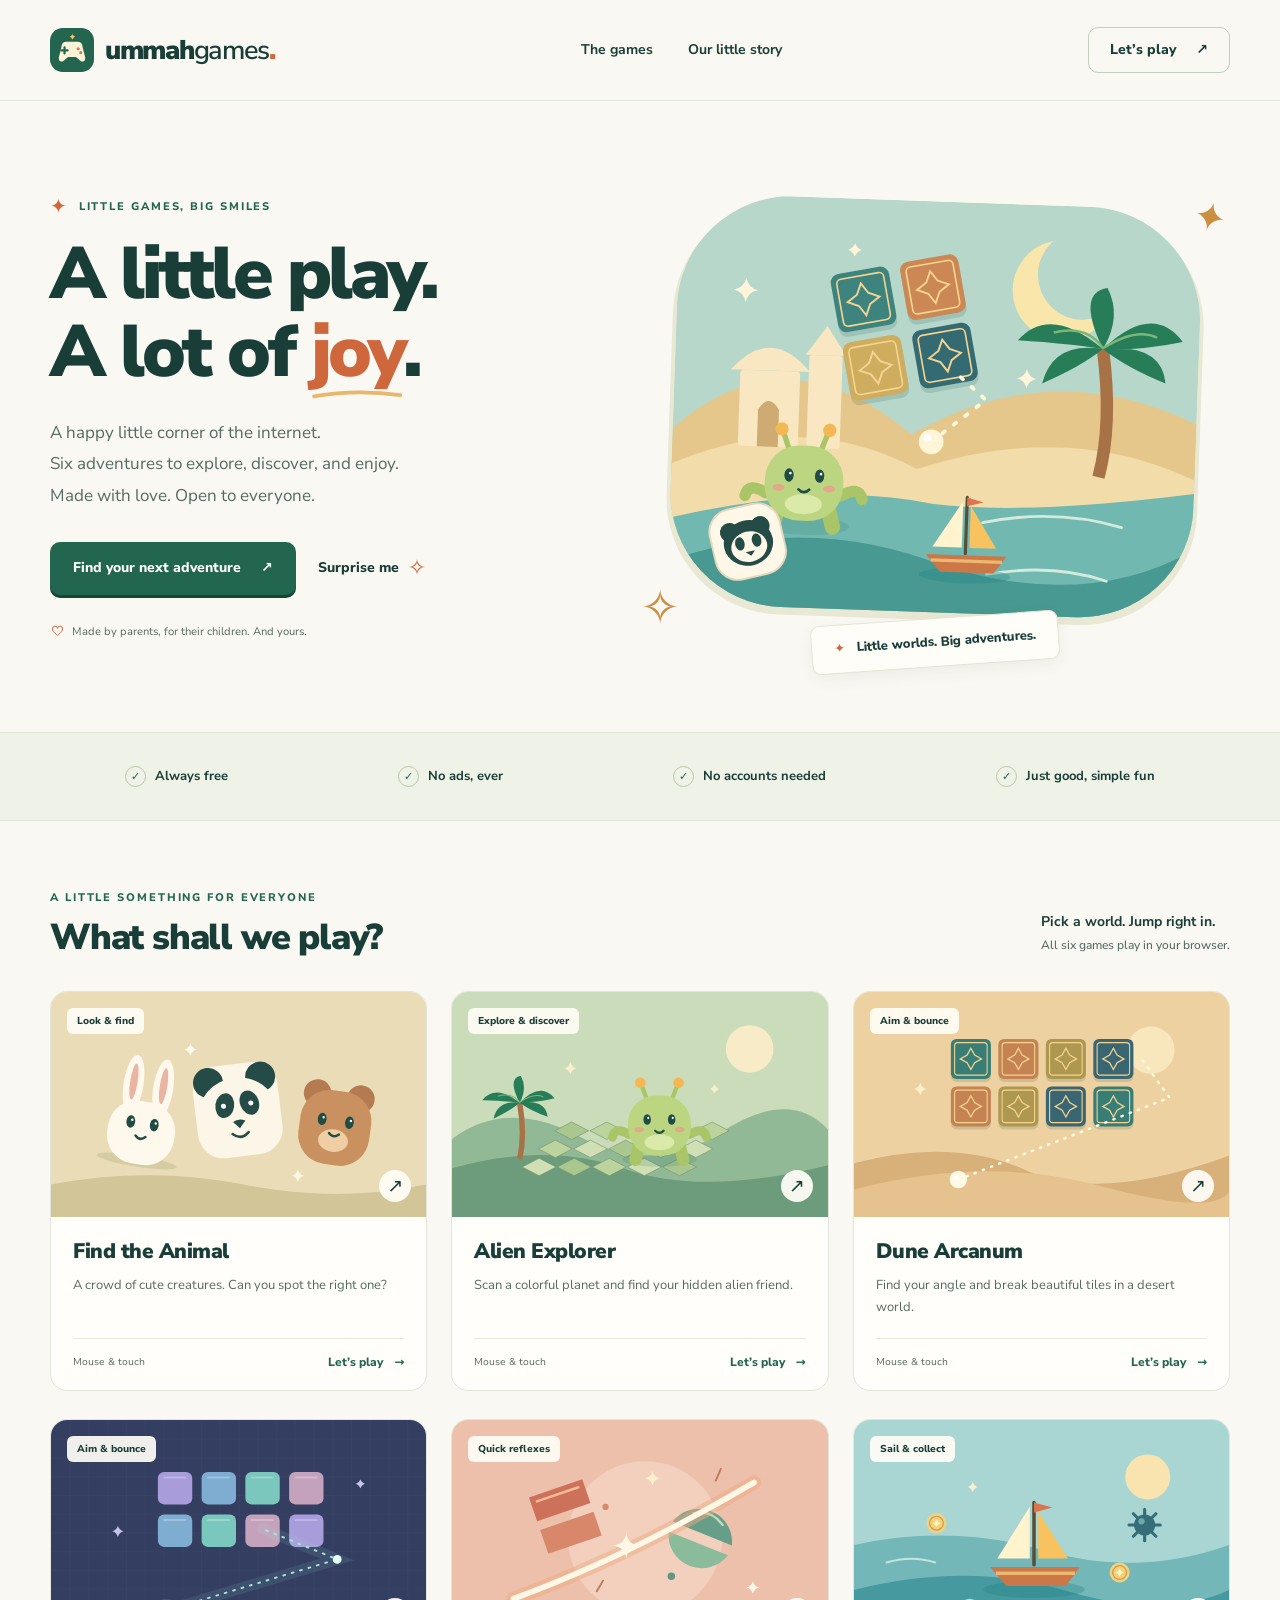
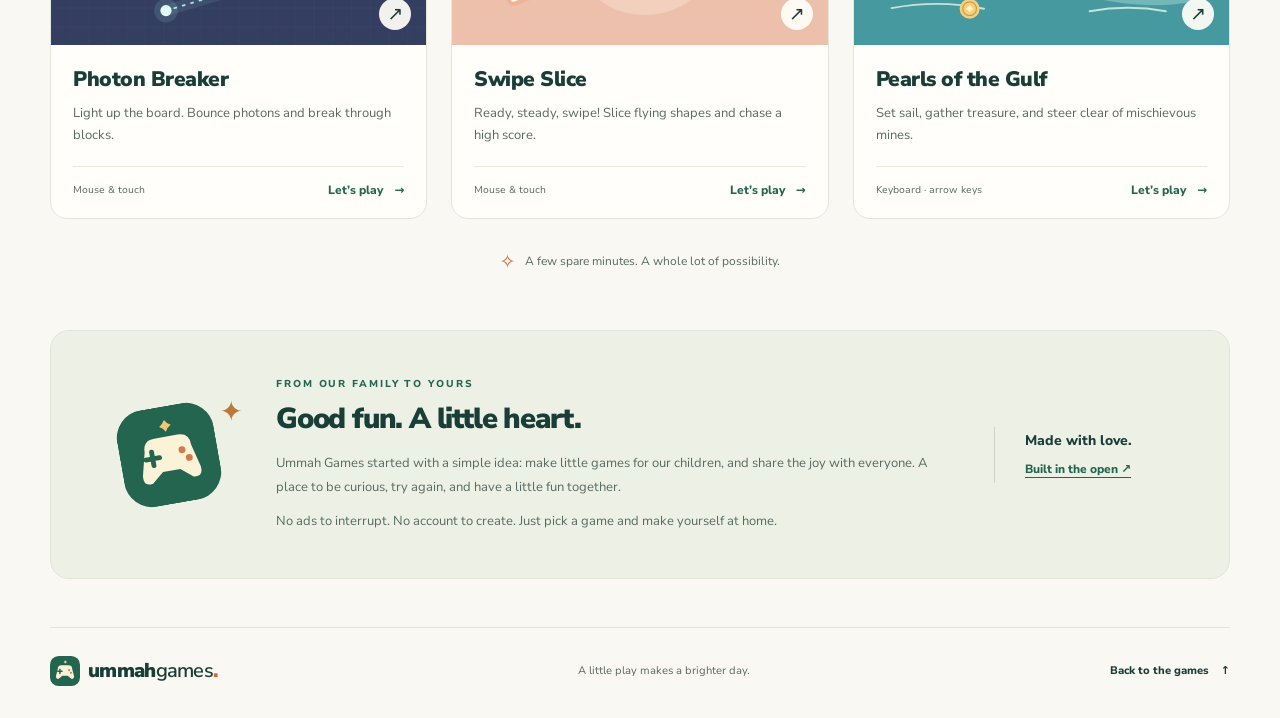
==== index.html @ 69de4365 "update site" ====
<!DOCTYPE html>
<html lang="en">
<head>
  <meta charset="UTF-8">
  <meta name="viewport" content="width=device-width, initial-scale=1">
  <meta name="theme-color" content="#faf8f2">
  <title>Ummah Games — Little games, big smiles</title>
  <meta name="description" content="A happy little home for free browser games. Explore, discover, aim, and play six games made by parents for their children. No ads. No accounts. Just play.">
  <link rel="canonical" href="https://ummahgames.com/">
  <meta property="og:title" content="Ummah Games — Little games, big smiles">
  <meta property="og:description" content="Six little adventures, made for the joy of playing. Free browser games, with no ads or accounts.">
  <meta property="og:type" content="website">
  <meta property="og:url" content="https://ummahgames.com/">
  <link rel="icon" type="image/svg+xml" href="images/art/brand.svg">
  <link rel="alternate icon" type="image/png" href="favicon-32x32.png">
  <link rel="apple-touch-icon" href="favicon.png">
  <link rel="preconnect" href="https://fonts.googleapis.com">
  <link rel="preconnect" href="https://fonts.gstatic.com" crossorigin>
  <link href="https://fonts.googleapis.com/css2?family=Nunito+Sans:wght@400;500;600;700;800;900&display=swap" rel="stylesheet">
  <link rel="stylesheet" href="styles.css">
  <script src="script.js" defer></script>
</head>
<body>
  <a class="skip-link" href="#games">Skip to games</a>
  <header class="site-header">
    <nav class="container navigation" aria-label="Main navigation">
      <a class="brand" href="#home" aria-label="Ummah Games home"><img src="images/art/brand.svg" width="44" height="44" alt=""><span>ummah<span class="brand-light">games</span><span class="brand-dot">.</span></span></a>
      <div class="nav-links"><a href="#games">The games</a><a href="#about">Our little story</a></div>
      <a class="nav-play" href="#games">Let’s play <span aria-hidden="true">↗</span></a>
    </nav>
  </header>
  <main id="home">
    <section class="hero container" aria-labelledby="hero-title">
      <div class="hero-copy">
        <p class="eyebrow"><span class="tiny-star" aria-hidden="true">✦</span> LITTLE GAMES, BIG SMILES</p>
        <h1 id="hero-title">A little play.<br>A lot of <span class="joy">joy<svg viewBox="0 0 150 18" aria-hidden="true"><path d="M5 12 Q73 0 145 10"/></svg></span>.</h1>
        <p class="hero-description">A happy little corner of the internet.<br>Six adventures to explore, discover, and enjoy.<br>Made with love. Open to everyone.</p>
        <div class="hero-actions"><a class="button button-primary" href="#games">Find your next adventure <span aria-hidden="true">↗</span></a><a class="surprise-link" id="surprise-link" href="/find-the-animal/">Surprise me <span aria-hidden="true">✧</span></a></div>
        <p class="parent-note"><svg viewBox="0 0 24 24" aria-hidden="true"><path d="M20 8c0 5-8 10-8 10S4 13 4 8a4 4 0 0 1 8-1 4 4 0 0 1 8 1Z"/></svg> Made by parents, for their children. And yours.</p>
      </div>
      <div class="hero-art">
        <span class="art-spark spark-one" aria-hidden="true">✦</span>
        <img class="oasis" src="images/art/oasis.svg" alt="A playful little oasis with a palm tree, a sailboat, a friendly alien, and colorful game tiles." width="620" height="510" fetchpriority="high">
        <div class="art-caption"><span aria-hidden="true">✦</span> Little worlds. Big adventures.</div><span class="art-spark spark-two" aria-hidden="true">✧</span>
      </div>
    </section>
    <div class="promise-strip"><ul class="container promises" aria-label="Our promise"><li><span aria-hidden="true">✓</span> Always free</li><li><span aria-hidden="true">✓</span> No ads, ever</li><li><span aria-hidden="true">✓</span> No accounts needed</li><li><span aria-hidden="true">✓</span> Just good, simple fun</li></ul></div>
    <section id="games" class="games-section container" aria-labelledby="games-title">
      <div class="section-heading"><div><p class="eyebrow">A LITTLE SOMETHING FOR EVERYONE</p><h2 id="games-title">What shall we play?</h2></div><p>Pick a world. Jump right in.<br><span>All six games play in your browser.</span></p></div>
      <div class="games-grid">
        <a class="game-card" href="/find-the-animal/" aria-labelledby="animal-title" aria-describedby="animal-description">
          <div class="game-image"><img src="images/art/animals.svg" width="600" height="360" alt="" loading="lazy"><span class="genre">Look &amp; find</span><span class="card-arrow" aria-hidden="true">↗</span></div>
          <div class="game-copy"><h3 id="animal-title">Find the Animal</h3><p id="animal-description">A crowd of cute creatures. Can you spot the right one?</p><div class="game-bottom"><span class="control-label">Mouse &amp; touch</span><span class="play-label">Let’s play <span aria-hidden="true">→</span></span></div></div>
        </a>
        <a class="game-card" href="/alien/" aria-labelledby="alien-title" aria-describedby="alien-description">
          <div class="game-image"><img src="images/art/alien.svg" width="600" height="360" alt="" loading="lazy"><span class="genre">Explore &amp; discover</span><span class="card-arrow" aria-hidden="true">↗</span></div>
          <div class="game-copy"><h3 id="alien-title">Alien Explorer</h3><p id="alien-description">Scan a colorful planet and find your hidden alien friend.</p><div class="game-bottom"><span class="control-label">Mouse &amp; touch</span><span class="play-label">Let’s play <span aria-hidden="true">→</span></span></div></div>
        </a>
        <a class="game-card" href="/dune-arcanum/" aria-labelledby="dune-title" aria-describedby="dune-description">
          <div class="game-image"><img src="images/art/dune.svg" width="600" height="360" alt="" loading="lazy"><span class="genre">Aim &amp; bounce</span><span class="card-arrow" aria-hidden="true">↗</span></div>
          <div class="game-copy"><h3 id="dune-title">Dune Arcanum</h3><p id="dune-description">Find your angle and break beautiful tiles in a desert world.</p><div class="game-bottom"><span class="control-label">Mouse &amp; touch</span><span class="play-label">Let’s play <span aria-hidden="true">→</span></span></div></div>
        </a>
        <a class="game-card" href="/photon/" aria-labelledby="photon-title" aria-describedby="photon-description">
          <div class="game-image"><img src="images/art/photon.svg" width="600" height="360" alt="" loading="lazy"><span class="genre">Aim &amp; bounce</span><span class="card-arrow" aria-hidden="true">↗</span></div>
          <div class="game-copy"><h3 id="photon-title">Photon Breaker</h3><p id="photon-description">Light up the board. Bounce photons and break through blocks.</p><div class="game-bottom"><span class="control-label">Mouse &amp; touch</span><span class="play-label">Let’s play <span aria-hidden="true">→</span></span></div></div>
        </a>
        <a class="game-card" href="/swipe/" aria-labelledby="swipe-title" aria-describedby="swipe-description">
          <div class="game-image"><img src="images/art/swipe.svg" width="600" height="360" alt="" loading="lazy"><span class="genre">Quick reflexes</span><span class="card-arrow" aria-hidden="true">↗</span></div>
          <div class="game-copy"><h3 id="swipe-title">Swipe Slice</h3><p id="swipe-description">Ready, steady, swipe! Slice flying shapes and chase a high score.</p><div class="game-bottom"><span class="control-label">Mouse &amp; touch</span><span class="play-label">Let’s play <span aria-hidden="true">→</span></span></div></div>
        </a>
        <a class="game-card" href="/pearls/" aria-labelledby="pearls-title" aria-describedby="pearls-description">
          <div class="game-image"><img src="images/art/pearls.svg" width="600" height="360" alt="" loading="lazy"><span class="genre">Sail &amp; collect</span><span class="card-arrow" aria-hidden="true">↗</span></div>
          <div class="game-copy"><h3 id="pearls-title">Pearls of the Gulf</h3><p id="pearls-description">Set sail, gather treasure, and steer clear of mischievous mines.</p><div class="game-bottom"><span class="control-label">Keyboard · arrow keys</span><span class="play-label">Let’s play <span aria-hidden="true">→</span></span></div></div>
        </a>
      </div>
      <p class="games-note"><span aria-hidden="true">✧</span> A few spare minutes. A whole lot of possibility.</p>
    </section>
    <section id="about" class="about-section container" aria-labelledby="about-title">
      <div class="about-illustration" aria-hidden="true"><img src="images/art/brand.svg" width="98" height="98" alt=""><span class="about-star">✦</span></div>
      <div class="about-copy"><p class="eyebrow">FROM OUR FAMILY TO YOURS</p><h2 id="about-title">Good fun. A little heart.</h2><p>Ummah Games started with a simple idea: make little games for our children, and share the joy with everyone. A place to be curious, try again, and have a little fun together.</p><p>No ads to interrupt. No account to create. Just pick a game and make yourself at home.</p></div>
      <a class="about-link" href="https://github.com/ummahgames" target="_blank" rel="noopener noreferrer">Made with love.<br><span>Built in the open ↗</span><span class="sr-only"> (GitHub, opens in a new tab)</span></a>
    </section>
  </main>
  <footer class="container site-footer"><a class="brand footer-brand" href="#home"><img src="images/art/brand.svg" width="30" height="30" alt=""><span>ummah<span class="brand-light">games</span><span class="brand-dot">.</span></span></a><p>A little play makes a brighter day.</p><a href="#games">Back to the games <span aria-hidden="true">↑</span></a></footer>
</body>
</html>
---- styles.css ----
/* A small, welcoming arcade. All artwork lives locally in images/art/. */
:root { --paper: #faf8f2; --ink: #193e38; --muted: #576b62; --green: #23664f; --line: #dfe5da; --orange: #cf673d; }
* { box-sizing: border-box; }
html { scroll-behavior: smooth; scroll-padding-top: 24px; }
body { margin: 0; color: var(--ink); background: var(--paper); font-family: 'Nunito Sans', ui-rounded, 'Avenir Next', system-ui, sans-serif; font-size: 16px; line-height: 1.6; -webkit-font-smoothing: antialiased; }
a { color: inherit; text-decoration: none; }
img { display: block; max-width: 100%; }
a { -webkit-tap-highlight-color: transparent; }
a:focus-visible { outline: 3px solid var(--orange); outline-offset: 6px; border-radius: 6px; }
::selection { background: #d6e7b2; color: var(--ink); }
.container { width: min(1180px, calc(100% - 80px)); margin-inline: auto; }
.sr-only { position: absolute; width: 1px; height: 1px; overflow: hidden; clip-path: inset(50%); white-space: nowrap; }
.skip-link { position: fixed; left: 16px; top: -100px; z-index: 10; padding: 12px 20px; background: var(--ink); color: white; border-radius: 8px; }
.skip-link:focus { top: 16px; }
.site-header { border-bottom: 1px solid var(--line); }
.navigation { min-height: 100px; display: flex; align-items: center; justify-content: space-between; gap: 24px; }
.brand { display: inline-flex; align-items: center; gap: 11px; font-size: 27px; font-weight: 900; letter-spacing: -1.3px; line-height: 1; }
.brand-light { font-weight: 600; }
.brand-dot { color: var(--orange); }
.nav-links { display: flex; gap: 35px; font-size: 14px; font-weight: 700; }
.nav-links a { padding-block: 10px; }
.nav-links a:hover, .site-footer > a:hover { color: var(--orange); }
.nav-play { padding: 11px 21px; border: 1px solid #c3cfc0; border-radius: 10px; font-size: 14px; font-weight: 800; }
.nav-play span { margin-left: 16px; }
.nav-play:hover { background: #edf1e5; }
.hero { display: grid; grid-template-columns: 1fr 1.05fr; align-items: center; gap: 28px; padding-block: 65px 61px; }
.eyebrow { font-size: 11px; letter-spacing: 1.9px; font-weight: 800; margin: 0 0 18px; color: var(--green); }
.hero .eyebrow { display: flex; align-items: center; gap: 10px; }
.tiny-star { color: var(--orange); font-size: 20px; line-height: 1; }
h1, h2, h3, p { margin-top: 0; }
h1 { font-size: clamp(48px, 5.7vw, 76px); letter-spacing: -3.5px; line-height: 1.07; font-weight: 900; margin-bottom: 26px; }
.joy { display: inline-block; color: var(--orange); position: relative; }
.joy svg { position: absolute; width: 100%; height: 15px; bottom: -11px; left: 0; overflow: visible; fill: none; stroke: #e7b86b; stroke-width: 6; stroke-linecap: round; }
.hero-description { color: var(--muted); font-size: 17px; line-height: 1.85; margin-bottom: 28px; }
.hero-actions { display: flex; gap: 22px; align-items: center; flex-wrap: wrap; }
.button { display: inline-flex; justify-content: center; align-items: center; gap: 20px; padding: 15px 23px; border-radius: 10px; font-size: 14px; font-weight: 800; transition: background .2s, transform .2s; }
.button-primary { background: var(--green); color: white; box-shadow: 0 3px 0 #164632; }
.button-primary:hover { background: #194b3c; transform: translateY(-2px); }
.surprise-link { font-size: 14px; font-weight: 800; padding-block: 12px; }
.surprise-link span { color: var(--orange); font-size: 22px; margin-left: 5px; vertical-align: middle; }
.surprise-link:hover { text-decoration: underline; text-underline-offset: 5px; }
.parent-note { margin: 25px 0 0; font-size: 11px; color: var(--muted); display: flex; align-items: center; gap: 7px; }
.parent-note svg { width: 15px; height: 15px; stroke: var(--orange); fill: none; stroke-width: 1.6; }
.hero-art { position: relative; padding: 5px 0 15px; }
.oasis { width: 100%; height: auto; transform: rotate(2deg); }
.art-caption { position: absolute; bottom: 5px; left: 50%; transform: translateX(-50%) rotate(-4deg); background: #fffdf8; box-shadow: 0 5px 16px #193e3810; border: 1px solid #e7e4d5; padding: 13px 22px; border-radius: 9px; white-space: nowrap; font-size: 13px; font-weight: 800; }
.art-caption span { color: var(--orange); margin-right: 8px; }
.art-spark { position: absolute; z-index: 1; color: #cb8f42; font-size: 40px; }
.spark-one { top: 20px; right: 3px; transform: rotate(15deg); }
.spark-two { bottom: 25px; left: 0; font-size: 48px; }
.promise-strip { background: #eef2e7; border-block: 1px solid #e0e6d8; }
.promises { list-style: none; padding-block: 20px; padding-inline: 0; display: flex; justify-content: space-around; gap: 20px; font-size: 13px; font-weight: 700; }
.promises li { display: flex; align-items: center; gap: 9px; }
.promises li span { width: 21px; height: 21px; display: inline-grid; place-items: center; border: 1px solid #b9c9ac; border-radius: 50%; font-size: 11px; color: var(--green); }
.games-section { padding-block: 68px 53px; }
.section-heading { display: flex; justify-content: space-between; align-items: end; gap: 25px; margin-bottom: 32px; }
.section-heading .eyebrow { margin-bottom: 9px; }
h2 { font-size: 36px; font-weight: 900; letter-spacing: -1.2px; line-height: 1.2; margin-bottom: 0; }
.section-heading > p { font-size: 14px; font-weight: 700; line-height: 1.7; margin-bottom: 2px; }
.section-heading > p span { font-size: 12px; color: var(--muted); font-weight: 500; }
.games-grid { display: grid; grid-template-columns: repeat(3, minmax(0, 1fr)); gap: 28px 24px; }
.game-card { display: flex; flex-direction: column; background: #fffefa; border: 1px solid #e2e5db; border-radius: 17px; overflow: hidden; transition: transform .2s, box-shadow .2s, border-color .2s; }
.game-card:hover { transform: translateY(-5px); box-shadow: 0 12px 26px #193e3810; border-color: #aabfa7; }
.game-image { position: relative; overflow: hidden; aspect-ratio: 5 / 3; }
.game-image > img { width: 100%; height: 100%; object-fit: cover; transition: transform .3s; }
.game-card:hover .game-image > img { transform: scale(1.025); }
.genre { position: absolute; left: 16px; top: 16px; padding: 5px 10px; background: #fffdf6ed; color: var(--ink); border-radius: 6px; font-size: 10px; font-weight: 800; }
.card-arrow { position: absolute; right: 15px; bottom: 15px; width: 32px; height: 32px; display: grid; place-items: center; background: #fffdf6ef; border-radius: 50%; font-size: 19px; }
.game-copy { padding: 21px 22px 18px; flex: 1; display: flex; flex-direction: column; }
h3 { font-size: 21px; letter-spacing: -.5px; font-weight: 900; line-height: 1.3; margin-bottom: 8px; }
.game-copy > p { font-size: 13px; line-height: 1.7; color: var(--muted); margin-bottom: 20px; }
.game-bottom { display: flex; justify-content: space-between; align-items: center; gap: 10px; margin-top: auto; border-top: 1px solid #e8eade; padding-top: 14px; }
.control-label { font-size: 10px; color: var(--muted); }
.play-label { font-size: 12px; font-weight: 800; color: var(--green); white-space: nowrap; }
.play-label span { margin-left: 8px; }
.games-note { text-align: center; color: var(--muted); font-size: 12px; margin: 28px 0 0; }
.games-note span { color: var(--orange); font-size: 19px; margin-right: 7px; vertical-align: middle; }
.about-section { background: #edf1e5; border: 1px solid #dfe6d7; border-radius: 19px; display: grid; grid-template-columns: 145px 1fr 190px; align-items: center; gap: 35px; padding: 45px; margin-bottom: 48px; }
.about-illustration { position: relative; display: grid; place-items: center; }
.about-illustration img { transform: rotate(-10deg); width: 98px; height: 98px; }
.about-star { position: absolute; right: -2px; top: -16px; color: #bd793c; font-size: 28px; }
.about-copy .eyebrow { font-size: 10px; margin-bottom: 10px; }
.about-copy h2 { font-size: 29px; margin-bottom: 14px; }
.about-copy > p:not(.eyebrow) { color: var(--muted); font-size: 13px; line-height: 1.85; margin-bottom: 10px; }
.about-copy > p:last-child { margin-bottom: 0; }
.about-link { font-size: 14px; line-height: 2; font-weight: 800; padding-left: 30px; border-left: 1px solid #ccd6c2; }
.about-link span:not(.sr-only) { font-size: 12px; color: var(--green); text-decoration: underline; text-underline-offset: 4px; }
.site-footer { display: flex; justify-content: space-between; align-items: center; gap: 25px; border-top: 1px solid var(--line); padding-block: 28px 32px; }
.footer-brand { font-size: 20px; gap: 8px; letter-spacing: -.7px; }
.site-footer p { font-size: 11px; color: var(--muted); margin: 0; }
.site-footer > a:last-child { font-size: 11px; font-weight: 800; }
.site-footer > a:last-child span { margin-left: 9px; }
@media (min-width: 1450px) { .hero { padding-block: 85px; } }
@media (max-width: 1050px) {
  .container { width: calc(100% - 48px); }
  .hero { gap: 20px; padding-block: 55px; }
  h1 { font-size: 58px; }
  .hero-actions { gap: 15px; }
  .hero-description { font-size: 15px; }
  .button { padding-inline: 17px; font-size: 12px; }
  .about-section { grid-template-columns: 100px 1fr; padding: 32px; gap: 25px; }
  .about-link { grid-column: 2; padding: 0; border: 0; }
}
@media (max-width: 760px) {
  .navigation { min-height: 82px; gap: 15px; }
  .brand { font-size: 23px; gap: 8px; }
  .brand img { width: 36px; height: 36px; }
  .nav-links { gap: 19px; font-size: 12px; }
  .nav-play { display: none; }
  .hero { grid-template-columns: 1fr; gap: 25px; padding-block: 43px 35px; }
  .hero-copy { text-align: center; }
  .hero .eyebrow, .hero-actions, .parent-note { justify-content: center; }
  h1 { font-size: 64px; letter-spacing: -3px; }
  .hero-description { font-size: 16px; }
  .hero-art { width: min(500px, 100%); margin-inline: auto; }
  .promises { display: grid; grid-template-columns: 1fr 1fr; gap: 16px 20px; width: fit-content; max-width: calc(100% - 32px); font-size: 12px; }
  .games-section { padding-block: 44px; }
  .section-heading { align-items: start; }
  h2 { font-size: 30px; }
  .section-heading > p { font-size: 12px; }
  .games-grid { grid-template-columns: repeat(2, minmax(0, 1fr)); gap: 20px 16px; }
  .game-copy { padding: 17px 16px; }
  h3 { font-size: 19px; }
  .game-bottom { flex-wrap: wrap; }
  .about-section { margin-bottom: 30px; }
  .site-footer { flex-wrap: wrap; justify-content: center; gap: 16px 30px; }
  .site-footer p { order: 3; width: 100%; text-align: center; }
}
@media (max-width: 480px) {
  .container { width: calc(100% - 36px); }
  .navigation { min-height: 75px; }
  .brand { font-size: 21px; }
  .nav-links { gap: 15px; }
  .nav-links a:last-child { display: none; }
  h1 { font-size: 56px; }
  .hero .eyebrow { font-size: 9px; letter-spacing: 1.5px; }
  .hero-description { font-size: 14px; }
  .hero-actions { gap: 16px; }
  .button { font-size: 12px; gap: 12px; }
  .surprise-link { font-size: 12px; }
  .parent-note { font-size: 10px; }
  .art-caption { font-size: 11px; padding: 10px 14px; }
  .promises { column-gap: 17px; font-size: 10px; }
  .promises li { gap: 6px; }
  .section-heading { display: block; margin-bottom: 24px; }
  .section-heading > p { margin-top: 15px; }
  .section-heading > p br { display: none; }
  .section-heading > p span { display: block; }
  .section-heading .eyebrow { font-size: 9px; letter-spacing: 1.4px; }
  .games-grid { grid-template-columns: 1fr; gap: 22px; }
  .game-copy { padding: 22px; }
  h3 { font-size: 22px; }
  .game-copy > p { font-size: 14px; }
  .genre { font-size: 11px; }
  .control-label { font-size: 11px; }
  .play-label { font-size: 13px; }
  .about-section { display: block; padding: 28px; }
  .about-illustration { width: 76px; margin-bottom: 26px; }
  .about-illustration img { width: 68px; height: 68px; }
  .about-star { font-size: 20px; }
  .about-copy h2 { font-size: 27px; }
  .about-link { display: block; margin-top: 20px; }
  .about-link br { display: none; }
  .about-link span:not(.sr-only) { margin-left: 6px; }
}
@media (prefers-reduced-motion: reduce) {
  html { scroll-behavior: auto; }
  *, *::before, *::after { transition: none !important; }
  .game-card:hover, .game-card:hover .game-image > img, .button-primary:hover { transform: none; }
}
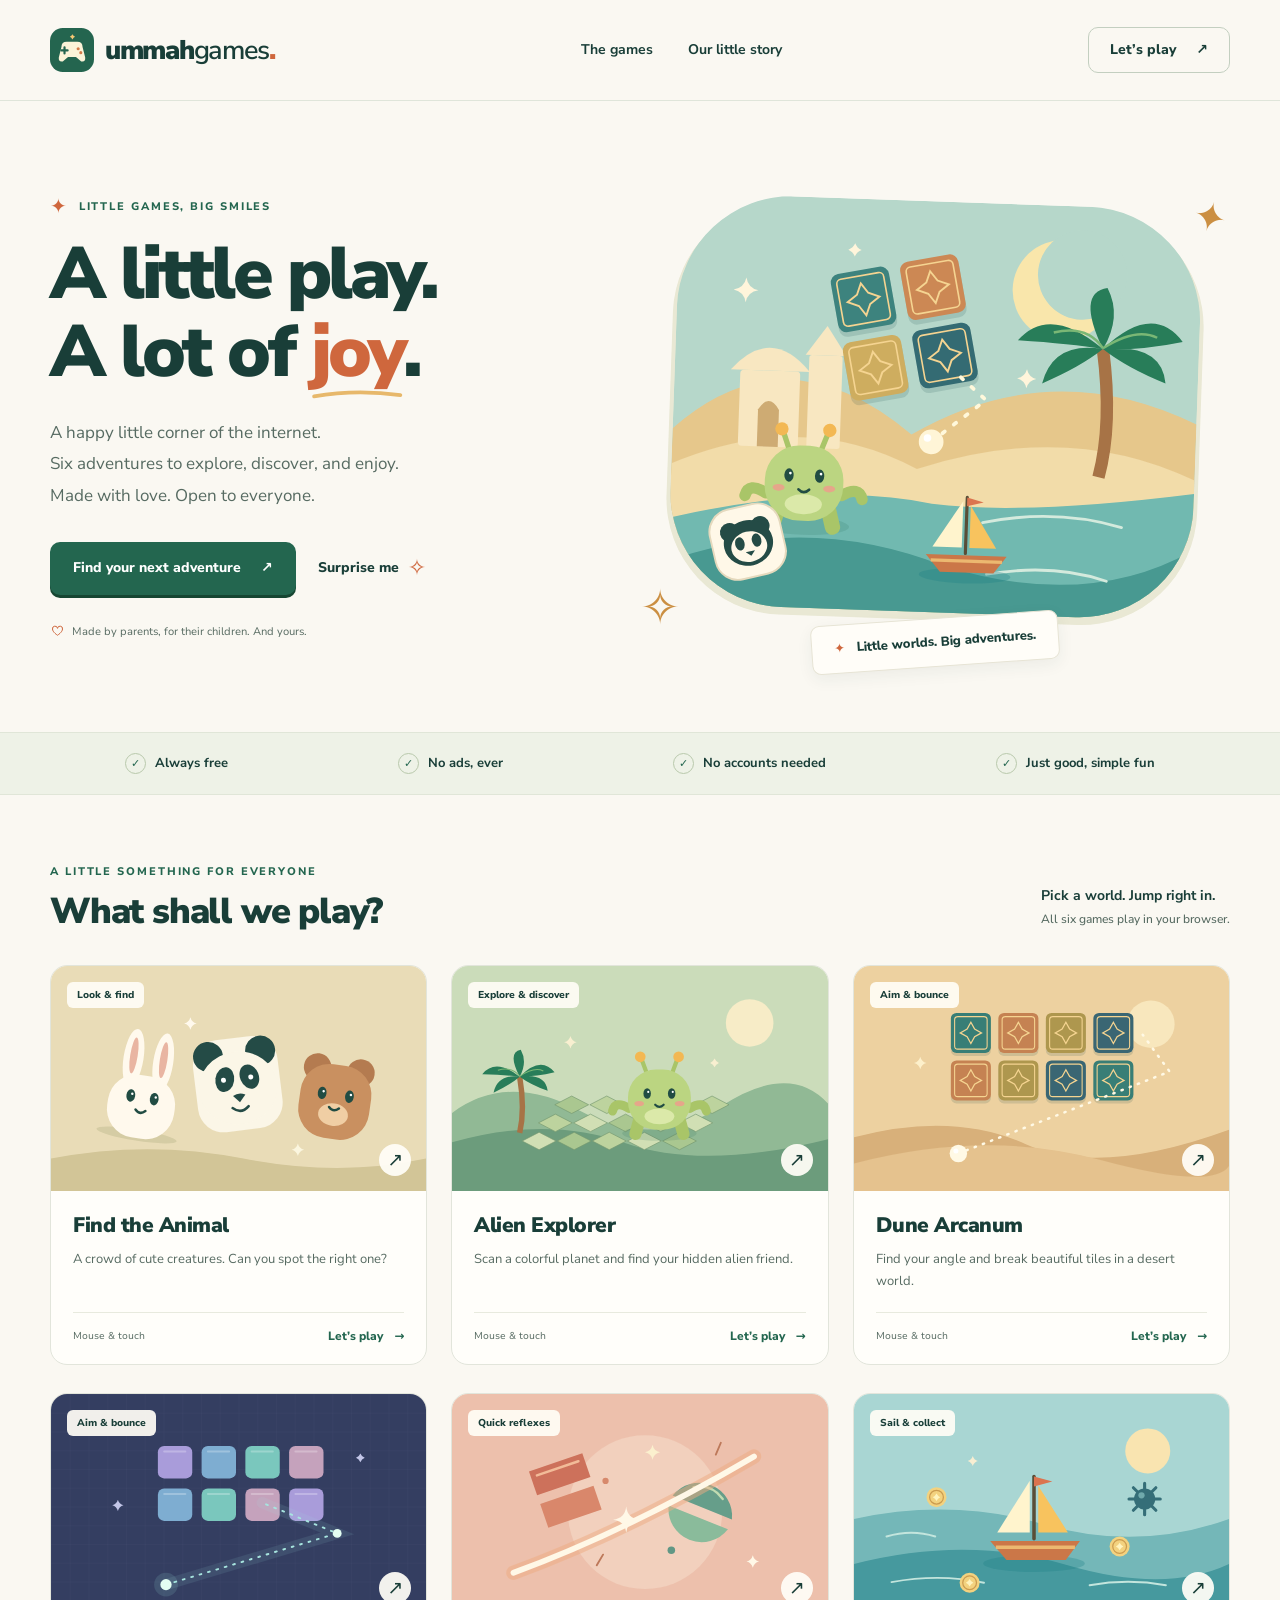
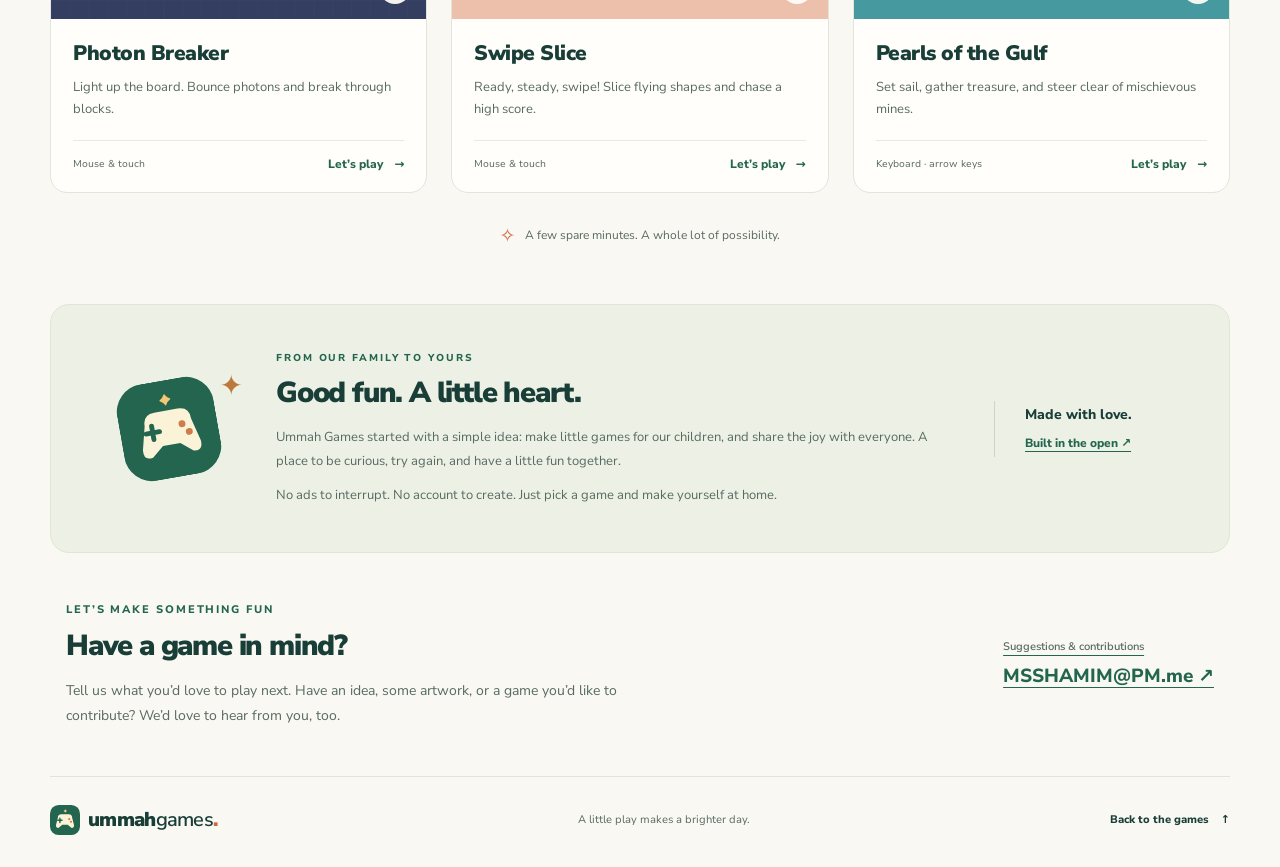
==== commit 902b6b9e: "redesign" ====
--- a/index.html
+++ b/index.html
@@ -80,6 +80,10 @@
       <div class="about-copy"><p class="eyebrow">FROM OUR FAMILY TO YOURS</p><h2 id="about-title">Good fun. A little heart.</h2><p>Ummah Games started with a simple idea: make little games for our children, and share the joy with everyone. A place to be curious, try again, and have a little fun together.</p><p>No ads to interrupt. No account to create. Just pick a game and make yourself at home.</p></div>
       <a class="about-link" href="https://github.com/ummahgames" target="_blank" rel="noopener noreferrer">Made with love.<br><span>Built in the open ↗</span><span class="sr-only"> (GitHub, opens in a new tab)</span></a>
     </section>
+    <section class="contribute-section container" aria-labelledby="contribute-title">
+      <div><p class="eyebrow">LET’S MAKE SOMETHING FUN</p><h2 id="contribute-title">Have a game in mind?</h2><p>Tell us what you’d love to play next. Have an idea, some artwork, or a game you’d like to contribute? We’d love to hear from you, too.</p></div>
+      <a class="contact-link" href="mailto:MSSHAMIM@PM.me"><span>Suggestions &amp; contributions</span>MSSHAMIM@PM.me <span aria-hidden="true">↗</span></a>
+    </section>
   </main>
   <footer class="container site-footer"><a class="brand footer-brand" href="#home"><img src="images/art/brand.svg" width="30" height="30" alt=""><span>ummah<span class="brand-light">games</span><span class="brand-dot">.</span></span></a><p>A little play makes a brighter day.</p><a href="#games">Back to the games <span aria-hidden="true">↑</span></a></footer>
 </body>
--- a/styles.css
+++ b/styles.css
@@ -49,7 +49,7 @@
 .spark-one { top: 20px; right: 3px; transform: rotate(15deg); }
 .spark-two { bottom: 25px; left: 0; font-size: 48px; }
 .promise-strip { background: #eef2e7; border-block: 1px solid #e0e6d8; }
-.promises { list-style: none; padding-block: 20px; padding-inline: 0; display: flex; justify-content: space-around; gap: 20px; font-size: 13px; font-weight: 700; }
+.promises { list-style: none; margin-block: 0; padding-block: 20px; padding-inline: 0; display: flex; justify-content: space-around; gap: 20px; font-size: 13px; font-weight: 700; }
 .promises li { display: flex; align-items: center; gap: 9px; }
 .promises li span { width: 21px; height: 21px; display: inline-grid; place-items: center; border: 1px solid #b9c9ac; border-radius: 50%; font-size: 11px; color: var(--green); }
 .games-section { padding-block: 68px 53px; }
@@ -85,6 +85,14 @@
 .about-copy > p:last-child { margin-bottom: 0; }
 .about-link { font-size: 14px; line-height: 2; font-weight: 800; padding-left: 30px; border-left: 1px solid #ccd6c2; }
 .about-link span:not(.sr-only) { font-size: 12px; color: var(--green); text-decoration: underline; text-underline-offset: 4px; }
+.contribute-section { display: flex; justify-content: space-between; align-items: center; gap: 45px; padding: 0 16px 48px; }
+.contribute-section > div { max-width: 590px; }
+.contribute-section .eyebrow { margin-bottom: 10px; }
+.contribute-section h2 { font-size: 29px; margin-bottom: 14px; }
+.contribute-section p:not(.eyebrow) { font-size: 14px; color: var(--muted); line-height: 1.8; margin-bottom: 0; }
+.contact-link { flex-shrink: 0; font-size: 19px; font-weight: 800; color: var(--green); text-decoration: underline; text-underline-offset: 5px; padding-block: 12px; }
+.contact-link > span:first-child { display: block; font-size: 11px; color: var(--muted); font-weight: 600; margin-bottom: 6px; }
+.contact-link:hover { color: var(--orange); }
 .site-footer { display: flex; justify-content: space-between; align-items: center; gap: 25px; border-top: 1px solid var(--line); padding-block: 28px 32px; }
 .footer-brand { font-size: 20px; gap: 8px; letter-spacing: -.7px; }
 .site-footer p { font-size: 11px; color: var(--muted); margin: 0; }
@@ -123,6 +131,8 @@
   h3 { font-size: 19px; }
   .game-bottom { flex-wrap: wrap; }
   .about-section { margin-bottom: 30px; }
+  .contribute-section { display: block; padding: 0 6px 35px; }
+  .contact-link { display: inline-block; margin-top: 12px; }
   .site-footer { flex-wrap: wrap; justify-content: center; gap: 16px 30px; }
   .site-footer p { order: 3; width: 100%; text-align: center; }
 }
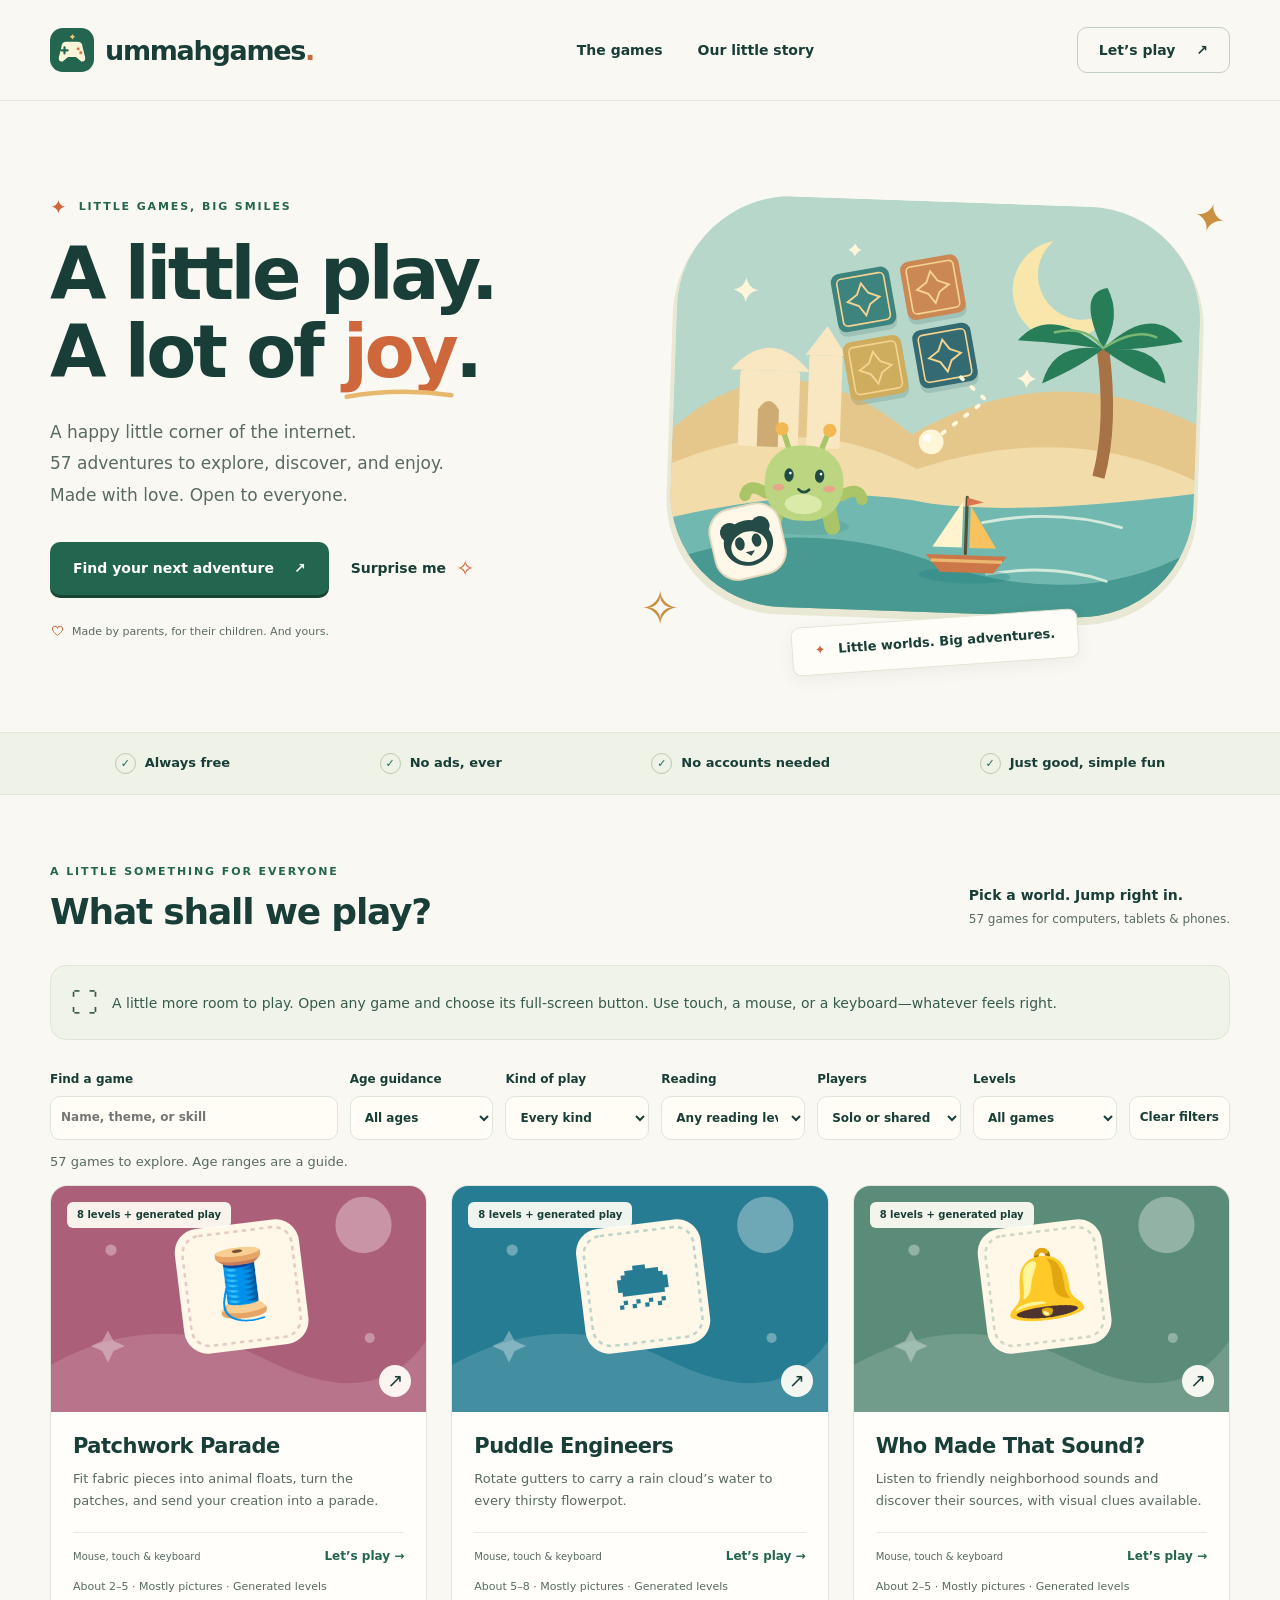
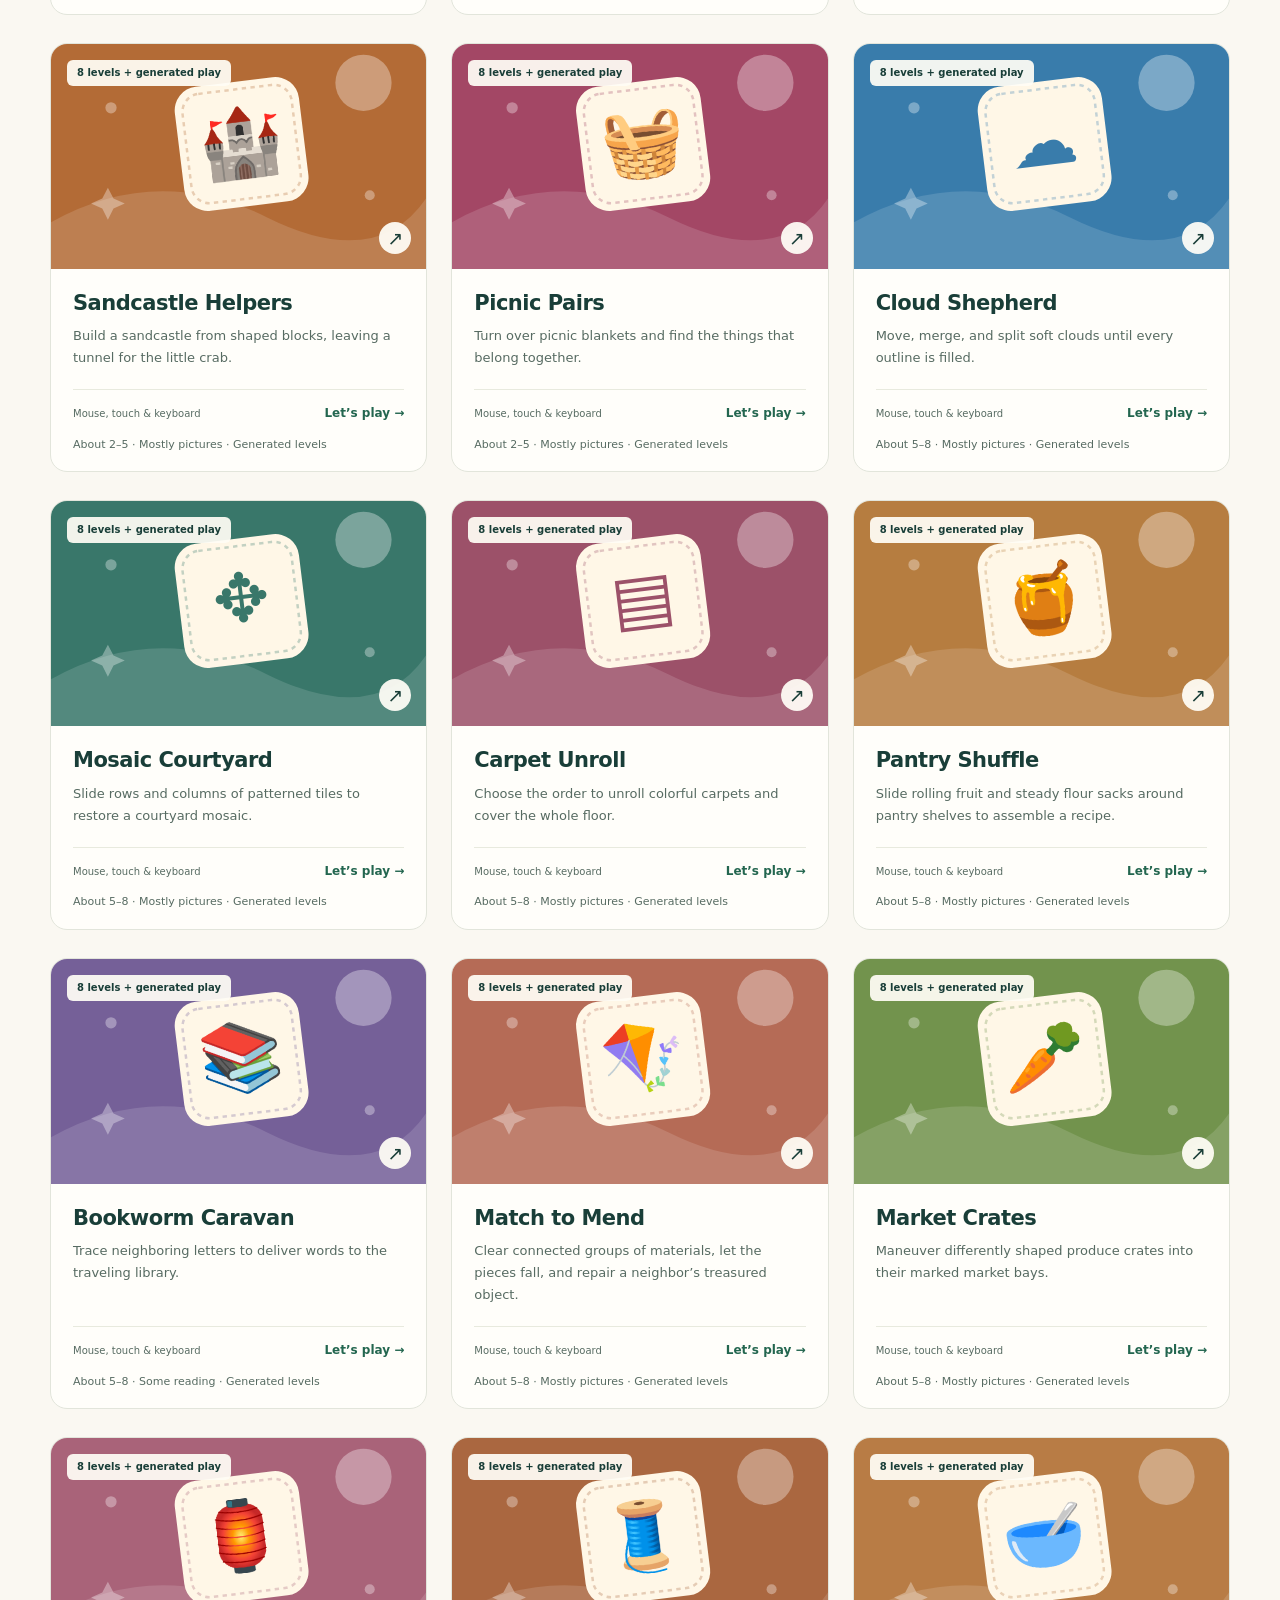
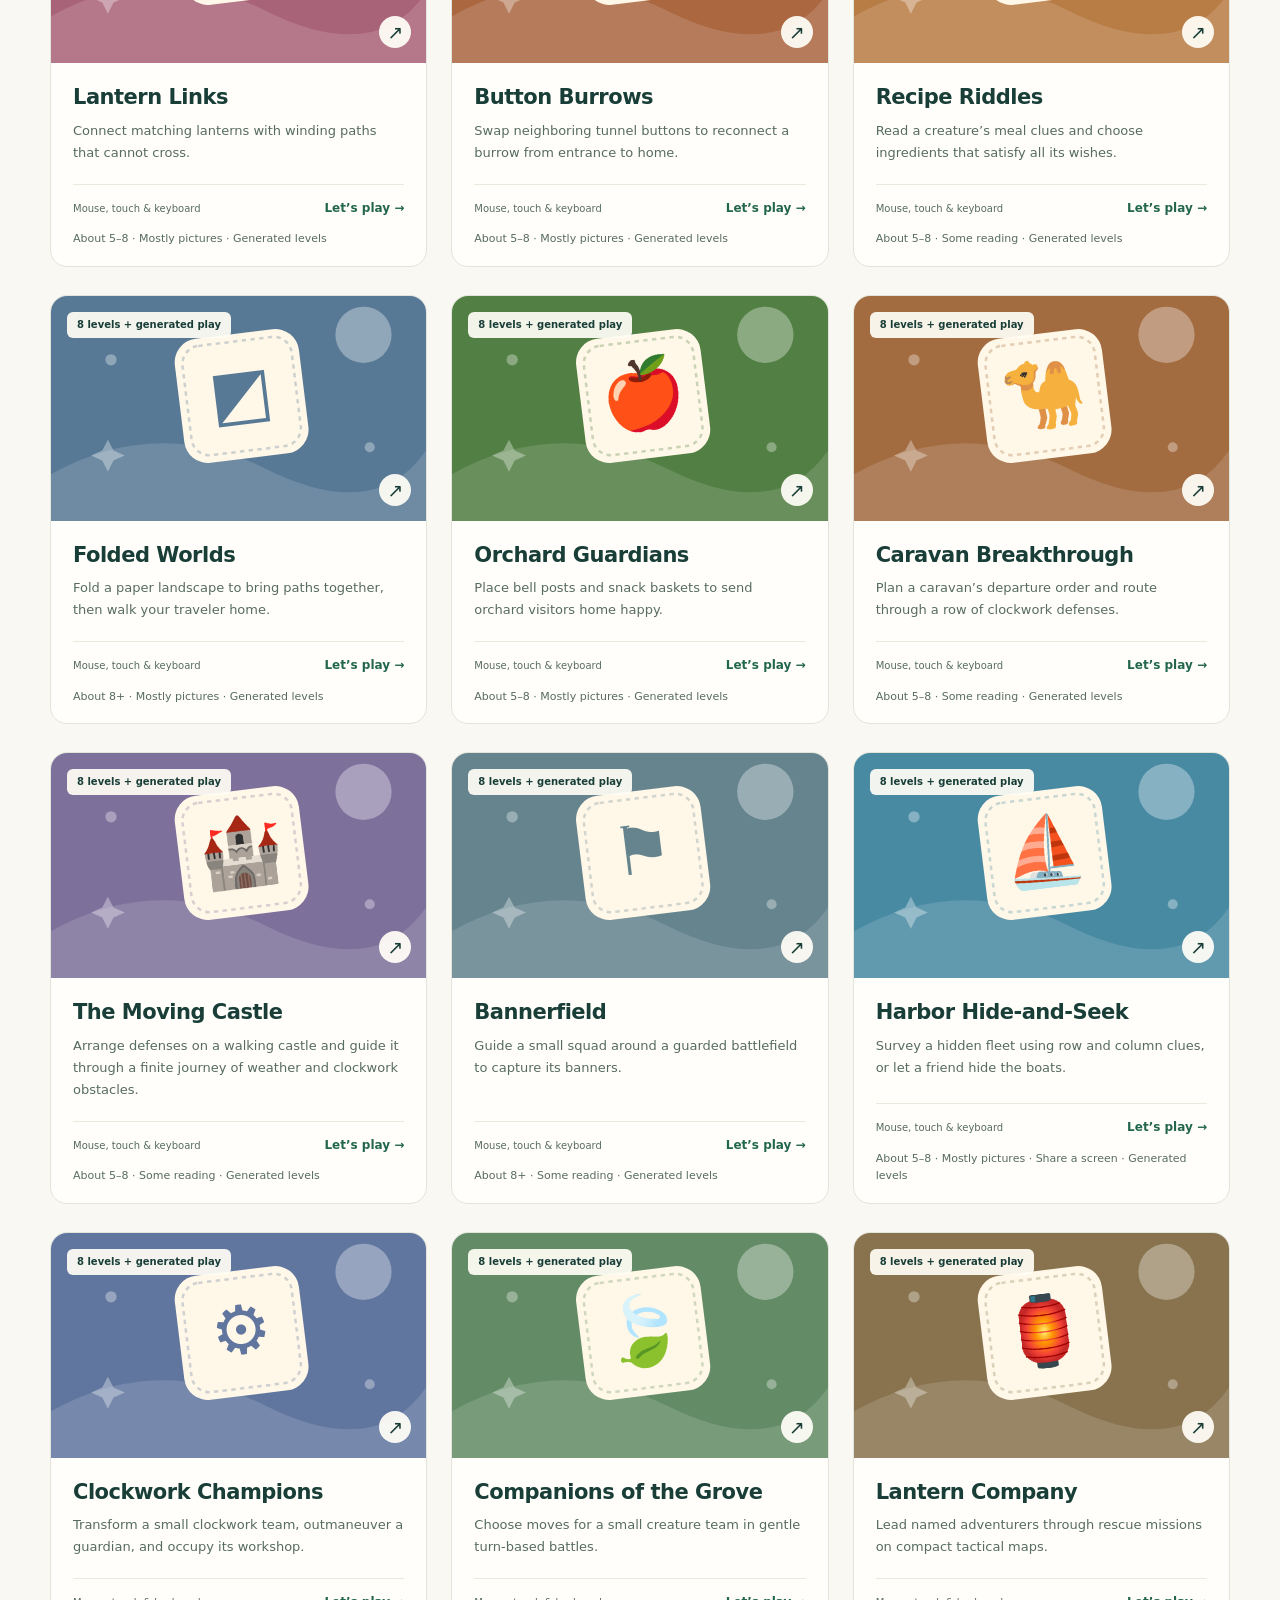
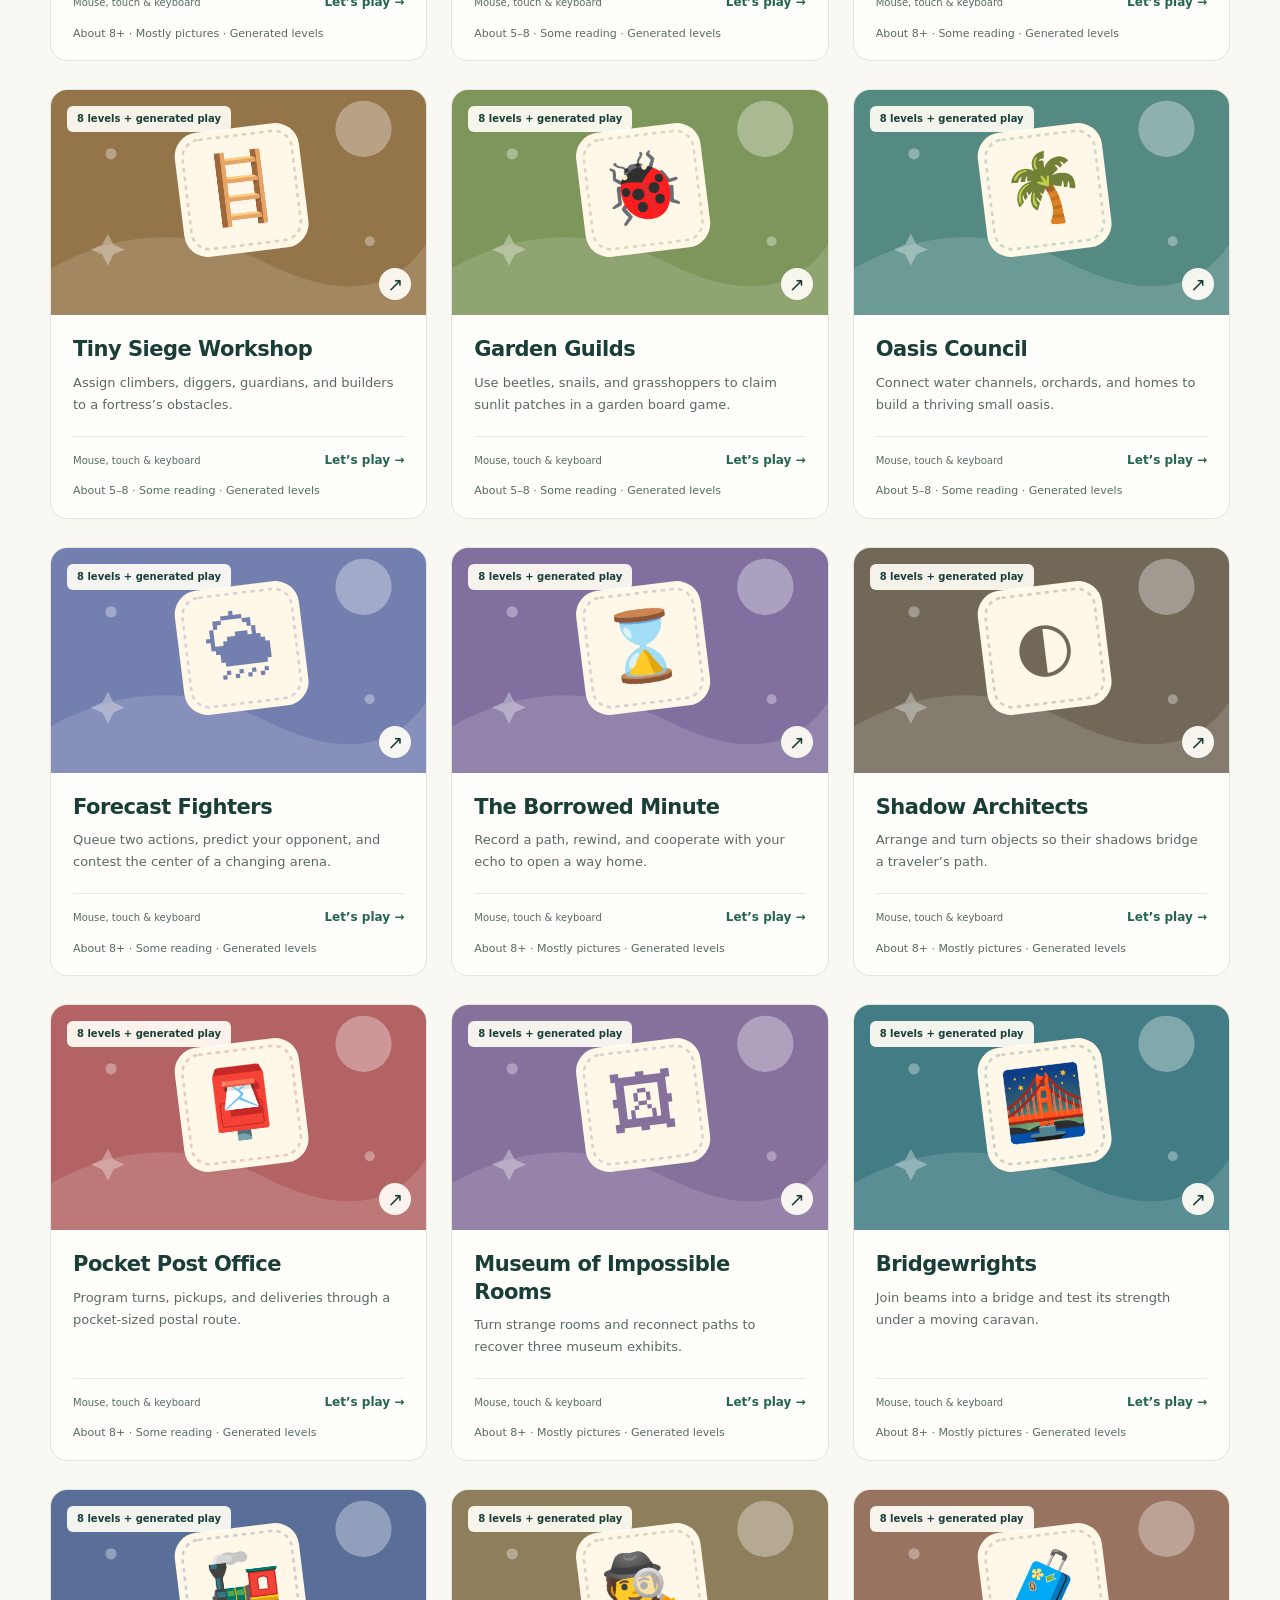
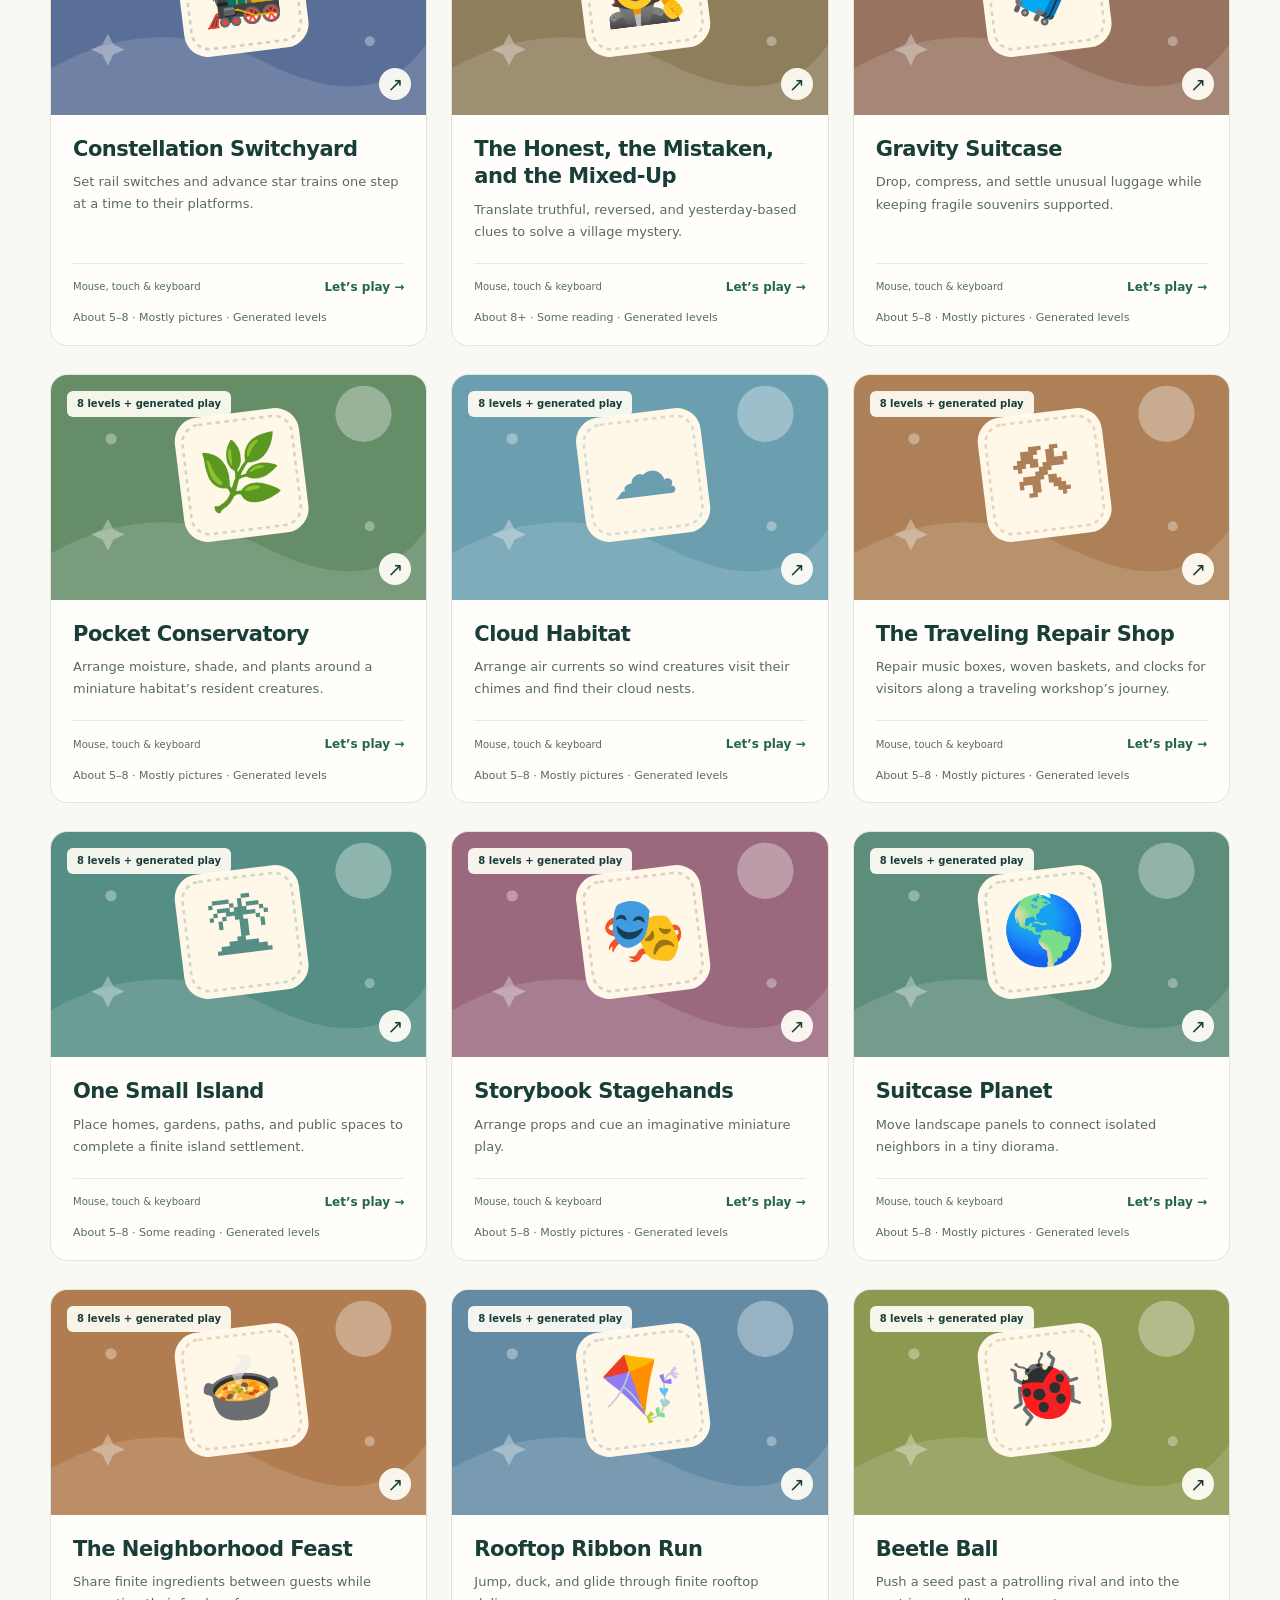
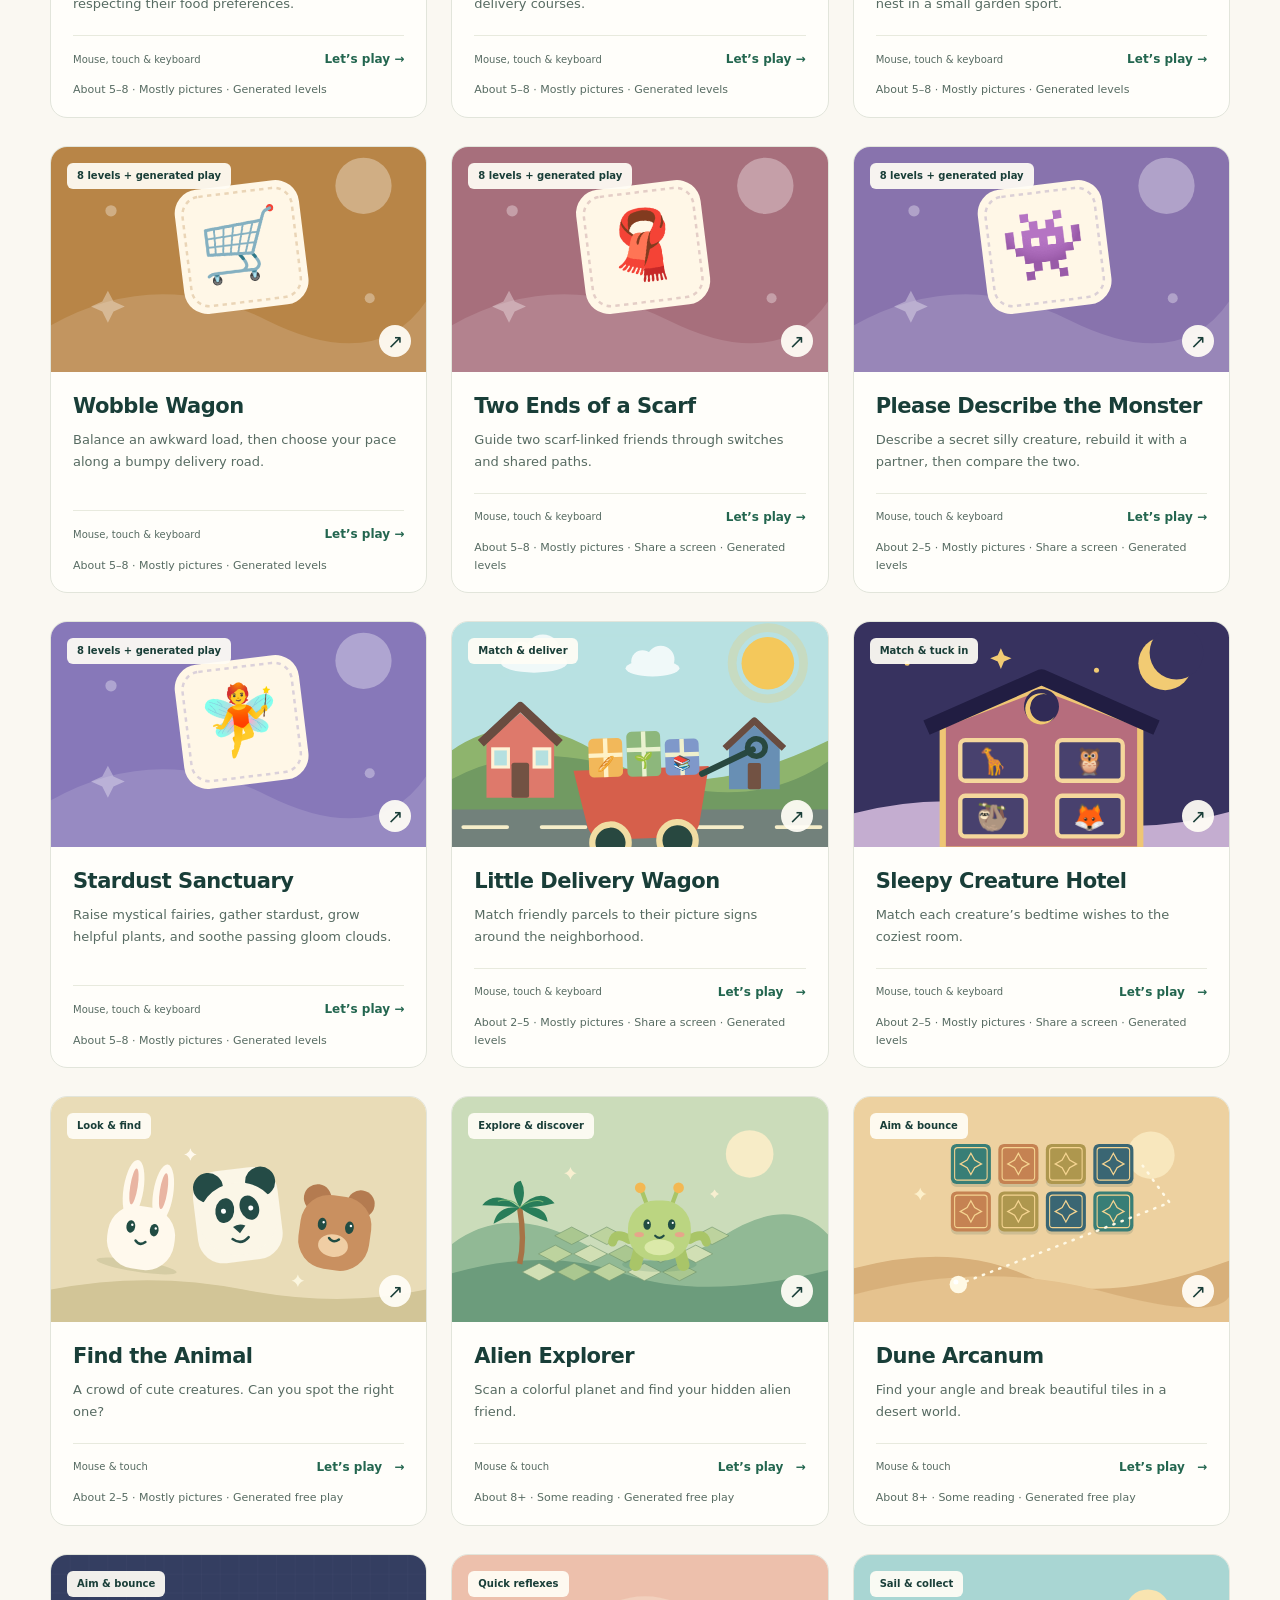
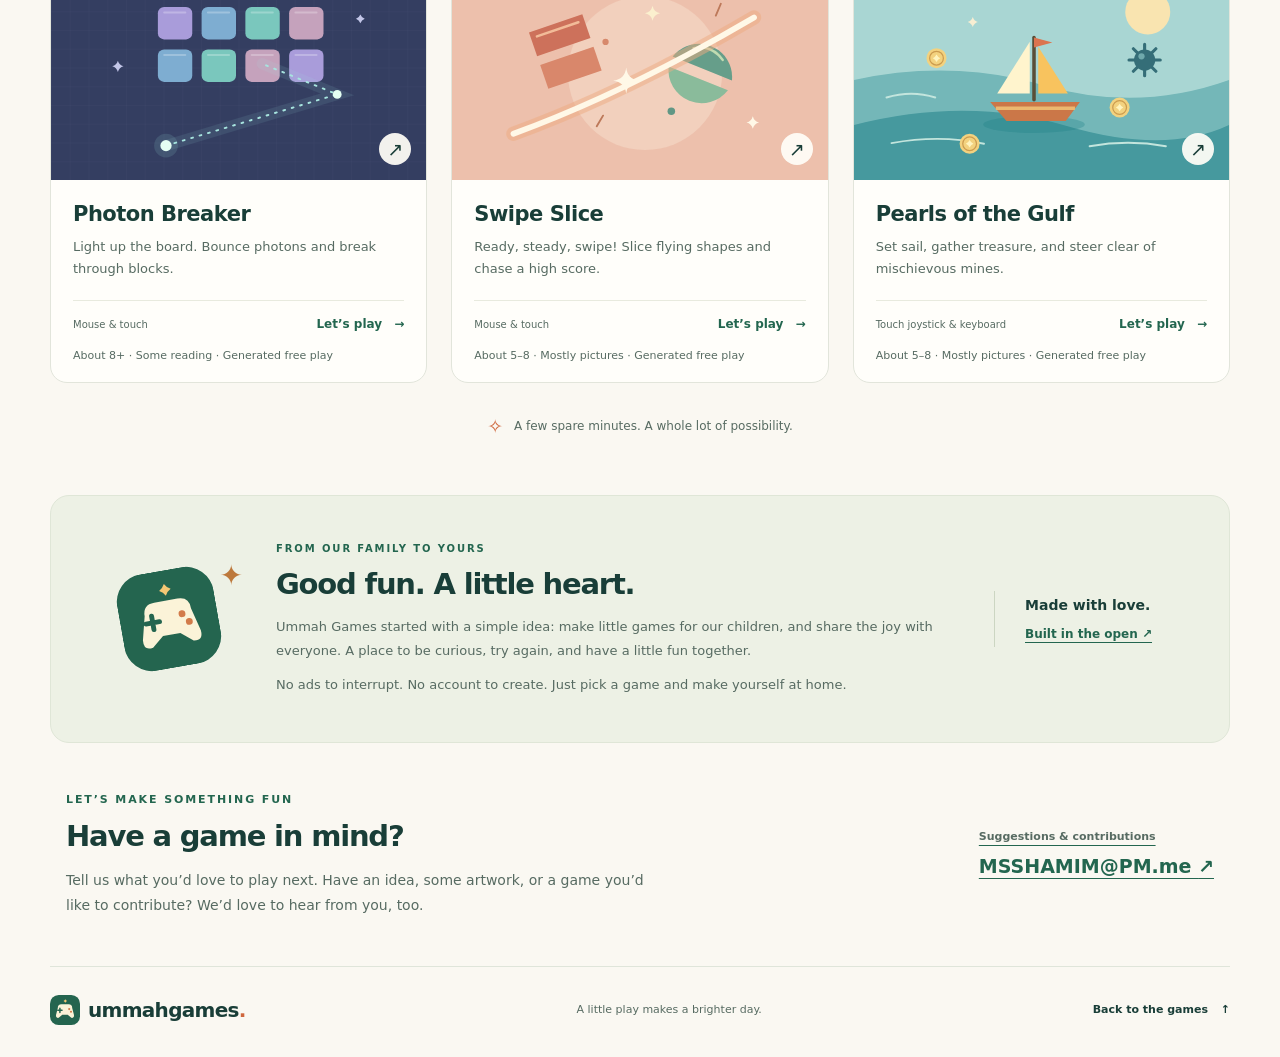
==== commit 16119860: "update" ====
--- a/index.html
+++ b/index.html
@@ -5,20 +5,17 @@
   <meta name="viewport" content="width=device-width, initial-scale=1">
   <meta name="theme-color" content="#faf8f2">
   <title>Ummah Games — Little games, big smiles</title>
-  <meta name="description" content="A happy little home for free browser games. Explore, discover, aim, and play six games made by parents for their children. No ads. No accounts. Just play.">
+  <meta name="description" content="A happy little home for 57 free browser games. Puzzles, tiny adventures, fairy gardens, and thoughtful strategy made for children and families. No ads. No accounts. Just play.">
   <link rel="canonical" href="https://ummahgames.com/">
   <meta property="og:title" content="Ummah Games — Little games, big smiles">
-  <meta property="og:description" content="Six little adventures, made for the joy of playing. Free browser games, with no ads or accounts.">
+  <meta property="og:description" content="57 little adventures, made for the joy of playing. Free browser games, with no ads or accounts.">
   <meta property="og:type" content="website">
   <meta property="og:url" content="https://ummahgames.com/">
   <link rel="icon" type="image/svg+xml" href="images/art/brand.svg">
   <link rel="alternate icon" type="image/png" href="favicon-32x32.png">
   <link rel="apple-touch-icon" href="favicon.png">
-  <link rel="preconnect" href="https://fonts.googleapis.com">
-  <link rel="preconnect" href="https://fonts.gstatic.com" crossorigin>
-  <link href="https://fonts.googleapis.com/css2?family=Nunito+Sans:wght@400;500;600;700;800;900&display=swap" rel="stylesheet">
   <link rel="stylesheet" href="styles.css">
-  <script src="script.js" defer></script>
+  <script src="game-meta.js" defer></script><script src="script.js" defer></script>
 </head>
 <body>
   <a class="skip-link" href="#games">Skip to games</a>
@@ -34,7 +31,7 @@
       <div class="hero-copy">
         <p class="eyebrow"><span class="tiny-star" aria-hidden="true">✦</span> LITTLE GAMES, BIG SMILES</p>
         <h1 id="hero-title">A little play.<br>A lot of <span class="joy">joy<svg viewBox="0 0 150 18" aria-hidden="true"><path d="M5 12 Q73 0 145 10"/></svg></span>.</h1>
-        <p class="hero-description">A happy little corner of the internet.<br>Six adventures to explore, discover, and enjoy.<br>Made with love. Open to everyone.</p>
+        <p class="hero-description">A happy little corner of the internet.<br>57 adventures to explore, discover, and enjoy.<br>Made with love. Open to everyone.</p>
         <div class="hero-actions"><a class="button button-primary" href="#games">Find your next adventure <span aria-hidden="true">↗</span></a><a class="surprise-link" id="surprise-link" href="/find-the-animal/">Surprise me <span aria-hidden="true">✧</span></a></div>
         <p class="parent-note"><svg viewBox="0 0 24 24" aria-hidden="true"><path d="M20 8c0 5-8 10-8 10S4 13 4 8a4 4 0 0 1 8-1 4 4 0 0 1 8 1Z"/></svg> Made by parents, for their children. And yours.</p>
       </div>
@@ -46,8 +43,224 @@
     </section>
     <div class="promise-strip"><ul class="container promises" aria-label="Our promise"><li><span aria-hidden="true">✓</span> Always free</li><li><span aria-hidden="true">✓</span> No ads, ever</li><li><span aria-hidden="true">✓</span> No accounts needed</li><li><span aria-hidden="true">✓</span> Just good, simple fun</li></ul></div>
     <section id="games" class="games-section container" aria-labelledby="games-title">
-      <div class="section-heading"><div><p class="eyebrow">A LITTLE SOMETHING FOR EVERYONE</p><h2 id="games-title">What shall we play?</h2></div><p>Pick a world. Jump right in.<br><span>All six games play in your browser.</span></p></div>
+      <div class="section-heading"><div><p class="eyebrow">A LITTLE SOMETHING FOR EVERYONE</p><h2 id="games-title">What shall we play?</h2></div><p>Pick a world. Jump right in.<br><span>57 games for computers, tablets &amp; phones.</span></p></div>
+      <p class="device-note"><span aria-hidden="true">⛶</span> A little more room to play. Open any game and choose its full-screen button. Use touch, a mouse, or a keyboard—whatever feels right.</p>
+      <form class="game-filters" role="search" id="game-filters">
+        <label>Find a game<input id="game-search" type="search" placeholder="Name, theme, or skill" autocomplete="off"></label>
+        <label>Age guidance<select id="game-age"><option value="">All ages</option><option value="little">Little ones · about 2–5</option><option value="young">Young kids · about 5–8</option><option value="older">Older kids · about 8+</option></select></label>
+        <label>Kind of play<select id="game-kind"><option value="">Every kind</option><option value="matching">Matching & discovery</option><option value="puzzle">Puzzles & building</option><option value="strategy">Strategy & planning</option><option value="action">Movement & timing</option><option value="creative">Creative & caring</option></select></label>
+        <label>Reading<select id="game-reading"><option value="">Any reading level</option><option value="low">Mostly pictures</option><option value="some">Some reading</option></select></label>
+        <label>Players<select id="game-players"><option value="">Solo or shared</option><option value="shared">Great for sharing</option></select></label>
+        <label>Levels<select id="game-levels"><option value="">All games</option><option value="numbered">Numbered generated levels</option><option value="free">Free-play / endless modes</option></select></label>
+        <button type="reset">Clear filters</button>
+      </form><p id="game-count" role="status" aria-live="polite">57 games to explore. Age ranges are a guide; play together when helpful.</p><p id="game-empty" hidden>No games match yet. Try fewer filters.</p>
       <div class="games-grid">
+        <!-- MINI-GAMES:START -->
+        <a class="game-card" href="/patchwork-parade/" aria-labelledby="patchwork-parade-title" aria-describedby="patchwork-parade-description">
+          <div class="game-image"><img src="images/art/patchwork-parade.svg" width="600" height="360" alt="" loading="lazy"><span class="genre">8 levels + generated play</span><span class="card-arrow" aria-hidden="true">↗</span></div>
+          <div class="game-copy"><h3 id="patchwork-parade-title">Patchwork Parade</h3><p id="patchwork-parade-description">Fit fabric pieces into animal floats, turn the patches, and send your creation into a parade.</p><div class="game-bottom"><span class="control-label">Mouse, touch &amp; keyboard</span><span class="play-label">Let’s play →</span></div></div>
+        </a>
+        <a class="game-card" href="/puddle-engineers/" aria-labelledby="puddle-engineers-title" aria-describedby="puddle-engineers-description">
+          <div class="game-image"><img src="images/art/puddle-engineers.svg" width="600" height="360" alt="" loading="lazy"><span class="genre">8 levels + generated play</span><span class="card-arrow" aria-hidden="true">↗</span></div>
+          <div class="game-copy"><h3 id="puddle-engineers-title">Puddle Engineers</h3><p id="puddle-engineers-description">Rotate gutters to carry a rain cloud’s water to every thirsty flowerpot.</p><div class="game-bottom"><span class="control-label">Mouse, touch &amp; keyboard</span><span class="play-label">Let’s play →</span></div></div>
+        </a>
+        <a class="game-card" href="/who-made-that-sound/" aria-labelledby="who-made-that-sound-title" aria-describedby="who-made-that-sound-description">
+          <div class="game-image"><img src="images/art/who-made-that-sound.svg" width="600" height="360" alt="" loading="lazy"><span class="genre">8 levels + generated play</span><span class="card-arrow" aria-hidden="true">↗</span></div>
+          <div class="game-copy"><h3 id="who-made-that-sound-title">Who Made That Sound?</h3><p id="who-made-that-sound-description">Listen to friendly neighborhood sounds and discover their sources, with visual clues available.</p><div class="game-bottom"><span class="control-label">Mouse, touch &amp; keyboard</span><span class="play-label">Let’s play →</span></div></div>
+        </a>
+        <a class="game-card" href="/sandcastle-helpers/" aria-labelledby="sandcastle-helpers-title" aria-describedby="sandcastle-helpers-description">
+          <div class="game-image"><img src="images/art/sandcastle-helpers.svg" width="600" height="360" alt="" loading="lazy"><span class="genre">8 levels + generated play</span><span class="card-arrow" aria-hidden="true">↗</span></div>
+          <div class="game-copy"><h3 id="sandcastle-helpers-title">Sandcastle Helpers</h3><p id="sandcastle-helpers-description">Build a sandcastle from shaped blocks, leaving a tunnel for the little crab.</p><div class="game-bottom"><span class="control-label">Mouse, touch &amp; keyboard</span><span class="play-label">Let’s play →</span></div></div>
+        </a>
+        <a class="game-card" href="/picnic-pairs/" aria-labelledby="picnic-pairs-title" aria-describedby="picnic-pairs-description">
+          <div class="game-image"><img src="images/art/picnic-pairs.svg" width="600" height="360" alt="" loading="lazy"><span class="genre">8 levels + generated play</span><span class="card-arrow" aria-hidden="true">↗</span></div>
+          <div class="game-copy"><h3 id="picnic-pairs-title">Picnic Pairs</h3><p id="picnic-pairs-description">Turn over picnic blankets and find the things that belong together.</p><div class="game-bottom"><span class="control-label">Mouse, touch &amp; keyboard</span><span class="play-label">Let’s play →</span></div></div>
+        </a>
+        <a class="game-card" href="/cloud-shepherd/" aria-labelledby="cloud-shepherd-title" aria-describedby="cloud-shepherd-description">
+          <div class="game-image"><img src="images/art/cloud-shepherd.svg" width="600" height="360" alt="" loading="lazy"><span class="genre">8 levels + generated play</span><span class="card-arrow" aria-hidden="true">↗</span></div>
+          <div class="game-copy"><h3 id="cloud-shepherd-title">Cloud Shepherd</h3><p id="cloud-shepherd-description">Move, merge, and split soft clouds until every outline is filled.</p><div class="game-bottom"><span class="control-label">Mouse, touch &amp; keyboard</span><span class="play-label">Let’s play →</span></div></div>
+        </a>
+        <a class="game-card" href="/mosaic-courtyard/" aria-labelledby="mosaic-courtyard-title" aria-describedby="mosaic-courtyard-description">
+          <div class="game-image"><img src="images/art/mosaic-courtyard.svg" width="600" height="360" alt="" loading="lazy"><span class="genre">8 levels + generated play</span><span class="card-arrow" aria-hidden="true">↗</span></div>
+          <div class="game-copy"><h3 id="mosaic-courtyard-title">Mosaic Courtyard</h3><p id="mosaic-courtyard-description">Slide rows and columns of patterned tiles to restore a courtyard mosaic.</p><div class="game-bottom"><span class="control-label">Mouse, touch &amp; keyboard</span><span class="play-label">Let’s play →</span></div></div>
+        </a>
+        <a class="game-card" href="/carpet-unroll/" aria-labelledby="carpet-unroll-title" aria-describedby="carpet-unroll-description">
+          <div class="game-image"><img src="images/art/carpet-unroll.svg" width="600" height="360" alt="" loading="lazy"><span class="genre">8 levels + generated play</span><span class="card-arrow" aria-hidden="true">↗</span></div>
+          <div class="game-copy"><h3 id="carpet-unroll-title">Carpet Unroll</h3><p id="carpet-unroll-description">Choose the order to unroll colorful carpets and cover the whole floor.</p><div class="game-bottom"><span class="control-label">Mouse, touch &amp; keyboard</span><span class="play-label">Let’s play →</span></div></div>
+        </a>
+        <a class="game-card" href="/pantry-shuffle/" aria-labelledby="pantry-shuffle-title" aria-describedby="pantry-shuffle-description">
+          <div class="game-image"><img src="images/art/pantry-shuffle.svg" width="600" height="360" alt="" loading="lazy"><span class="genre">8 levels + generated play</span><span class="card-arrow" aria-hidden="true">↗</span></div>
+          <div class="game-copy"><h3 id="pantry-shuffle-title">Pantry Shuffle</h3><p id="pantry-shuffle-description">Slide rolling fruit and steady flour sacks around pantry shelves to assemble a recipe.</p><div class="game-bottom"><span class="control-label">Mouse, touch &amp; keyboard</span><span class="play-label">Let’s play →</span></div></div>
+        </a>
+        <a class="game-card" href="/bookworm-caravan/" aria-labelledby="bookworm-caravan-title" aria-describedby="bookworm-caravan-description">
+          <div class="game-image"><img src="images/art/bookworm-caravan.svg" width="600" height="360" alt="" loading="lazy"><span class="genre">8 levels + generated play</span><span class="card-arrow" aria-hidden="true">↗</span></div>
+          <div class="game-copy"><h3 id="bookworm-caravan-title">Bookworm Caravan</h3><p id="bookworm-caravan-description">Trace neighboring letters to deliver words to the traveling library.</p><div class="game-bottom"><span class="control-label">Mouse, touch &amp; keyboard</span><span class="play-label">Let’s play →</span></div></div>
+        </a>
+        <a class="game-card" href="/match-to-mend/" aria-labelledby="match-to-mend-title" aria-describedby="match-to-mend-description">
+          <div class="game-image"><img src="images/art/match-to-mend.svg" width="600" height="360" alt="" loading="lazy"><span class="genre">8 levels + generated play</span><span class="card-arrow" aria-hidden="true">↗</span></div>
+          <div class="game-copy"><h3 id="match-to-mend-title">Match to Mend</h3><p id="match-to-mend-description">Clear connected groups of materials, let the pieces fall, and repair a neighbor’s treasured object.</p><div class="game-bottom"><span class="control-label">Mouse, touch &amp; keyboard</span><span class="play-label">Let’s play →</span></div></div>
+        </a>
+        <a class="game-card" href="/market-crates/" aria-labelledby="market-crates-title" aria-describedby="market-crates-description">
+          <div class="game-image"><img src="images/art/market-crates.svg" width="600" height="360" alt="" loading="lazy"><span class="genre">8 levels + generated play</span><span class="card-arrow" aria-hidden="true">↗</span></div>
+          <div class="game-copy"><h3 id="market-crates-title">Market Crates</h3><p id="market-crates-description">Maneuver differently shaped produce crates into their marked market bays.</p><div class="game-bottom"><span class="control-label">Mouse, touch &amp; keyboard</span><span class="play-label">Let’s play →</span></div></div>
+        </a>
+        <a class="game-card" href="/lantern-links/" aria-labelledby="lantern-links-title" aria-describedby="lantern-links-description">
+          <div class="game-image"><img src="images/art/lantern-links.svg" width="600" height="360" alt="" loading="lazy"><span class="genre">8 levels + generated play</span><span class="card-arrow" aria-hidden="true">↗</span></div>
+          <div class="game-copy"><h3 id="lantern-links-title">Lantern Links</h3><p id="lantern-links-description">Connect matching lanterns with winding paths that cannot cross.</p><div class="game-bottom"><span class="control-label">Mouse, touch &amp; keyboard</span><span class="play-label">Let’s play →</span></div></div>
+        </a>
+        <a class="game-card" href="/button-burrows/" aria-labelledby="button-burrows-title" aria-describedby="button-burrows-description">
+          <div class="game-image"><img src="images/art/button-burrows.svg" width="600" height="360" alt="" loading="lazy"><span class="genre">8 levels + generated play</span><span class="card-arrow" aria-hidden="true">↗</span></div>
+          <div class="game-copy"><h3 id="button-burrows-title">Button Burrows</h3><p id="button-burrows-description">Swap neighboring tunnel buttons to reconnect a burrow from entrance to home.</p><div class="game-bottom"><span class="control-label">Mouse, touch &amp; keyboard</span><span class="play-label">Let’s play →</span></div></div>
+        </a>
+        <a class="game-card" href="/recipe-riddles/" aria-labelledby="recipe-riddles-title" aria-describedby="recipe-riddles-description">
+          <div class="game-image"><img src="images/art/recipe-riddles.svg" width="600" height="360" alt="" loading="lazy"><span class="genre">8 levels + generated play</span><span class="card-arrow" aria-hidden="true">↗</span></div>
+          <div class="game-copy"><h3 id="recipe-riddles-title">Recipe Riddles</h3><p id="recipe-riddles-description">Read a creature’s meal clues and choose ingredients that satisfy all its wishes.</p><div class="game-bottom"><span class="control-label">Mouse, touch &amp; keyboard</span><span class="play-label">Let’s play →</span></div></div>
+        </a>
+        <a class="game-card" href="/folded-worlds/" aria-labelledby="folded-worlds-title" aria-describedby="folded-worlds-description">
+          <div class="game-image"><img src="images/art/folded-worlds.svg" width="600" height="360" alt="" loading="lazy"><span class="genre">8 levels + generated play</span><span class="card-arrow" aria-hidden="true">↗</span></div>
+          <div class="game-copy"><h3 id="folded-worlds-title">Folded Worlds</h3><p id="folded-worlds-description">Fold a paper landscape to bring paths together, then walk your traveler home.</p><div class="game-bottom"><span class="control-label">Mouse, touch &amp; keyboard</span><span class="play-label">Let’s play →</span></div></div>
+        </a>
+        <a class="game-card" href="/orchard-guardians/" aria-labelledby="orchard-guardians-title" aria-describedby="orchard-guardians-description">
+          <div class="game-image"><img src="images/art/orchard-guardians.svg" width="600" height="360" alt="" loading="lazy"><span class="genre">8 levels + generated play</span><span class="card-arrow" aria-hidden="true">↗</span></div>
+          <div class="game-copy"><h3 id="orchard-guardians-title">Orchard Guardians</h3><p id="orchard-guardians-description">Place bell posts and snack baskets to send orchard visitors home happy.</p><div class="game-bottom"><span class="control-label">Mouse, touch &amp; keyboard</span><span class="play-label">Let’s play →</span></div></div>
+        </a>
+        <a class="game-card" href="/caravan-breakthrough/" aria-labelledby="caravan-breakthrough-title" aria-describedby="caravan-breakthrough-description">
+          <div class="game-image"><img src="images/art/caravan-breakthrough.svg" width="600" height="360" alt="" loading="lazy"><span class="genre">8 levels + generated play</span><span class="card-arrow" aria-hidden="true">↗</span></div>
+          <div class="game-copy"><h3 id="caravan-breakthrough-title">Caravan Breakthrough</h3><p id="caravan-breakthrough-description">Plan a caravan’s departure order and route through a row of clockwork defenses.</p><div class="game-bottom"><span class="control-label">Mouse, touch &amp; keyboard</span><span class="play-label">Let’s play →</span></div></div>
+        </a>
+        <a class="game-card" href="/the-moving-castle/" aria-labelledby="the-moving-castle-title" aria-describedby="the-moving-castle-description">
+          <div class="game-image"><img src="images/art/the-moving-castle.svg" width="600" height="360" alt="" loading="lazy"><span class="genre">8 levels + generated play</span><span class="card-arrow" aria-hidden="true">↗</span></div>
+          <div class="game-copy"><h3 id="the-moving-castle-title">The Moving Castle</h3><p id="the-moving-castle-description">Arrange defenses on a walking castle and guide it through a finite journey of weather and clockwork obstacles.</p><div class="game-bottom"><span class="control-label">Mouse, touch &amp; keyboard</span><span class="play-label">Let’s play →</span></div></div>
+        </a>
+        <a class="game-card" href="/bannerfield/" aria-labelledby="bannerfield-title" aria-describedby="bannerfield-description">
+          <div class="game-image"><img src="images/art/bannerfield.svg" width="600" height="360" alt="" loading="lazy"><span class="genre">8 levels + generated play</span><span class="card-arrow" aria-hidden="true">↗</span></div>
+          <div class="game-copy"><h3 id="bannerfield-title">Bannerfield</h3><p id="bannerfield-description">Guide a small squad around a guarded battlefield to capture its banners.</p><div class="game-bottom"><span class="control-label">Mouse, touch &amp; keyboard</span><span class="play-label">Let’s play →</span></div></div>
+        </a>
+        <a class="game-card" href="/harbor-hide-and-seek/" aria-labelledby="harbor-hide-and-seek-title" aria-describedby="harbor-hide-and-seek-description">
+          <div class="game-image"><img src="images/art/harbor-hide-and-seek.svg" width="600" height="360" alt="" loading="lazy"><span class="genre">8 levels + generated play</span><span class="card-arrow" aria-hidden="true">↗</span></div>
+          <div class="game-copy"><h3 id="harbor-hide-and-seek-title">Harbor Hide-and-Seek</h3><p id="harbor-hide-and-seek-description">Survey a hidden fleet using row and column clues, or let a friend hide the boats.</p><div class="game-bottom"><span class="control-label">Mouse, touch &amp; keyboard</span><span class="play-label">Let’s play →</span></div></div>
+        </a>
+        <a class="game-card" href="/clockwork-champions/" aria-labelledby="clockwork-champions-title" aria-describedby="clockwork-champions-description">
+          <div class="game-image"><img src="images/art/clockwork-champions.svg" width="600" height="360" alt="" loading="lazy"><span class="genre">8 levels + generated play</span><span class="card-arrow" aria-hidden="true">↗</span></div>
+          <div class="game-copy"><h3 id="clockwork-champions-title">Clockwork Champions</h3><p id="clockwork-champions-description">Transform a small clockwork team, outmaneuver a guardian, and occupy its workshop.</p><div class="game-bottom"><span class="control-label">Mouse, touch &amp; keyboard</span><span class="play-label">Let’s play →</span></div></div>
+        </a>
+        <a class="game-card" href="/companions-of-the-grove/" aria-labelledby="companions-of-the-grove-title" aria-describedby="companions-of-the-grove-description">
+          <div class="game-image"><img src="images/art/companions-of-the-grove.svg" width="600" height="360" alt="" loading="lazy"><span class="genre">8 levels + generated play</span><span class="card-arrow" aria-hidden="true">↗</span></div>
+          <div class="game-copy"><h3 id="companions-of-the-grove-title">Companions of the Grove</h3><p id="companions-of-the-grove-description">Choose moves for a small creature team in gentle turn-based battles.</p><div class="game-bottom"><span class="control-label">Mouse, touch &amp; keyboard</span><span class="play-label">Let’s play →</span></div></div>
+        </a>
+        <a class="game-card" href="/lantern-company/" aria-labelledby="lantern-company-title" aria-describedby="lantern-company-description">
+          <div class="game-image"><img src="images/art/lantern-company.svg" width="600" height="360" alt="" loading="lazy"><span class="genre">8 levels + generated play</span><span class="card-arrow" aria-hidden="true">↗</span></div>
+          <div class="game-copy"><h3 id="lantern-company-title">Lantern Company</h3><p id="lantern-company-description">Lead named adventurers through rescue missions on compact tactical maps.</p><div class="game-bottom"><span class="control-label">Mouse, touch &amp; keyboard</span><span class="play-label">Let’s play →</span></div></div>
+        </a>
+        <a class="game-card" href="/tiny-siege-workshop/" aria-labelledby="tiny-siege-workshop-title" aria-describedby="tiny-siege-workshop-description">
+          <div class="game-image"><img src="images/art/tiny-siege-workshop.svg" width="600" height="360" alt="" loading="lazy"><span class="genre">8 levels + generated play</span><span class="card-arrow" aria-hidden="true">↗</span></div>
+          <div class="game-copy"><h3 id="tiny-siege-workshop-title">Tiny Siege Workshop</h3><p id="tiny-siege-workshop-description">Assign climbers, diggers, guardians, and builders to a fortress’s obstacles.</p><div class="game-bottom"><span class="control-label">Mouse, touch &amp; keyboard</span><span class="play-label">Let’s play →</span></div></div>
+        </a>
+        <a class="game-card" href="/garden-guilds/" aria-labelledby="garden-guilds-title" aria-describedby="garden-guilds-description">
+          <div class="game-image"><img src="images/art/garden-guilds.svg" width="600" height="360" alt="" loading="lazy"><span class="genre">8 levels + generated play</span><span class="card-arrow" aria-hidden="true">↗</span></div>
+          <div class="game-copy"><h3 id="garden-guilds-title">Garden Guilds</h3><p id="garden-guilds-description">Use beetles, snails, and grasshoppers to claim sunlit patches in a garden board game.</p><div class="game-bottom"><span class="control-label">Mouse, touch &amp; keyboard</span><span class="play-label">Let’s play →</span></div></div>
+        </a>
+        <a class="game-card" href="/oasis-council/" aria-labelledby="oasis-council-title" aria-describedby="oasis-council-description">
+          <div class="game-image"><img src="images/art/oasis-council.svg" width="600" height="360" alt="" loading="lazy"><span class="genre">8 levels + generated play</span><span class="card-arrow" aria-hidden="true">↗</span></div>
+          <div class="game-copy"><h3 id="oasis-council-title">Oasis Council</h3><p id="oasis-council-description">Connect water channels, orchards, and homes to build a thriving small oasis.</p><div class="game-bottom"><span class="control-label">Mouse, touch &amp; keyboard</span><span class="play-label">Let’s play →</span></div></div>
+        </a>
+        <a class="game-card" href="/forecast-fighters/" aria-labelledby="forecast-fighters-title" aria-describedby="forecast-fighters-description">
+          <div class="game-image"><img src="images/art/forecast-fighters.svg" width="600" height="360" alt="" loading="lazy"><span class="genre">8 levels + generated play</span><span class="card-arrow" aria-hidden="true">↗</span></div>
+          <div class="game-copy"><h3 id="forecast-fighters-title">Forecast Fighters</h3><p id="forecast-fighters-description">Queue two actions, predict your opponent, and contest the center of a changing arena.</p><div class="game-bottom"><span class="control-label">Mouse, touch &amp; keyboard</span><span class="play-label">Let’s play →</span></div></div>
+        </a>
+        <a class="game-card" href="/the-borrowed-minute/" aria-labelledby="the-borrowed-minute-title" aria-describedby="the-borrowed-minute-description">
+          <div class="game-image"><img src="images/art/the-borrowed-minute.svg" width="600" height="360" alt="" loading="lazy"><span class="genre">8 levels + generated play</span><span class="card-arrow" aria-hidden="true">↗</span></div>
+          <div class="game-copy"><h3 id="the-borrowed-minute-title">The Borrowed Minute</h3><p id="the-borrowed-minute-description">Record a path, rewind, and cooperate with your echo to open a way home.</p><div class="game-bottom"><span class="control-label">Mouse, touch &amp; keyboard</span><span class="play-label">Let’s play →</span></div></div>
+        </a>
+        <a class="game-card" href="/shadow-architects/" aria-labelledby="shadow-architects-title" aria-describedby="shadow-architects-description">
+          <div class="game-image"><img src="images/art/shadow-architects.svg" width="600" height="360" alt="" loading="lazy"><span class="genre">8 levels + generated play</span><span class="card-arrow" aria-hidden="true">↗</span></div>
+          <div class="game-copy"><h3 id="shadow-architects-title">Shadow Architects</h3><p id="shadow-architects-description">Arrange and turn objects so their shadows bridge a traveler’s path.</p><div class="game-bottom"><span class="control-label">Mouse, touch &amp; keyboard</span><span class="play-label">Let’s play →</span></div></div>
+        </a>
+        <a class="game-card" href="/pocket-post-office/" aria-labelledby="pocket-post-office-title" aria-describedby="pocket-post-office-description">
+          <div class="game-image"><img src="images/art/pocket-post-office.svg" width="600" height="360" alt="" loading="lazy"><span class="genre">8 levels + generated play</span><span class="card-arrow" aria-hidden="true">↗</span></div>
+          <div class="game-copy"><h3 id="pocket-post-office-title">Pocket Post Office</h3><p id="pocket-post-office-description">Program turns, pickups, and deliveries through a pocket-sized postal route.</p><div class="game-bottom"><span class="control-label">Mouse, touch &amp; keyboard</span><span class="play-label">Let’s play →</span></div></div>
+        </a>
+        <a class="game-card" href="/museum-of-impossible-rooms/" aria-labelledby="museum-of-impossible-rooms-title" aria-describedby="museum-of-impossible-rooms-description">
+          <div class="game-image"><img src="images/art/museum-of-impossible-rooms.svg" width="600" height="360" alt="" loading="lazy"><span class="genre">8 levels + generated play</span><span class="card-arrow" aria-hidden="true">↗</span></div>
+          <div class="game-copy"><h3 id="museum-of-impossible-rooms-title">Museum of Impossible Rooms</h3><p id="museum-of-impossible-rooms-description">Turn strange rooms and reconnect paths to recover three museum exhibits.</p><div class="game-bottom"><span class="control-label">Mouse, touch &amp; keyboard</span><span class="play-label">Let’s play →</span></div></div>
+        </a>
+        <a class="game-card" href="/bridgewrights/" aria-labelledby="bridgewrights-title" aria-describedby="bridgewrights-description">
+          <div class="game-image"><img src="images/art/bridgewrights.svg" width="600" height="360" alt="" loading="lazy"><span class="genre">8 levels + generated play</span><span class="card-arrow" aria-hidden="true">↗</span></div>
+          <div class="game-copy"><h3 id="bridgewrights-title">Bridgewrights</h3><p id="bridgewrights-description">Join beams into a bridge and test its strength under a moving caravan.</p><div class="game-bottom"><span class="control-label">Mouse, touch &amp; keyboard</span><span class="play-label">Let’s play →</span></div></div>
+        </a>
+        <a class="game-card" href="/constellation-switchyard/" aria-labelledby="constellation-switchyard-title" aria-describedby="constellation-switchyard-description">
+          <div class="game-image"><img src="images/art/constellation-switchyard.svg" width="600" height="360" alt="" loading="lazy"><span class="genre">8 levels + generated play</span><span class="card-arrow" aria-hidden="true">↗</span></div>
+          <div class="game-copy"><h3 id="constellation-switchyard-title">Constellation Switchyard</h3><p id="constellation-switchyard-description">Set rail switches and advance star trains one step at a time to their platforms.</p><div class="game-bottom"><span class="control-label">Mouse, touch &amp; keyboard</span><span class="play-label">Let’s play →</span></div></div>
+        </a>
+        <a class="game-card" href="/the-honest-the-mistaken-and-the-mixed-up/" aria-labelledby="the-honest-the-mistaken-and-the-mixed-up-title" aria-describedby="the-honest-the-mistaken-and-the-mixed-up-description">
+          <div class="game-image"><img src="images/art/the-honest-the-mistaken-and-the-mixed-up.svg" width="600" height="360" alt="" loading="lazy"><span class="genre">8 levels + generated play</span><span class="card-arrow" aria-hidden="true">↗</span></div>
+          <div class="game-copy"><h3 id="the-honest-the-mistaken-and-the-mixed-up-title">The Honest, the Mistaken, and the Mixed-Up</h3><p id="the-honest-the-mistaken-and-the-mixed-up-description">Translate truthful, reversed, and yesterday-based clues to solve a village mystery.</p><div class="game-bottom"><span class="control-label">Mouse, touch &amp; keyboard</span><span class="play-label">Let’s play →</span></div></div>
+        </a>
+        <a class="game-card" href="/gravity-suitcase/" aria-labelledby="gravity-suitcase-title" aria-describedby="gravity-suitcase-description">
+          <div class="game-image"><img src="images/art/gravity-suitcase.svg" width="600" height="360" alt="" loading="lazy"><span class="genre">8 levels + generated play</span><span class="card-arrow" aria-hidden="true">↗</span></div>
+          <div class="game-copy"><h3 id="gravity-suitcase-title">Gravity Suitcase</h3><p id="gravity-suitcase-description">Drop, compress, and settle unusual luggage while keeping fragile souvenirs supported.</p><div class="game-bottom"><span class="control-label">Mouse, touch &amp; keyboard</span><span class="play-label">Let’s play →</span></div></div>
+        </a>
+        <a class="game-card" href="/pocket-conservatory/" aria-labelledby="pocket-conservatory-title" aria-describedby="pocket-conservatory-description">
+          <div class="game-image"><img src="images/art/pocket-conservatory.svg" width="600" height="360" alt="" loading="lazy"><span class="genre">8 levels + generated play</span><span class="card-arrow" aria-hidden="true">↗</span></div>
+          <div class="game-copy"><h3 id="pocket-conservatory-title">Pocket Conservatory</h3><p id="pocket-conservatory-description">Arrange moisture, shade, and plants around a miniature habitat’s resident creatures.</p><div class="game-bottom"><span class="control-label">Mouse, touch &amp; keyboard</span><span class="play-label">Let’s play →</span></div></div>
+        </a>
+        <a class="game-card" href="/cloud-habitat/" aria-labelledby="cloud-habitat-title" aria-describedby="cloud-habitat-description">
+          <div class="game-image"><img src="images/art/cloud-habitat.svg" width="600" height="360" alt="" loading="lazy"><span class="genre">8 levels + generated play</span><span class="card-arrow" aria-hidden="true">↗</span></div>
+          <div class="game-copy"><h3 id="cloud-habitat-title">Cloud Habitat</h3><p id="cloud-habitat-description">Arrange air currents so wind creatures visit their chimes and find their cloud nests.</p><div class="game-bottom"><span class="control-label">Mouse, touch &amp; keyboard</span><span class="play-label">Let’s play →</span></div></div>
+        </a>
+        <a class="game-card" href="/the-traveling-repair-shop/" aria-labelledby="the-traveling-repair-shop-title" aria-describedby="the-traveling-repair-shop-description">
+          <div class="game-image"><img src="images/art/the-traveling-repair-shop.svg" width="600" height="360" alt="" loading="lazy"><span class="genre">8 levels + generated play</span><span class="card-arrow" aria-hidden="true">↗</span></div>
+          <div class="game-copy"><h3 id="the-traveling-repair-shop-title">The Traveling Repair Shop</h3><p id="the-traveling-repair-shop-description">Repair music boxes, woven baskets, and clocks for visitors along a traveling workshop’s journey.</p><div class="game-bottom"><span class="control-label">Mouse, touch &amp; keyboard</span><span class="play-label">Let’s play →</span></div></div>
+        </a>
+        <a class="game-card" href="/one-small-island/" aria-labelledby="one-small-island-title" aria-describedby="one-small-island-description">
+          <div class="game-image"><img src="images/art/one-small-island.svg" width="600" height="360" alt="" loading="lazy"><span class="genre">8 levels + generated play</span><span class="card-arrow" aria-hidden="true">↗</span></div>
+          <div class="game-copy"><h3 id="one-small-island-title">One Small Island</h3><p id="one-small-island-description">Place homes, gardens, paths, and public spaces to complete a finite island settlement.</p><div class="game-bottom"><span class="control-label">Mouse, touch &amp; keyboard</span><span class="play-label">Let’s play →</span></div></div>
+        </a>
+        <a class="game-card" href="/storybook-stagehands/" aria-labelledby="storybook-stagehands-title" aria-describedby="storybook-stagehands-description">
+          <div class="game-image"><img src="images/art/storybook-stagehands.svg" width="600" height="360" alt="" loading="lazy"><span class="genre">8 levels + generated play</span><span class="card-arrow" aria-hidden="true">↗</span></div>
+          <div class="game-copy"><h3 id="storybook-stagehands-title">Storybook Stagehands</h3><p id="storybook-stagehands-description">Arrange props and cue an imaginative miniature play.</p><div class="game-bottom"><span class="control-label">Mouse, touch &amp; keyboard</span><span class="play-label">Let’s play →</span></div></div>
+        </a>
+        <a class="game-card" href="/suitcase-planet/" aria-labelledby="suitcase-planet-title" aria-describedby="suitcase-planet-description">
+          <div class="game-image"><img src="images/art/suitcase-planet.svg" width="600" height="360" alt="" loading="lazy"><span class="genre">8 levels + generated play</span><span class="card-arrow" aria-hidden="true">↗</span></div>
+          <div class="game-copy"><h3 id="suitcase-planet-title">Suitcase Planet</h3><p id="suitcase-planet-description">Move landscape panels to connect isolated neighbors in a tiny diorama.</p><div class="game-bottom"><span class="control-label">Mouse, touch &amp; keyboard</span><span class="play-label">Let’s play →</span></div></div>
+        </a>
+        <a class="game-card" href="/the-neighborhood-feast/" aria-labelledby="the-neighborhood-feast-title" aria-describedby="the-neighborhood-feast-description">
+          <div class="game-image"><img src="images/art/the-neighborhood-feast.svg" width="600" height="360" alt="" loading="lazy"><span class="genre">8 levels + generated play</span><span class="card-arrow" aria-hidden="true">↗</span></div>
+          <div class="game-copy"><h3 id="the-neighborhood-feast-title">The Neighborhood Feast</h3><p id="the-neighborhood-feast-description">Share finite ingredients between guests while respecting their food preferences.</p><div class="game-bottom"><span class="control-label">Mouse, touch &amp; keyboard</span><span class="play-label">Let’s play →</span></div></div>
+        </a>
+        <a class="game-card" href="/rooftop-ribbon-run/" aria-labelledby="rooftop-ribbon-run-title" aria-describedby="rooftop-ribbon-run-description">
+          <div class="game-image"><img src="images/art/rooftop-ribbon-run.svg" width="600" height="360" alt="" loading="lazy"><span class="genre">8 levels + generated play</span><span class="card-arrow" aria-hidden="true">↗</span></div>
+          <div class="game-copy"><h3 id="rooftop-ribbon-run-title">Rooftop Ribbon Run</h3><p id="rooftop-ribbon-run-description">Jump, duck, and glide through finite rooftop delivery courses.</p><div class="game-bottom"><span class="control-label">Mouse, touch &amp; keyboard</span><span class="play-label">Let’s play →</span></div></div>
+        </a>
+        <a class="game-card" href="/beetle-ball/" aria-labelledby="beetle-ball-title" aria-describedby="beetle-ball-description">
+          <div class="game-image"><img src="images/art/beetle-ball.svg" width="600" height="360" alt="" loading="lazy"><span class="genre">8 levels + generated play</span><span class="card-arrow" aria-hidden="true">↗</span></div>
+          <div class="game-copy"><h3 id="beetle-ball-title">Beetle Ball</h3><p id="beetle-ball-description">Push a seed past a patrolling rival and into the nest in a small garden sport.</p><div class="game-bottom"><span class="control-label">Mouse, touch &amp; keyboard</span><span class="play-label">Let’s play →</span></div></div>
+        </a>
+        <a class="game-card" href="/wobble-wagon/" aria-labelledby="wobble-wagon-title" aria-describedby="wobble-wagon-description">
+          <div class="game-image"><img src="images/art/wobble-wagon.svg" width="600" height="360" alt="" loading="lazy"><span class="genre">8 levels + generated play</span><span class="card-arrow" aria-hidden="true">↗</span></div>
+          <div class="game-copy"><h3 id="wobble-wagon-title">Wobble Wagon</h3><p id="wobble-wagon-description">Balance an awkward load, then choose your pace along a bumpy delivery road.</p><div class="game-bottom"><span class="control-label">Mouse, touch &amp; keyboard</span><span class="play-label">Let’s play →</span></div></div>
+        </a>
+        <a class="game-card" href="/two-ends-of-a-scarf/" aria-labelledby="two-ends-of-a-scarf-title" aria-describedby="two-ends-of-a-scarf-description">
+          <div class="game-image"><img src="images/art/two-ends-of-a-scarf.svg" width="600" height="360" alt="" loading="lazy"><span class="genre">8 levels + generated play</span><span class="card-arrow" aria-hidden="true">↗</span></div>
+          <div class="game-copy"><h3 id="two-ends-of-a-scarf-title">Two Ends of a Scarf</h3><p id="two-ends-of-a-scarf-description">Guide two scarf-linked friends through switches and shared paths.</p><div class="game-bottom"><span class="control-label">Mouse, touch &amp; keyboard</span><span class="play-label">Let’s play →</span></div></div>
+        </a>
+        <a class="game-card" href="/please-describe-the-monster/" aria-labelledby="please-describe-the-monster-title" aria-describedby="please-describe-the-monster-description">
+          <div class="game-image"><img src="images/art/please-describe-the-monster.svg" width="600" height="360" alt="" loading="lazy"><span class="genre">8 levels + generated play</span><span class="card-arrow" aria-hidden="true">↗</span></div>
+          <div class="game-copy"><h3 id="please-describe-the-monster-title">Please Describe the Monster</h3><p id="please-describe-the-monster-description">Describe a secret silly creature, rebuild it with a partner, then compare the two.</p><div class="game-bottom"><span class="control-label">Mouse, touch &amp; keyboard</span><span class="play-label">Let’s play →</span></div></div>
+        </a>
+        <a class="game-card" href="/stardust-sanctuary/" aria-labelledby="stardust-sanctuary-title" aria-describedby="stardust-sanctuary-description">
+          <div class="game-image"><img src="images/art/stardust-sanctuary.svg" width="600" height="360" alt="" loading="lazy"><span class="genre">8 levels + generated play</span><span class="card-arrow" aria-hidden="true">↗</span></div>
+          <div class="game-copy"><h3 id="stardust-sanctuary-title">Stardust Sanctuary</h3><p id="stardust-sanctuary-description">Raise mystical fairies, gather stardust, grow helpful plants, and soothe passing gloom clouds.</p><div class="game-bottom"><span class="control-label">Mouse, touch &amp; keyboard</span><span class="play-label">Let’s play →</span></div></div>
+        </a>
+        <!-- MINI-GAMES:END -->
+        <a class="game-card" href="/little-delivery-wagon/" aria-labelledby="wagon-title" aria-describedby="wagon-description">
+          <div class="game-image"><img src="images/art/delivery-wagon.svg" width="600" height="360" alt="" loading="lazy"><span class="genre">Match &amp; deliver</span><span class="card-arrow" aria-hidden="true">↗</span></div>
+          <div class="game-copy"><h3 id="wagon-title">Little Delivery Wagon</h3><p id="wagon-description">Match friendly parcels to their picture signs around the neighborhood.</p><div class="game-bottom"><span class="control-label">Mouse, touch &amp; keyboard</span><span class="play-label">Let’s play <span aria-hidden="true">→</span></span></div></div>
+        </a>
+        <a class="game-card" href="/sleepy-creature-hotel/" aria-labelledby="hotel-title" aria-describedby="hotel-description">
+          <div class="game-image"><img src="images/art/sleepy-hotel.svg" width="600" height="360" alt="" loading="lazy"><span class="genre">Match &amp; tuck in</span><span class="card-arrow" aria-hidden="true">↗</span></div>
+          <div class="game-copy"><h3 id="hotel-title">Sleepy Creature Hotel</h3><p id="hotel-description">Match each creature’s bedtime wishes to the coziest room.</p><div class="game-bottom"><span class="control-label">Mouse, touch &amp; keyboard</span><span class="play-label">Let’s play <span aria-hidden="true">→</span></span></div></div>
+        </a>
         <a class="game-card" href="/find-the-animal/" aria-labelledby="animal-title" aria-describedby="animal-description">
           <div class="game-image"><img src="images/art/animals.svg" width="600" height="360" alt="" loading="lazy"><span class="genre">Look &amp; find</span><span class="card-arrow" aria-hidden="true">↗</span></div>
           <div class="game-copy"><h3 id="animal-title">Find the Animal</h3><p id="animal-description">A crowd of cute creatures. Can you spot the right one?</p><div class="game-bottom"><span class="control-label">Mouse &amp; touch</span><span class="play-label">Let’s play <span aria-hidden="true">→</span></span></div></div>
@@ -70,7 +283,7 @@
         </a>
         <a class="game-card" href="/pearls/" aria-labelledby="pearls-title" aria-describedby="pearls-description">
           <div class="game-image"><img src="images/art/pearls.svg" width="600" height="360" alt="" loading="lazy"><span class="genre">Sail &amp; collect</span><span class="card-arrow" aria-hidden="true">↗</span></div>
-          <div class="game-copy"><h3 id="pearls-title">Pearls of the Gulf</h3><p id="pearls-description">Set sail, gather treasure, and steer clear of mischievous mines.</p><div class="game-bottom"><span class="control-label">Keyboard · arrow keys</span><span class="play-label">Let’s play <span aria-hidden="true">→</span></span></div></div>
+          <div class="game-copy"><h3 id="pearls-title">Pearls of the Gulf</h3><p id="pearls-description">Set sail, gather treasure, and steer clear of mischievous mines.</p><div class="game-bottom"><span class="control-label">Touch joystick &amp; keyboard</span><span class="play-label">Let’s play <span aria-hidden="true">→</span></span></div></div>
         </a>
       </div>
       <p class="games-note"><span aria-hidden="true">✧</span> A few spare minutes. A whole lot of possibility.</p>
--- a/styles.css
+++ b/styles.css
@@ -1,4 +1,5 @@
 /* A small, welcoming arcade. All artwork lives locally in images/art/. */
+.device-note{display:flex;align-items:center;gap:14px;margin:0 0 30px;padding:15px 20px;border:1px solid #dfe5da;border-radius:16px;background:#f0f3e7;color:#365b4b;font-size:14px;line-height:1.6}.device-note>span{flex:0 0 auto;font-size:27px}.device-note{overflow-wrap:anywhere}
 :root { --paper: #faf8f2; --ink: #193e38; --muted: #576b62; --green: #23664f; --line: #dfe5da; --orange: #cf673d; }
 * { box-sizing: border-box; }
 html { scroll-behavior: smooth; scroll-padding-top: 24px; }
@@ -178,3 +179,4 @@
   *, *::before, *::after { transition: none !important; }
   .game-card:hover, .game-card:hover .game-image > img, .button-primary:hover { transform: none; }
 }
+[hidden]{display:none!important}.game-filters{display:grid;grid-template-columns:minmax(160px,2fr) repeat(5,minmax(100px,1fr)) auto;gap:12px;align-items:end;margin:24px 0 12px}.game-filters label{display:grid;gap:6px;font-size:12px;font-weight:800}.game-filters input,.game-filters select,.game-filters button{box-sizing:border-box;width:100%;min-width:0;min-height:44px;padding:10px;border:1px solid var(--line);border-radius:10px;background:#fffdf6;color:var(--ink);font:inherit}.game-filters button{cursor:pointer;font-size:12px;font-weight:800}.game-filters :focus-visible{outline:3px solid #397e9b;outline-offset:3px}#game-count,#game-empty{font-size:13px;color:var(--muted)}.game-guidance{display:block;margin-top:12px;font-size:11px;color:var(--muted)}@media(max-width:1050px){.game-filters{grid-template-columns:repeat(3,minmax(0,1fr))}.game-filters label:first-child{grid-column:span 2}}@media(max-width:600px){.game-filters{grid-template-columns:repeat(2,minmax(0,1fr))}.game-filters label:first-child{grid-column:span 2}}
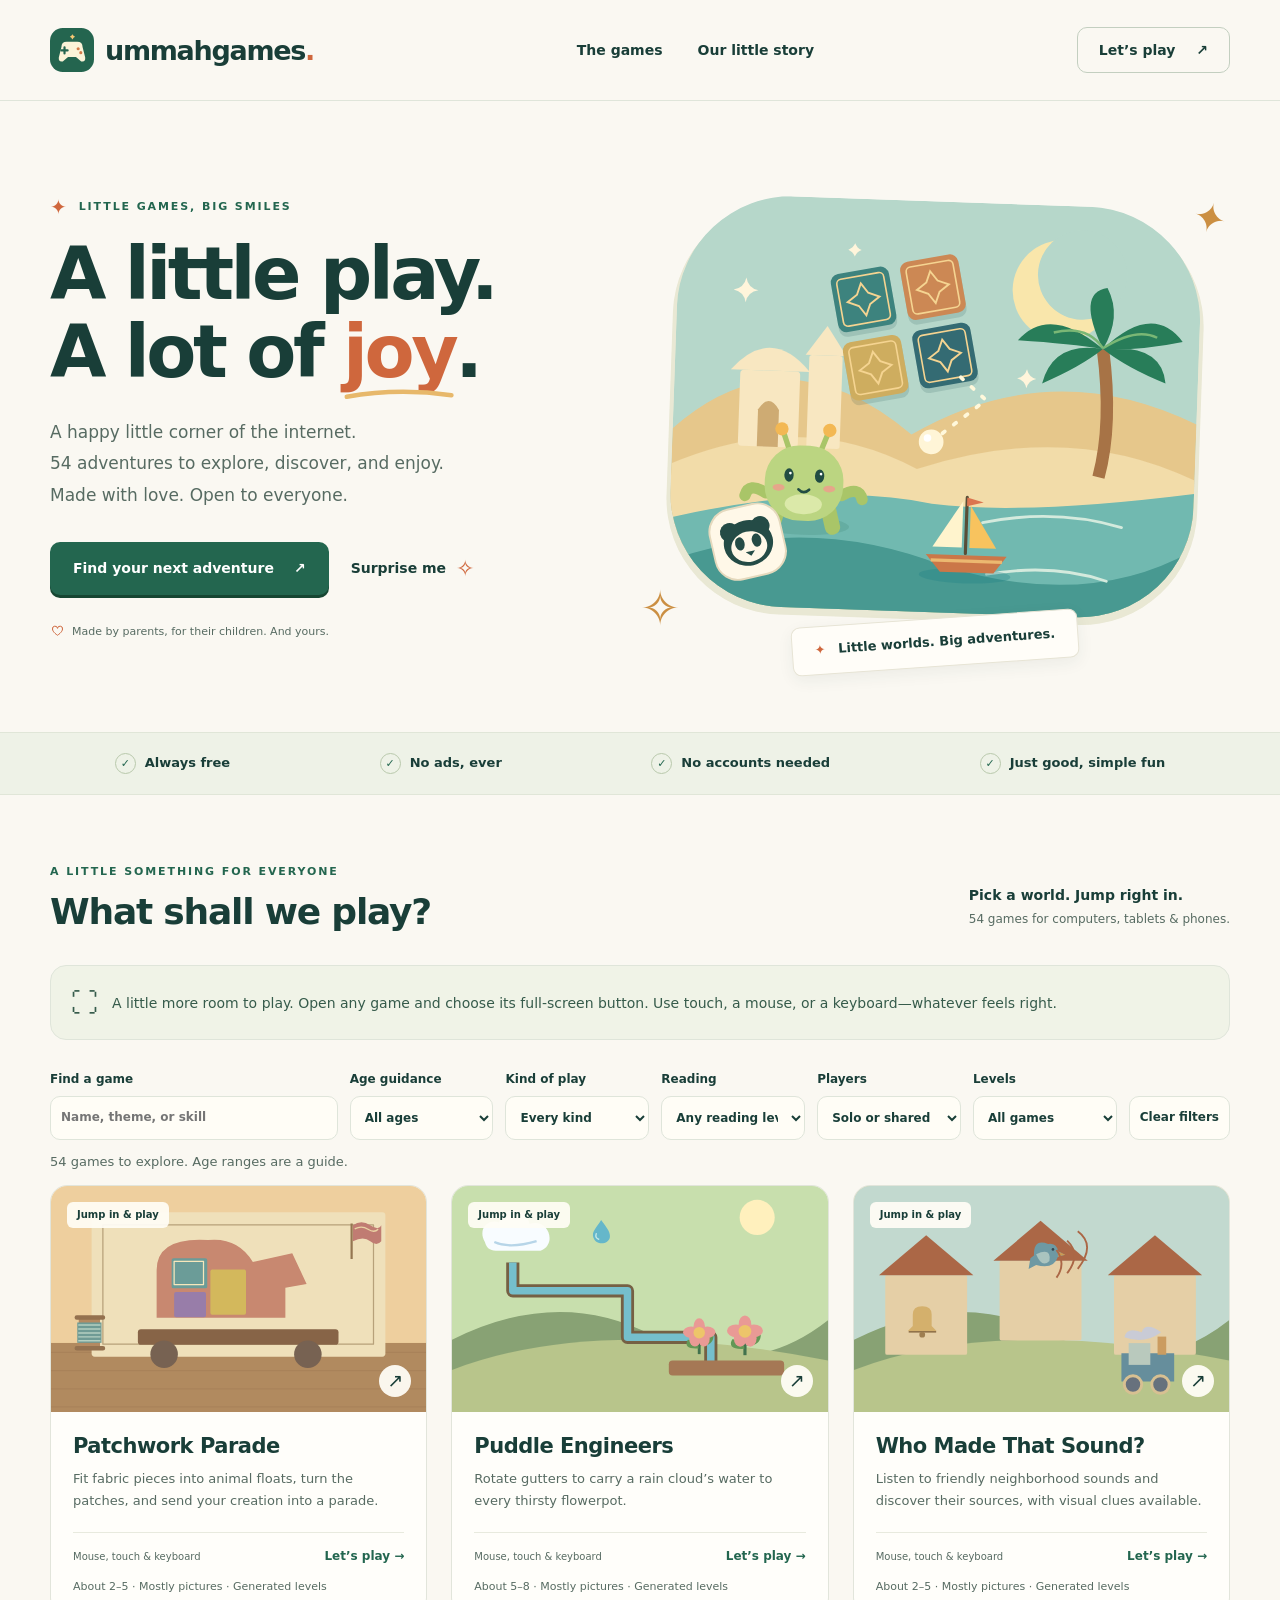
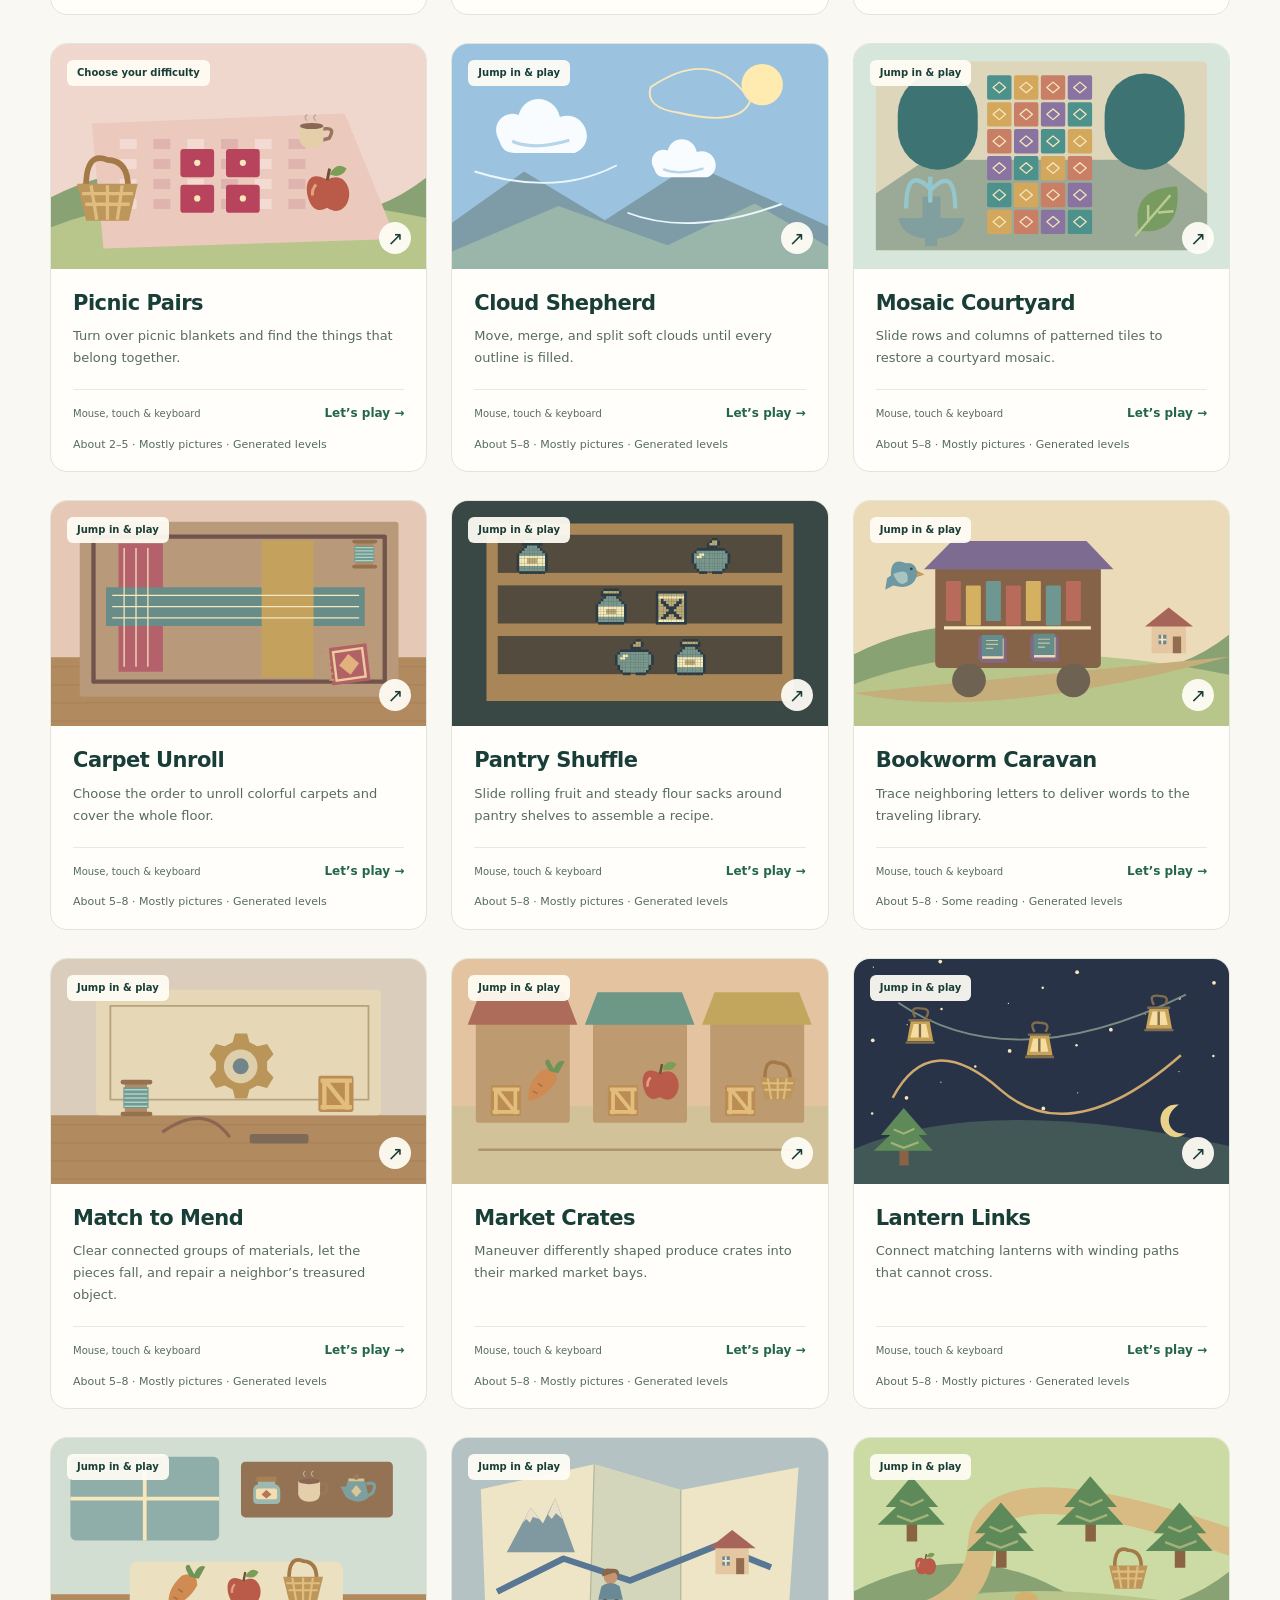
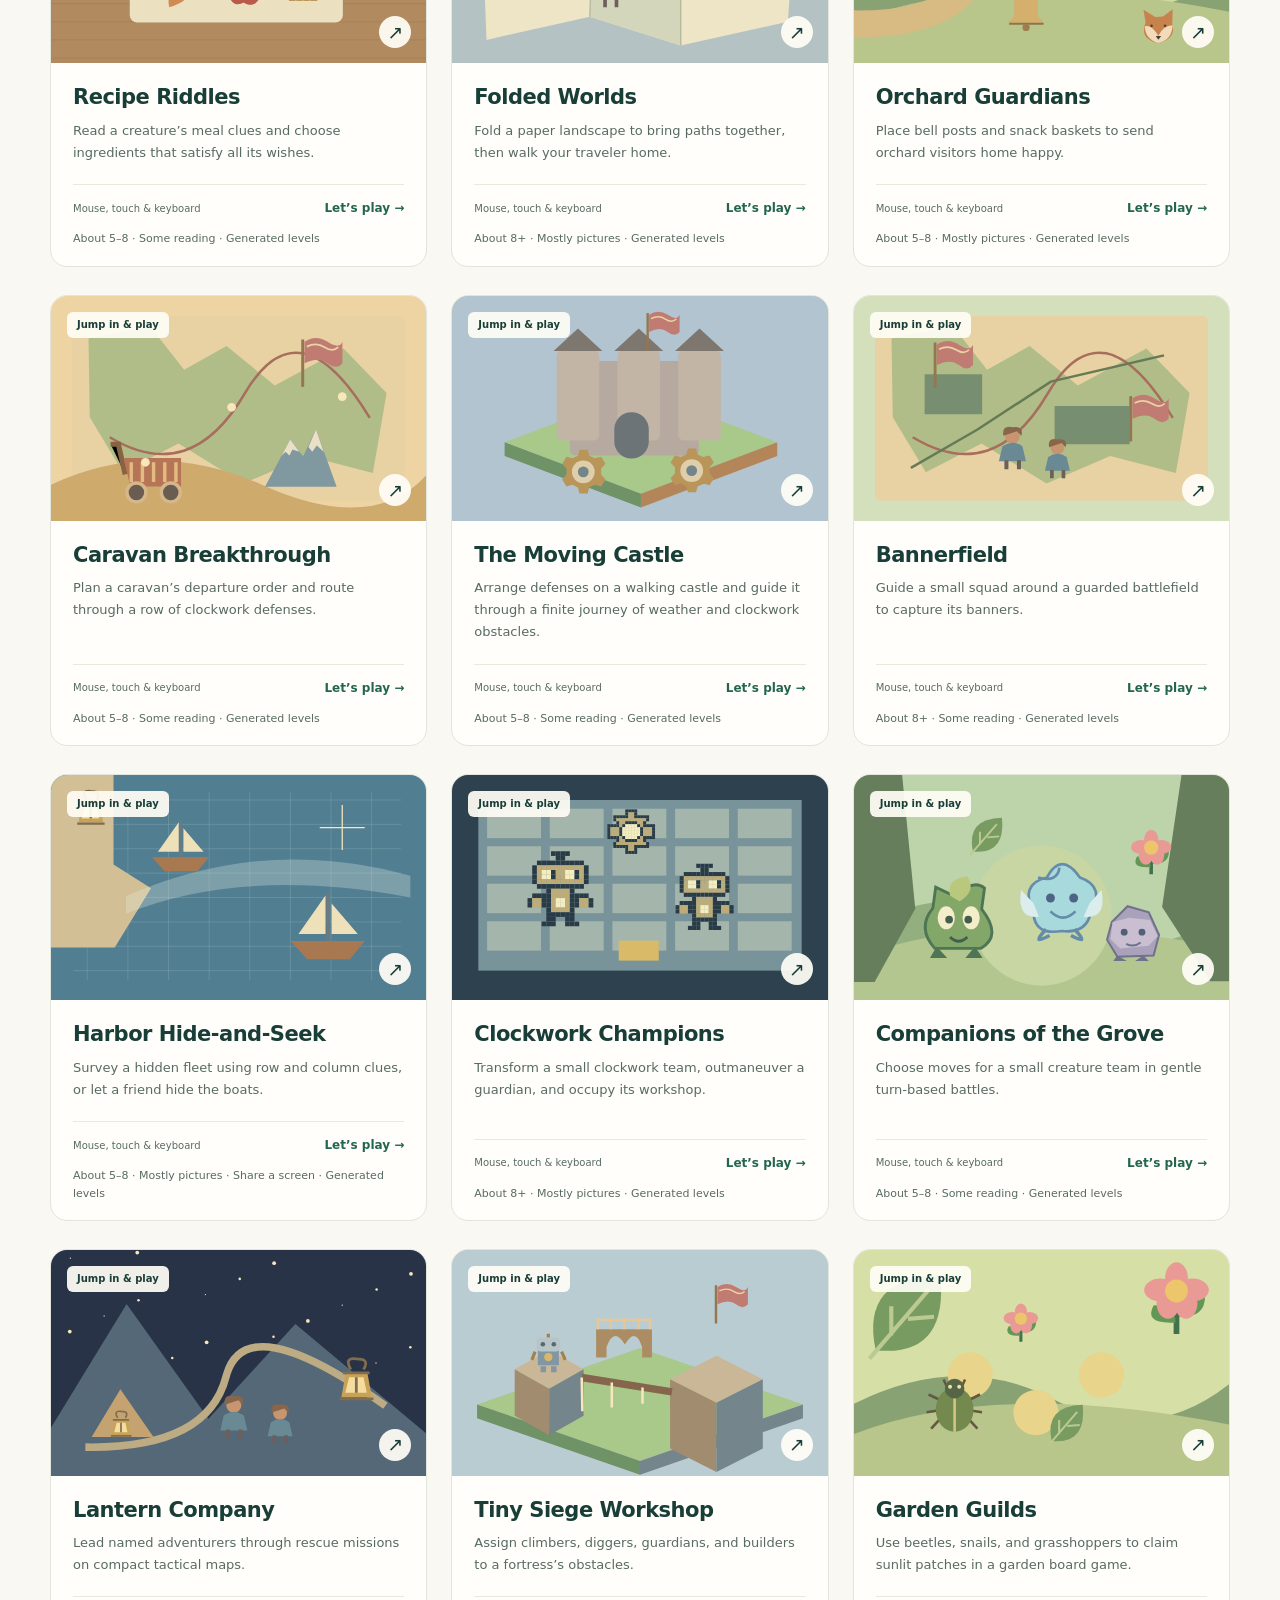
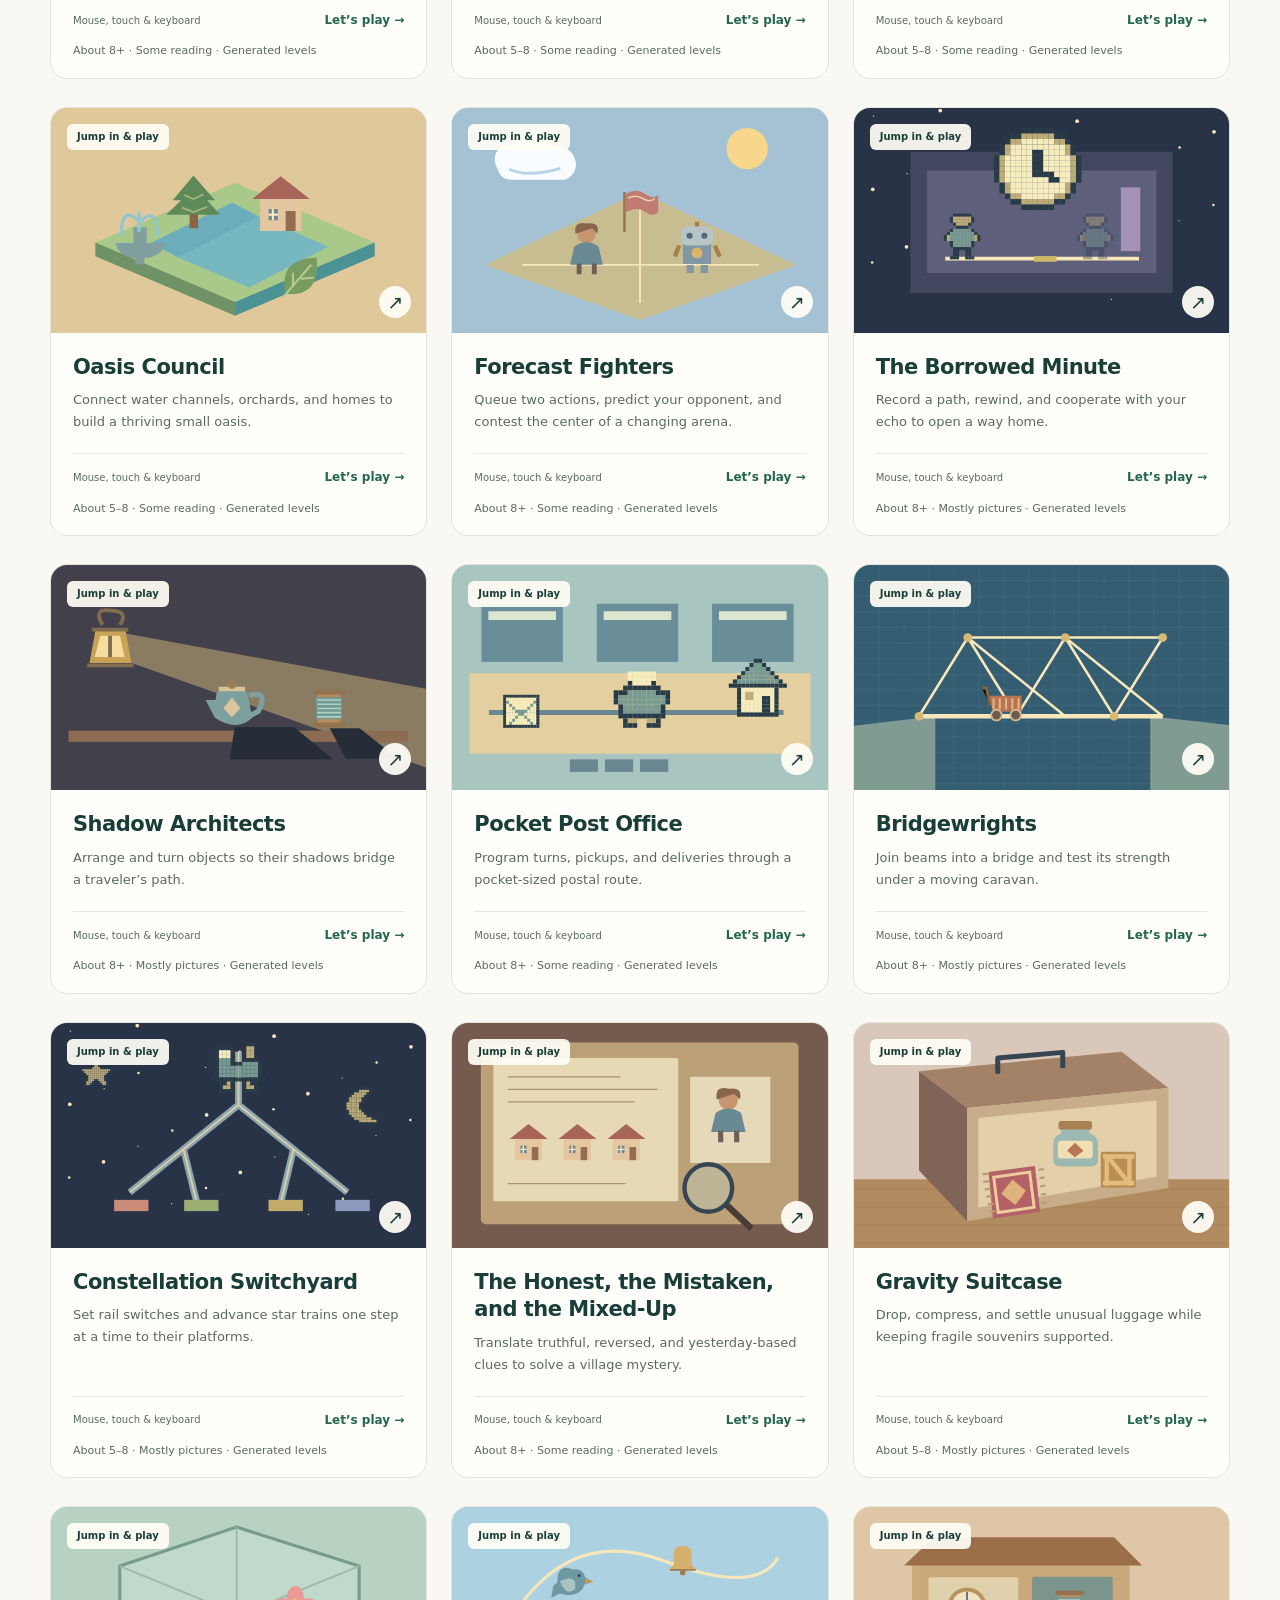
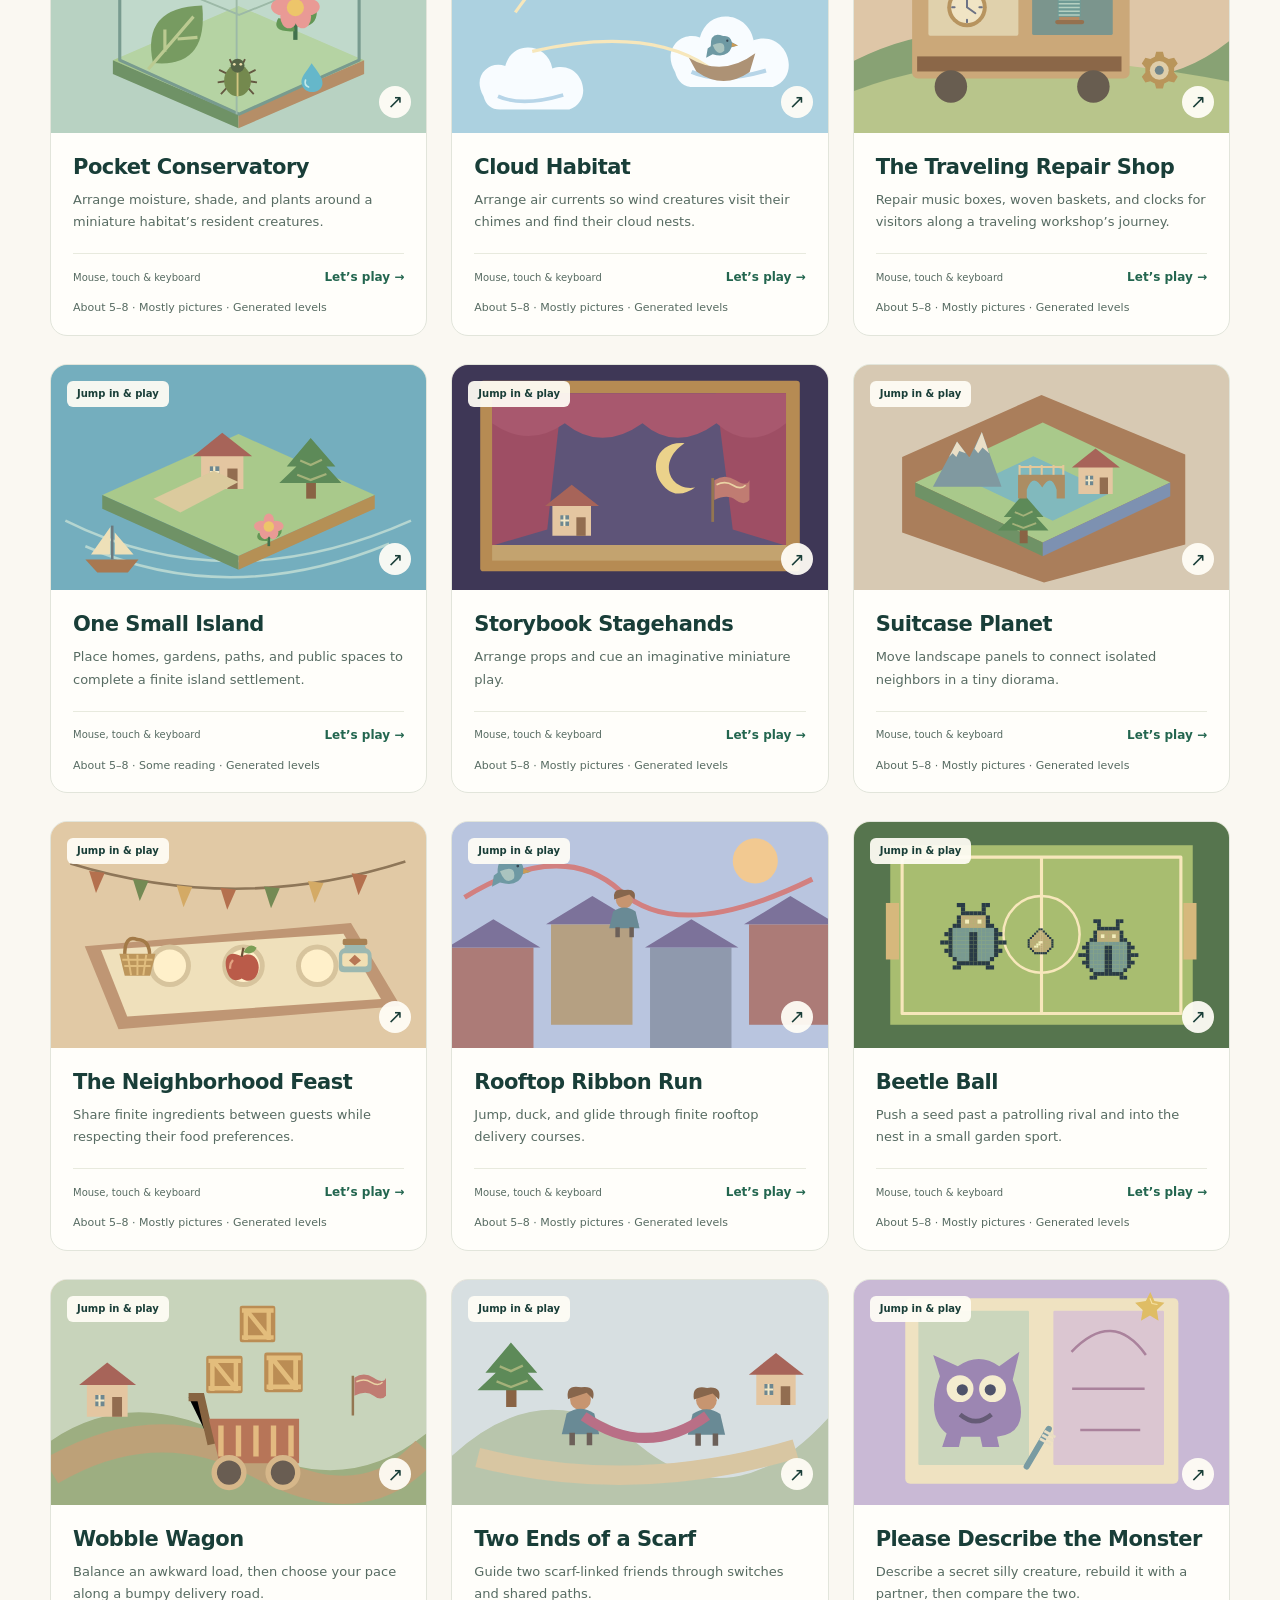
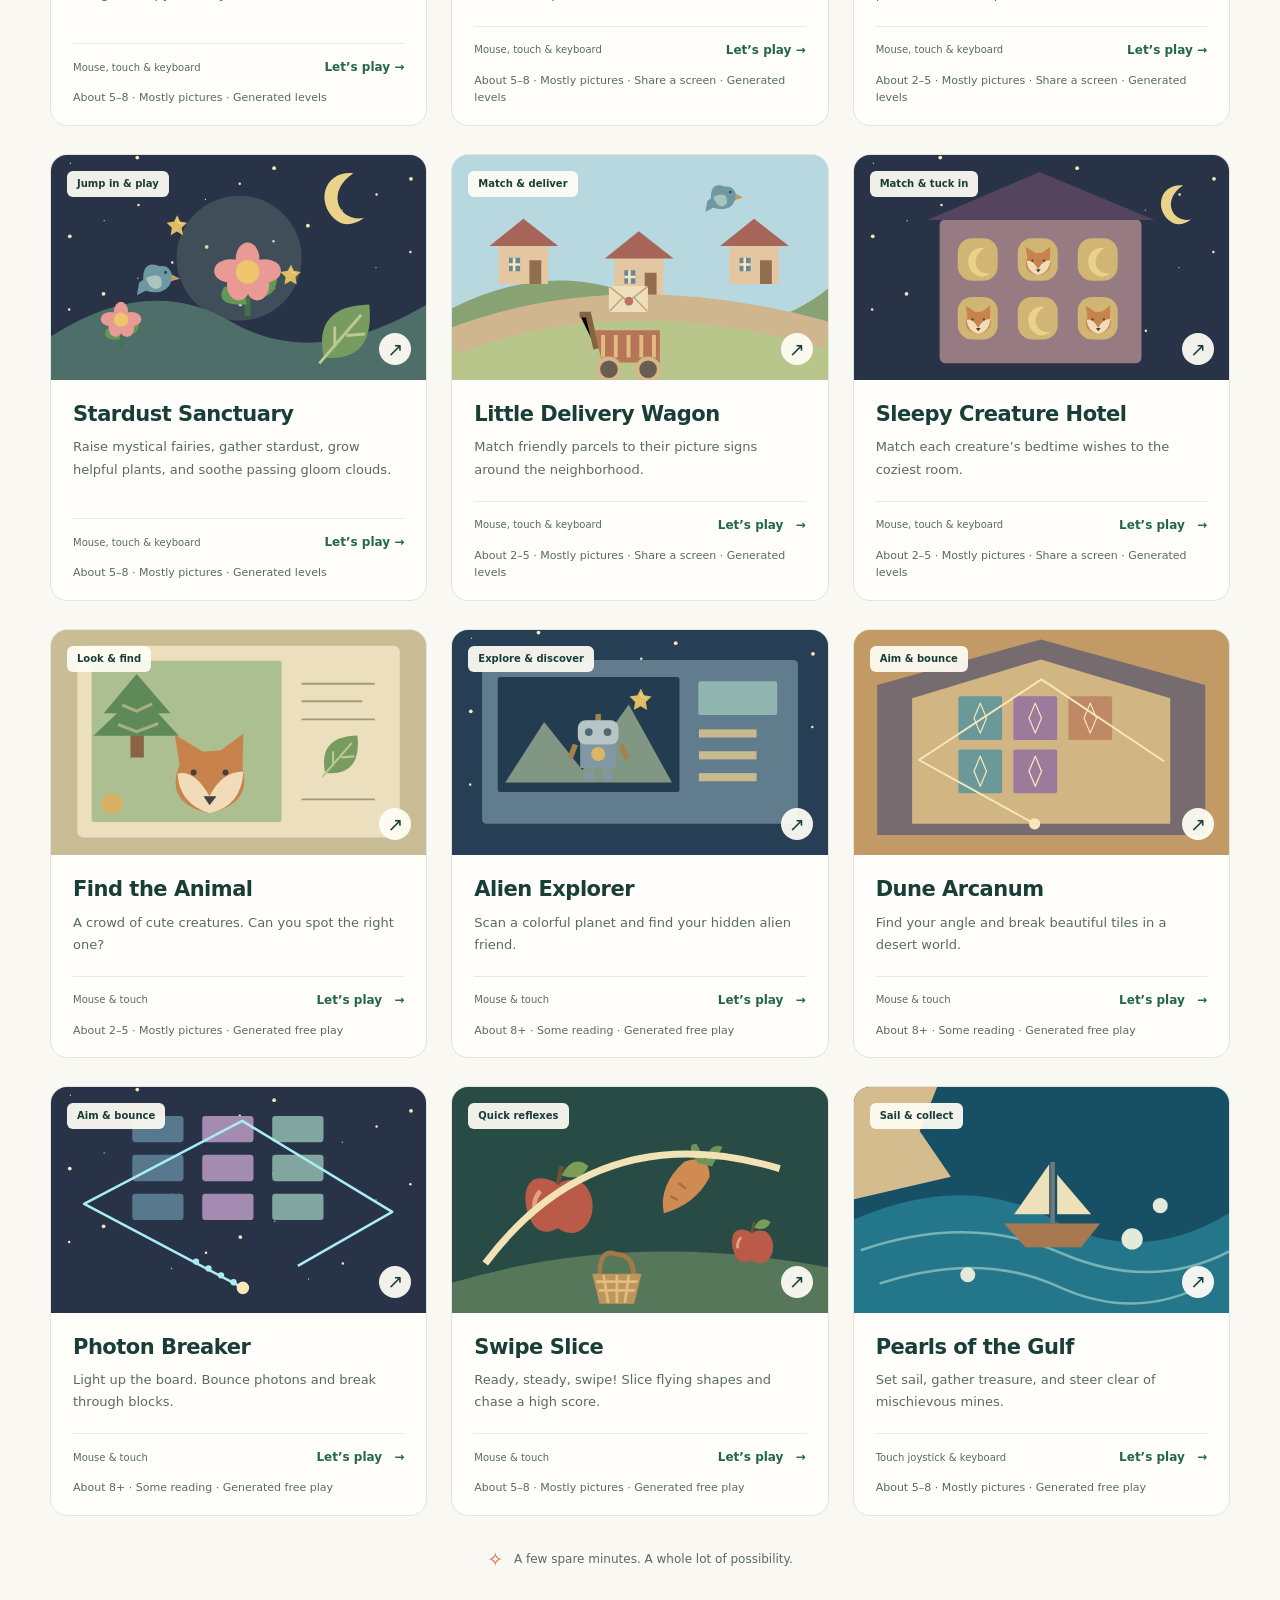
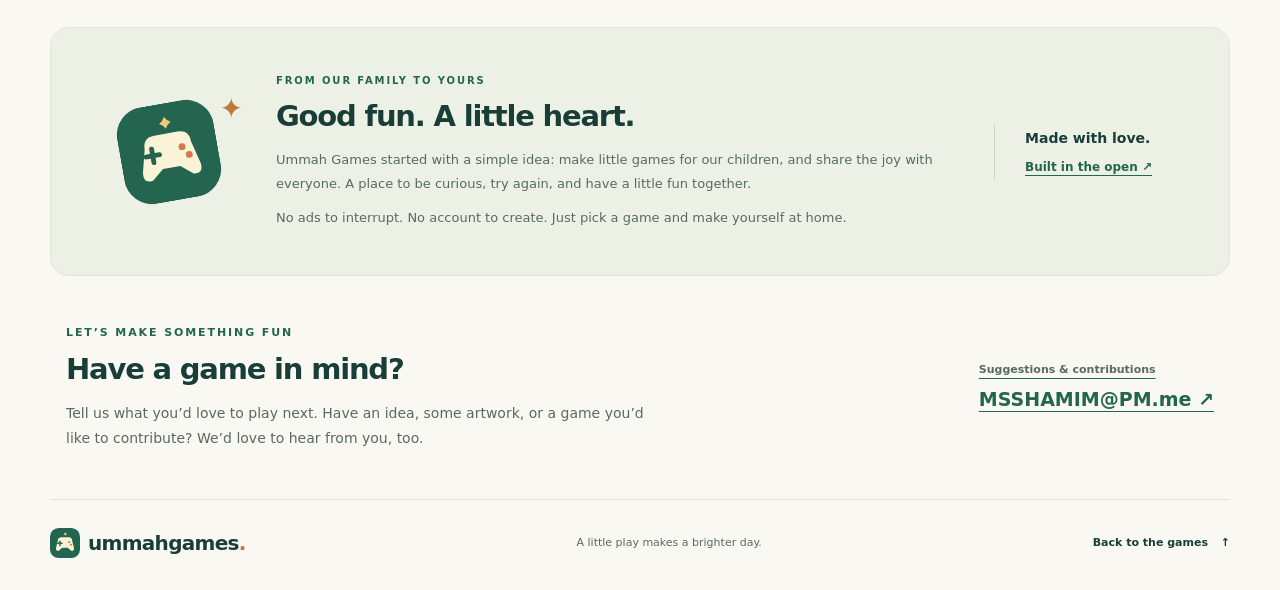
==== commit 9beaa0fb: "update games" ====
--- a/index.html
+++ b/index.html
@@ -5,10 +5,10 @@
   <meta name="viewport" content="width=device-width, initial-scale=1">
   <meta name="theme-color" content="#faf8f2">
   <title>Ummah Games — Little games, big smiles</title>
-  <meta name="description" content="A happy little home for 57 free browser games. Puzzles, tiny adventures, fairy gardens, and thoughtful strategy made for children and families. No ads. No accounts. Just play.">
+  <meta name="description" content="A happy little home for 54 free browser games. Puzzles, tiny adventures, fairy gardens, and thoughtful strategy made for children and families. No ads. No accounts. Just play.">
   <link rel="canonical" href="https://ummahgames.com/">
   <meta property="og:title" content="Ummah Games — Little games, big smiles">
-  <meta property="og:description" content="57 little adventures, made for the joy of playing. Free browser games, with no ads or accounts.">
+  <meta property="og:description" content="54 little adventures, made for the joy of playing. Free browser games, with no ads or accounts.">
   <meta property="og:type" content="website">
   <meta property="og:url" content="https://ummahgames.com/">
   <link rel="icon" type="image/svg+xml" href="images/art/brand.svg">
@@ -31,8 +31,8 @@
       <div class="hero-copy">
         <p class="eyebrow"><span class="tiny-star" aria-hidden="true">✦</span> LITTLE GAMES, BIG SMILES</p>
         <h1 id="hero-title">A little play.<br>A lot of <span class="joy">joy<svg viewBox="0 0 150 18" aria-hidden="true"><path d="M5 12 Q73 0 145 10"/></svg></span>.</h1>
-        <p class="hero-description">A happy little corner of the internet.<br>57 adventures to explore, discover, and enjoy.<br>Made with love. Open to everyone.</p>
-        <div class="hero-actions"><a class="button button-primary" href="#games">Find your next adventure <span aria-hidden="true">↗</span></a><a class="surprise-link" id="surprise-link" href="/find-the-animal/">Surprise me <span aria-hidden="true">✧</span></a></div>
+        <p class="hero-description">A happy little corner of the internet.<br>54 adventures to explore, discover, and enjoy.<br>Made with love. Open to everyone.</p>
+        <div class="hero-actions"><a class="button button-primary" href="#games">Find your next adventure <span aria-hidden="true">↗</span></a><a class="surprise-link" id="surprise-link" href="https://ummahgames.com/matching/find-the-animal/">Surprise me <span aria-hidden="true">✧</span></a></div>
         <p class="parent-note"><svg viewBox="0 0 24 24" aria-hidden="true"><path d="M20 8c0 5-8 10-8 10S4 13 4 8a4 4 0 0 1 8-1 4 4 0 0 1 8 1Z"/></svg> Made by parents, for their children. And yours.</p>
       </div>
       <div class="hero-art">
@@ -43,7 +43,7 @@
     </section>
     <div class="promise-strip"><ul class="container promises" aria-label="Our promise"><li><span aria-hidden="true">✓</span> Always free</li><li><span aria-hidden="true">✓</span> No ads, ever</li><li><span aria-hidden="true">✓</span> No accounts needed</li><li><span aria-hidden="true">✓</span> Just good, simple fun</li></ul></div>
     <section id="games" class="games-section container" aria-labelledby="games-title">
-      <div class="section-heading"><div><p class="eyebrow">A LITTLE SOMETHING FOR EVERYONE</p><h2 id="games-title">What shall we play?</h2></div><p>Pick a world. Jump right in.<br><span>57 games for computers, tablets &amp; phones.</span></p></div>
+      <div class="section-heading"><div><p class="eyebrow">A LITTLE SOMETHING FOR EVERYONE</p><h2 id="games-title">What shall we play?</h2></div><p>Pick a world. Jump right in.<br><span>54 games for computers, tablets &amp; phones.</span></p></div>
       <p class="device-note"><span aria-hidden="true">⛶</span> A little more room to play. Open any game and choose its full-screen button. Use touch, a mouse, or a keyboard—whatever feels right.</p>
       <form class="game-filters" role="search" id="game-filters">
         <label>Find a game<input id="game-search" type="search" placeholder="Name, theme, or skill" autocomplete="off"></label>
@@ -53,235 +53,223 @@
         <label>Players<select id="game-players"><option value="">Solo or shared</option><option value="shared">Great for sharing</option></select></label>
         <label>Levels<select id="game-levels"><option value="">All games</option><option value="numbered">Numbered generated levels</option><option value="free">Free-play / endless modes</option></select></label>
         <button type="reset">Clear filters</button>
-      </form><p id="game-count" role="status" aria-live="polite">57 games to explore. Age ranges are a guide; play together when helpful.</p><p id="game-empty" hidden>No games match yet. Try fewer filters.</p>
+      </form><p id="game-count" role="status" aria-live="polite">54 games to explore. Age ranges are a guide; play together when helpful.</p><p id="game-empty" hidden>No games match yet. Try fewer filters.</p>
       <div class="games-grid">
         <!-- MINI-GAMES:START -->
-        <a class="game-card" href="/patchwork-parade/" aria-labelledby="patchwork-parade-title" aria-describedby="patchwork-parade-description">
-          <div class="game-image"><img src="images/art/patchwork-parade.svg" width="600" height="360" alt="" loading="lazy"><span class="genre">8 levels + generated play</span><span class="card-arrow" aria-hidden="true">↗</span></div>
+        <a class="game-card" href="https://ummahgames.com/puzzles/patchwork-parade/" aria-labelledby="patchwork-parade-title" aria-describedby="patchwork-parade-description">
+          <div class="game-image"><img src="images/art/patchwork-parade.svg" width="600" height="360" alt="" loading="lazy"><span class="genre">Jump in & play</span><span class="card-arrow" aria-hidden="true">↗</span></div>
           <div class="game-copy"><h3 id="patchwork-parade-title">Patchwork Parade</h3><p id="patchwork-parade-description">Fit fabric pieces into animal floats, turn the patches, and send your creation into a parade.</p><div class="game-bottom"><span class="control-label">Mouse, touch &amp; keyboard</span><span class="play-label">Let’s play →</span></div></div>
         </a>
-        <a class="game-card" href="/puddle-engineers/" aria-labelledby="puddle-engineers-title" aria-describedby="puddle-engineers-description">
-          <div class="game-image"><img src="images/art/puddle-engineers.svg" width="600" height="360" alt="" loading="lazy"><span class="genre">8 levels + generated play</span><span class="card-arrow" aria-hidden="true">↗</span></div>
+        <a class="game-card" href="https://ummahgames.com/puzzles/puddle-engineers/" aria-labelledby="puddle-engineers-title" aria-describedby="puddle-engineers-description">
+          <div class="game-image"><img src="images/art/puddle-engineers.svg" width="600" height="360" alt="" loading="lazy"><span class="genre">Jump in & play</span><span class="card-arrow" aria-hidden="true">↗</span></div>
           <div class="game-copy"><h3 id="puddle-engineers-title">Puddle Engineers</h3><p id="puddle-engineers-description">Rotate gutters to carry a rain cloud’s water to every thirsty flowerpot.</p><div class="game-bottom"><span class="control-label">Mouse, touch &amp; keyboard</span><span class="play-label">Let’s play →</span></div></div>
         </a>
-        <a class="game-card" href="/who-made-that-sound/" aria-labelledby="who-made-that-sound-title" aria-describedby="who-made-that-sound-description">
-          <div class="game-image"><img src="images/art/who-made-that-sound.svg" width="600" height="360" alt="" loading="lazy"><span class="genre">8 levels + generated play</span><span class="card-arrow" aria-hidden="true">↗</span></div>
+        <a class="game-card" href="https://ummahgames.com/matching/who-made-that-sound/" aria-labelledby="who-made-that-sound-title" aria-describedby="who-made-that-sound-description">
+          <div class="game-image"><img src="images/art/who-made-that-sound.svg" width="600" height="360" alt="" loading="lazy"><span class="genre">Jump in & play</span><span class="card-arrow" aria-hidden="true">↗</span></div>
           <div class="game-copy"><h3 id="who-made-that-sound-title">Who Made That Sound?</h3><p id="who-made-that-sound-description">Listen to friendly neighborhood sounds and discover their sources, with visual clues available.</p><div class="game-bottom"><span class="control-label">Mouse, touch &amp; keyboard</span><span class="play-label">Let’s play →</span></div></div>
         </a>
-        <a class="game-card" href="/sandcastle-helpers/" aria-labelledby="sandcastle-helpers-title" aria-describedby="sandcastle-helpers-description">
-          <div class="game-image"><img src="images/art/sandcastle-helpers.svg" width="600" height="360" alt="" loading="lazy"><span class="genre">8 levels + generated play</span><span class="card-arrow" aria-hidden="true">↗</span></div>
-          <div class="game-copy"><h3 id="sandcastle-helpers-title">Sandcastle Helpers</h3><p id="sandcastle-helpers-description">Build a sandcastle from shaped blocks, leaving a tunnel for the little crab.</p><div class="game-bottom"><span class="control-label">Mouse, touch &amp; keyboard</span><span class="play-label">Let’s play →</span></div></div>
-        </a>
-        <a class="game-card" href="/picnic-pairs/" aria-labelledby="picnic-pairs-title" aria-describedby="picnic-pairs-description">
-          <div class="game-image"><img src="images/art/picnic-pairs.svg" width="600" height="360" alt="" loading="lazy"><span class="genre">8 levels + generated play</span><span class="card-arrow" aria-hidden="true">↗</span></div>
+        <a class="game-card" href="https://ummahgames.com/matching/picnic-pairs/" aria-labelledby="picnic-pairs-title" aria-describedby="picnic-pairs-description">
+          <div class="game-image"><img src="images/art/picnic-pairs.svg" width="600" height="360" alt="" loading="lazy"><span class="genre">Choose your difficulty</span><span class="card-arrow" aria-hidden="true">↗</span></div>
           <div class="game-copy"><h3 id="picnic-pairs-title">Picnic Pairs</h3><p id="picnic-pairs-description">Turn over picnic blankets and find the things that belong together.</p><div class="game-bottom"><span class="control-label">Mouse, touch &amp; keyboard</span><span class="play-label">Let’s play →</span></div></div>
         </a>
-        <a class="game-card" href="/cloud-shepherd/" aria-labelledby="cloud-shepherd-title" aria-describedby="cloud-shepherd-description">
-          <div class="game-image"><img src="images/art/cloud-shepherd.svg" width="600" height="360" alt="" loading="lazy"><span class="genre">8 levels + generated play</span><span class="card-arrow" aria-hidden="true">↗</span></div>
+        <a class="game-card" href="https://ummahgames.com/puzzles/cloud-shepherd/" aria-labelledby="cloud-shepherd-title" aria-describedby="cloud-shepherd-description">
+          <div class="game-image"><img src="images/art/cloud-shepherd.svg" width="600" height="360" alt="" loading="lazy"><span class="genre">Jump in & play</span><span class="card-arrow" aria-hidden="true">↗</span></div>
           <div class="game-copy"><h3 id="cloud-shepherd-title">Cloud Shepherd</h3><p id="cloud-shepherd-description">Move, merge, and split soft clouds until every outline is filled.</p><div class="game-bottom"><span class="control-label">Mouse, touch &amp; keyboard</span><span class="play-label">Let’s play →</span></div></div>
         </a>
-        <a class="game-card" href="/mosaic-courtyard/" aria-labelledby="mosaic-courtyard-title" aria-describedby="mosaic-courtyard-description">
-          <div class="game-image"><img src="images/art/mosaic-courtyard.svg" width="600" height="360" alt="" loading="lazy"><span class="genre">8 levels + generated play</span><span class="card-arrow" aria-hidden="true">↗</span></div>
+        <a class="game-card" href="https://ummahgames.com/puzzles/mosaic-courtyard/" aria-labelledby="mosaic-courtyard-title" aria-describedby="mosaic-courtyard-description">
+          <div class="game-image"><img src="images/art/mosaic-courtyard.svg" width="600" height="360" alt="" loading="lazy"><span class="genre">Jump in & play</span><span class="card-arrow" aria-hidden="true">↗</span></div>
           <div class="game-copy"><h3 id="mosaic-courtyard-title">Mosaic Courtyard</h3><p id="mosaic-courtyard-description">Slide rows and columns of patterned tiles to restore a courtyard mosaic.</p><div class="game-bottom"><span class="control-label">Mouse, touch &amp; keyboard</span><span class="play-label">Let’s play →</span></div></div>
         </a>
-        <a class="game-card" href="/carpet-unroll/" aria-labelledby="carpet-unroll-title" aria-describedby="carpet-unroll-description">
-          <div class="game-image"><img src="images/art/carpet-unroll.svg" width="600" height="360" alt="" loading="lazy"><span class="genre">8 levels + generated play</span><span class="card-arrow" aria-hidden="true">↗</span></div>
+        <a class="game-card" href="https://ummahgames.com/puzzles/carpet-unroll/" aria-labelledby="carpet-unroll-title" aria-describedby="carpet-unroll-description">
+          <div class="game-image"><img src="images/art/carpet-unroll.svg" width="600" height="360" alt="" loading="lazy"><span class="genre">Jump in & play</span><span class="card-arrow" aria-hidden="true">↗</span></div>
           <div class="game-copy"><h3 id="carpet-unroll-title">Carpet Unroll</h3><p id="carpet-unroll-description">Choose the order to unroll colorful carpets and cover the whole floor.</p><div class="game-bottom"><span class="control-label">Mouse, touch &amp; keyboard</span><span class="play-label">Let’s play →</span></div></div>
         </a>
-        <a class="game-card" href="/pantry-shuffle/" aria-labelledby="pantry-shuffle-title" aria-describedby="pantry-shuffle-description">
-          <div class="game-image"><img src="images/art/pantry-shuffle.svg" width="600" height="360" alt="" loading="lazy"><span class="genre">8 levels + generated play</span><span class="card-arrow" aria-hidden="true">↗</span></div>
+        <a class="game-card" href="https://ummahgames.com/puzzles/pantry-shuffle/" aria-labelledby="pantry-shuffle-title" aria-describedby="pantry-shuffle-description">
+          <div class="game-image"><img src="images/art/pantry-shuffle.svg" width="600" height="360" alt="" loading="lazy"><span class="genre">Jump in & play</span><span class="card-arrow" aria-hidden="true">↗</span></div>
           <div class="game-copy"><h3 id="pantry-shuffle-title">Pantry Shuffle</h3><p id="pantry-shuffle-description">Slide rolling fruit and steady flour sacks around pantry shelves to assemble a recipe.</p><div class="game-bottom"><span class="control-label">Mouse, touch &amp; keyboard</span><span class="play-label">Let’s play →</span></div></div>
         </a>
-        <a class="game-card" href="/bookworm-caravan/" aria-labelledby="bookworm-caravan-title" aria-describedby="bookworm-caravan-description">
-          <div class="game-image"><img src="images/art/bookworm-caravan.svg" width="600" height="360" alt="" loading="lazy"><span class="genre">8 levels + generated play</span><span class="card-arrow" aria-hidden="true">↗</span></div>
+        <a class="game-card" href="https://ummahgames.com/puzzles/bookworm-caravan/" aria-labelledby="bookworm-caravan-title" aria-describedby="bookworm-caravan-description">
+          <div class="game-image"><img src="images/art/bookworm-caravan.svg" width="600" height="360" alt="" loading="lazy"><span class="genre">Jump in & play</span><span class="card-arrow" aria-hidden="true">↗</span></div>
           <div class="game-copy"><h3 id="bookworm-caravan-title">Bookworm Caravan</h3><p id="bookworm-caravan-description">Trace neighboring letters to deliver words to the traveling library.</p><div class="game-bottom"><span class="control-label">Mouse, touch &amp; keyboard</span><span class="play-label">Let’s play →</span></div></div>
         </a>
-        <a class="game-card" href="/match-to-mend/" aria-labelledby="match-to-mend-title" aria-describedby="match-to-mend-description">
-          <div class="game-image"><img src="images/art/match-to-mend.svg" width="600" height="360" alt="" loading="lazy"><span class="genre">8 levels + generated play</span><span class="card-arrow" aria-hidden="true">↗</span></div>
+        <a class="game-card" href="https://ummahgames.com/puzzles/match-to-mend/" aria-labelledby="match-to-mend-title" aria-describedby="match-to-mend-description">
+          <div class="game-image"><img src="images/art/match-to-mend.svg" width="600" height="360" alt="" loading="lazy"><span class="genre">Jump in & play</span><span class="card-arrow" aria-hidden="true">↗</span></div>
           <div class="game-copy"><h3 id="match-to-mend-title">Match to Mend</h3><p id="match-to-mend-description">Clear connected groups of materials, let the pieces fall, and repair a neighbor’s treasured object.</p><div class="game-bottom"><span class="control-label">Mouse, touch &amp; keyboard</span><span class="play-label">Let’s play →</span></div></div>
         </a>
-        <a class="game-card" href="/market-crates/" aria-labelledby="market-crates-title" aria-describedby="market-crates-description">
-          <div class="game-image"><img src="images/art/market-crates.svg" width="600" height="360" alt="" loading="lazy"><span class="genre">8 levels + generated play</span><span class="card-arrow" aria-hidden="true">↗</span></div>
+        <a class="game-card" href="https://ummahgames.com/puzzles/market-crates/" aria-labelledby="market-crates-title" aria-describedby="market-crates-description">
+          <div class="game-image"><img src="images/art/market-crates.svg" width="600" height="360" alt="" loading="lazy"><span class="genre">Jump in & play</span><span class="card-arrow" aria-hidden="true">↗</span></div>
           <div class="game-copy"><h3 id="market-crates-title">Market Crates</h3><p id="market-crates-description">Maneuver differently shaped produce crates into their marked market bays.</p><div class="game-bottom"><span class="control-label">Mouse, touch &amp; keyboard</span><span class="play-label">Let’s play →</span></div></div>
         </a>
-        <a class="game-card" href="/lantern-links/" aria-labelledby="lantern-links-title" aria-describedby="lantern-links-description">
-          <div class="game-image"><img src="images/art/lantern-links.svg" width="600" height="360" alt="" loading="lazy"><span class="genre">8 levels + generated play</span><span class="card-arrow" aria-hidden="true">↗</span></div>
+        <a class="game-card" href="https://ummahgames.com/puzzles/lantern-links/" aria-labelledby="lantern-links-title" aria-describedby="lantern-links-description">
+          <div class="game-image"><img src="images/art/lantern-links.svg" width="600" height="360" alt="" loading="lazy"><span class="genre">Jump in & play</span><span class="card-arrow" aria-hidden="true">↗</span></div>
           <div class="game-copy"><h3 id="lantern-links-title">Lantern Links</h3><p id="lantern-links-description">Connect matching lanterns with winding paths that cannot cross.</p><div class="game-bottom"><span class="control-label">Mouse, touch &amp; keyboard</span><span class="play-label">Let’s play →</span></div></div>
         </a>
-        <a class="game-card" href="/button-burrows/" aria-labelledby="button-burrows-title" aria-describedby="button-burrows-description">
-          <div class="game-image"><img src="images/art/button-burrows.svg" width="600" height="360" alt="" loading="lazy"><span class="genre">8 levels + generated play</span><span class="card-arrow" aria-hidden="true">↗</span></div>
-          <div class="game-copy"><h3 id="button-burrows-title">Button Burrows</h3><p id="button-burrows-description">Swap neighboring tunnel buttons to reconnect a burrow from entrance to home.</p><div class="game-bottom"><span class="control-label">Mouse, touch &amp; keyboard</span><span class="play-label">Let’s play →</span></div></div>
-        </a>
-        <a class="game-card" href="/recipe-riddles/" aria-labelledby="recipe-riddles-title" aria-describedby="recipe-riddles-description">
-          <div class="game-image"><img src="images/art/recipe-riddles.svg" width="600" height="360" alt="" loading="lazy"><span class="genre">8 levels + generated play</span><span class="card-arrow" aria-hidden="true">↗</span></div>
+        <a class="game-card" href="https://ummahgames.com/puzzles/recipe-riddles/" aria-labelledby="recipe-riddles-title" aria-describedby="recipe-riddles-description">
+          <div class="game-image"><img src="images/art/recipe-riddles.svg" width="600" height="360" alt="" loading="lazy"><span class="genre">Jump in & play</span><span class="card-arrow" aria-hidden="true">↗</span></div>
           <div class="game-copy"><h3 id="recipe-riddles-title">Recipe Riddles</h3><p id="recipe-riddles-description">Read a creature’s meal clues and choose ingredients that satisfy all its wishes.</p><div class="game-bottom"><span class="control-label">Mouse, touch &amp; keyboard</span><span class="play-label">Let’s play →</span></div></div>
         </a>
-        <a class="game-card" href="/folded-worlds/" aria-labelledby="folded-worlds-title" aria-describedby="folded-worlds-description">
-          <div class="game-image"><img src="images/art/folded-worlds.svg" width="600" height="360" alt="" loading="lazy"><span class="genre">8 levels + generated play</span><span class="card-arrow" aria-hidden="true">↗</span></div>
+        <a class="game-card" href="https://ummahgames.com/puzzles/folded-worlds/" aria-labelledby="folded-worlds-title" aria-describedby="folded-worlds-description">
+          <div class="game-image"><img src="images/art/folded-worlds.svg" width="600" height="360" alt="" loading="lazy"><span class="genre">Jump in & play</span><span class="card-arrow" aria-hidden="true">↗</span></div>
           <div class="game-copy"><h3 id="folded-worlds-title">Folded Worlds</h3><p id="folded-worlds-description">Fold a paper landscape to bring paths together, then walk your traveler home.</p><div class="game-bottom"><span class="control-label">Mouse, touch &amp; keyboard</span><span class="play-label">Let’s play →</span></div></div>
         </a>
-        <a class="game-card" href="/orchard-guardians/" aria-labelledby="orchard-guardians-title" aria-describedby="orchard-guardians-description">
-          <div class="game-image"><img src="images/art/orchard-guardians.svg" width="600" height="360" alt="" loading="lazy"><span class="genre">8 levels + generated play</span><span class="card-arrow" aria-hidden="true">↗</span></div>
+        <a class="game-card" href="https://ummahgames.com/strategy/orchard-guardians/" aria-labelledby="orchard-guardians-title" aria-describedby="orchard-guardians-description">
+          <div class="game-image"><img src="images/art/orchard-guardians.svg" width="600" height="360" alt="" loading="lazy"><span class="genre">Jump in & play</span><span class="card-arrow" aria-hidden="true">↗</span></div>
           <div class="game-copy"><h3 id="orchard-guardians-title">Orchard Guardians</h3><p id="orchard-guardians-description">Place bell posts and snack baskets to send orchard visitors home happy.</p><div class="game-bottom"><span class="control-label">Mouse, touch &amp; keyboard</span><span class="play-label">Let’s play →</span></div></div>
         </a>
-        <a class="game-card" href="/caravan-breakthrough/" aria-labelledby="caravan-breakthrough-title" aria-describedby="caravan-breakthrough-description">
-          <div class="game-image"><img src="images/art/caravan-breakthrough.svg" width="600" height="360" alt="" loading="lazy"><span class="genre">8 levels + generated play</span><span class="card-arrow" aria-hidden="true">↗</span></div>
+        <a class="game-card" href="https://ummahgames.com/strategy/caravan-breakthrough/" aria-labelledby="caravan-breakthrough-title" aria-describedby="caravan-breakthrough-description">
+          <div class="game-image"><img src="images/art/caravan-breakthrough.svg" width="600" height="360" alt="" loading="lazy"><span class="genre">Jump in & play</span><span class="card-arrow" aria-hidden="true">↗</span></div>
           <div class="game-copy"><h3 id="caravan-breakthrough-title">Caravan Breakthrough</h3><p id="caravan-breakthrough-description">Plan a caravan’s departure order and route through a row of clockwork defenses.</p><div class="game-bottom"><span class="control-label">Mouse, touch &amp; keyboard</span><span class="play-label">Let’s play →</span></div></div>
         </a>
-        <a class="game-card" href="/the-moving-castle/" aria-labelledby="the-moving-castle-title" aria-describedby="the-moving-castle-description">
-          <div class="game-image"><img src="images/art/the-moving-castle.svg" width="600" height="360" alt="" loading="lazy"><span class="genre">8 levels + generated play</span><span class="card-arrow" aria-hidden="true">↗</span></div>
+        <a class="game-card" href="https://ummahgames.com/strategy/the-moving-castle/" aria-labelledby="the-moving-castle-title" aria-describedby="the-moving-castle-description">
+          <div class="game-image"><img src="images/art/the-moving-castle.svg" width="600" height="360" alt="" loading="lazy"><span class="genre">Jump in & play</span><span class="card-arrow" aria-hidden="true">↗</span></div>
           <div class="game-copy"><h3 id="the-moving-castle-title">The Moving Castle</h3><p id="the-moving-castle-description">Arrange defenses on a walking castle and guide it through a finite journey of weather and clockwork obstacles.</p><div class="game-bottom"><span class="control-label">Mouse, touch &amp; keyboard</span><span class="play-label">Let’s play →</span></div></div>
         </a>
-        <a class="game-card" href="/bannerfield/" aria-labelledby="bannerfield-title" aria-describedby="bannerfield-description">
-          <div class="game-image"><img src="images/art/bannerfield.svg" width="600" height="360" alt="" loading="lazy"><span class="genre">8 levels + generated play</span><span class="card-arrow" aria-hidden="true">↗</span></div>
+        <a class="game-card" href="https://ummahgames.com/strategy/bannerfield/" aria-labelledby="bannerfield-title" aria-describedby="bannerfield-description">
+          <div class="game-image"><img src="images/art/bannerfield.svg" width="600" height="360" alt="" loading="lazy"><span class="genre">Jump in & play</span><span class="card-arrow" aria-hidden="true">↗</span></div>
           <div class="game-copy"><h3 id="bannerfield-title">Bannerfield</h3><p id="bannerfield-description">Guide a small squad around a guarded battlefield to capture its banners.</p><div class="game-bottom"><span class="control-label">Mouse, touch &amp; keyboard</span><span class="play-label">Let’s play →</span></div></div>
         </a>
-        <a class="game-card" href="/harbor-hide-and-seek/" aria-labelledby="harbor-hide-and-seek-title" aria-describedby="harbor-hide-and-seek-description">
-          <div class="game-image"><img src="images/art/harbor-hide-and-seek.svg" width="600" height="360" alt="" loading="lazy"><span class="genre">8 levels + generated play</span><span class="card-arrow" aria-hidden="true">↗</span></div>
+        <a class="game-card" href="https://ummahgames.com/strategy/harbor-hide-and-seek/" aria-labelledby="harbor-hide-and-seek-title" aria-describedby="harbor-hide-and-seek-description">
+          <div class="game-image"><img src="images/art/harbor-hide-and-seek.svg" width="600" height="360" alt="" loading="lazy"><span class="genre">Jump in & play</span><span class="card-arrow" aria-hidden="true">↗</span></div>
           <div class="game-copy"><h3 id="harbor-hide-and-seek-title">Harbor Hide-and-Seek</h3><p id="harbor-hide-and-seek-description">Survey a hidden fleet using row and column clues, or let a friend hide the boats.</p><div class="game-bottom"><span class="control-label">Mouse, touch &amp; keyboard</span><span class="play-label">Let’s play →</span></div></div>
         </a>
-        <a class="game-card" href="/clockwork-champions/" aria-labelledby="clockwork-champions-title" aria-describedby="clockwork-champions-description">
-          <div class="game-image"><img src="images/art/clockwork-champions.svg" width="600" height="360" alt="" loading="lazy"><span class="genre">8 levels + generated play</span><span class="card-arrow" aria-hidden="true">↗</span></div>
+        <a class="game-card" href="https://ummahgames.com/strategy/clockwork-champions/" aria-labelledby="clockwork-champions-title" aria-describedby="clockwork-champions-description">
+          <div class="game-image"><img src="images/art/clockwork-champions.svg" width="600" height="360" alt="" loading="lazy"><span class="genre">Jump in & play</span><span class="card-arrow" aria-hidden="true">↗</span></div>
           <div class="game-copy"><h3 id="clockwork-champions-title">Clockwork Champions</h3><p id="clockwork-champions-description">Transform a small clockwork team, outmaneuver a guardian, and occupy its workshop.</p><div class="game-bottom"><span class="control-label">Mouse, touch &amp; keyboard</span><span class="play-label">Let’s play →</span></div></div>
         </a>
-        <a class="game-card" href="/companions-of-the-grove/" aria-labelledby="companions-of-the-grove-title" aria-describedby="companions-of-the-grove-description">
-          <div class="game-image"><img src="images/art/companions-of-the-grove.svg" width="600" height="360" alt="" loading="lazy"><span class="genre">8 levels + generated play</span><span class="card-arrow" aria-hidden="true">↗</span></div>
+        <a class="game-card" href="https://ummahgames.com/strategy/companions-of-the-grove/" aria-labelledby="companions-of-the-grove-title" aria-describedby="companions-of-the-grove-description">
+          <div class="game-image"><img src="images/art/companions-of-the-grove.svg" width="600" height="360" alt="" loading="lazy"><span class="genre">Jump in & play</span><span class="card-arrow" aria-hidden="true">↗</span></div>
           <div class="game-copy"><h3 id="companions-of-the-grove-title">Companions of the Grove</h3><p id="companions-of-the-grove-description">Choose moves for a small creature team in gentle turn-based battles.</p><div class="game-bottom"><span class="control-label">Mouse, touch &amp; keyboard</span><span class="play-label">Let’s play →</span></div></div>
         </a>
-        <a class="game-card" href="/lantern-company/" aria-labelledby="lantern-company-title" aria-describedby="lantern-company-description">
-          <div class="game-image"><img src="images/art/lantern-company.svg" width="600" height="360" alt="" loading="lazy"><span class="genre">8 levels + generated play</span><span class="card-arrow" aria-hidden="true">↗</span></div>
+        <a class="game-card" href="https://ummahgames.com/strategy/lantern-company/" aria-labelledby="lantern-company-title" aria-describedby="lantern-company-description">
+          <div class="game-image"><img src="images/art/lantern-company.svg" width="600" height="360" alt="" loading="lazy"><span class="genre">Jump in & play</span><span class="card-arrow" aria-hidden="true">↗</span></div>
           <div class="game-copy"><h3 id="lantern-company-title">Lantern Company</h3><p id="lantern-company-description">Lead named adventurers through rescue missions on compact tactical maps.</p><div class="game-bottom"><span class="control-label">Mouse, touch &amp; keyboard</span><span class="play-label">Let’s play →</span></div></div>
         </a>
-        <a class="game-card" href="/tiny-siege-workshop/" aria-labelledby="tiny-siege-workshop-title" aria-describedby="tiny-siege-workshop-description">
-          <div class="game-image"><img src="images/art/tiny-siege-workshop.svg" width="600" height="360" alt="" loading="lazy"><span class="genre">8 levels + generated play</span><span class="card-arrow" aria-hidden="true">↗</span></div>
+        <a class="game-card" href="https://ummahgames.com/strategy/tiny-siege-workshop/" aria-labelledby="tiny-siege-workshop-title" aria-describedby="tiny-siege-workshop-description">
+          <div class="game-image"><img src="images/art/tiny-siege-workshop.svg" width="600" height="360" alt="" loading="lazy"><span class="genre">Jump in & play</span><span class="card-arrow" aria-hidden="true">↗</span></div>
           <div class="game-copy"><h3 id="tiny-siege-workshop-title">Tiny Siege Workshop</h3><p id="tiny-siege-workshop-description">Assign climbers, diggers, guardians, and builders to a fortress’s obstacles.</p><div class="game-bottom"><span class="control-label">Mouse, touch &amp; keyboard</span><span class="play-label">Let’s play →</span></div></div>
         </a>
-        <a class="game-card" href="/garden-guilds/" aria-labelledby="garden-guilds-title" aria-describedby="garden-guilds-description">
-          <div class="game-image"><img src="images/art/garden-guilds.svg" width="600" height="360" alt="" loading="lazy"><span class="genre">8 levels + generated play</span><span class="card-arrow" aria-hidden="true">↗</span></div>
+        <a class="game-card" href="https://ummahgames.com/strategy/garden-guilds/" aria-labelledby="garden-guilds-title" aria-describedby="garden-guilds-description">
+          <div class="game-image"><img src="images/art/garden-guilds.svg" width="600" height="360" alt="" loading="lazy"><span class="genre">Jump in & play</span><span class="card-arrow" aria-hidden="true">↗</span></div>
           <div class="game-copy"><h3 id="garden-guilds-title">Garden Guilds</h3><p id="garden-guilds-description">Use beetles, snails, and grasshoppers to claim sunlit patches in a garden board game.</p><div class="game-bottom"><span class="control-label">Mouse, touch &amp; keyboard</span><span class="play-label">Let’s play →</span></div></div>
         </a>
-        <a class="game-card" href="/oasis-council/" aria-labelledby="oasis-council-title" aria-describedby="oasis-council-description">
-          <div class="game-image"><img src="images/art/oasis-council.svg" width="600" height="360" alt="" loading="lazy"><span class="genre">8 levels + generated play</span><span class="card-arrow" aria-hidden="true">↗</span></div>
+        <a class="game-card" href="https://ummahgames.com/strategy/oasis-council/" aria-labelledby="oasis-council-title" aria-describedby="oasis-council-description">
+          <div class="game-image"><img src="images/art/oasis-council.svg" width="600" height="360" alt="" loading="lazy"><span class="genre">Jump in & play</span><span class="card-arrow" aria-hidden="true">↗</span></div>
           <div class="game-copy"><h3 id="oasis-council-title">Oasis Council</h3><p id="oasis-council-description">Connect water channels, orchards, and homes to build a thriving small oasis.</p><div class="game-bottom"><span class="control-label">Mouse, touch &amp; keyboard</span><span class="play-label">Let’s play →</span></div></div>
         </a>
-        <a class="game-card" href="/forecast-fighters/" aria-labelledby="forecast-fighters-title" aria-describedby="forecast-fighters-description">
-          <div class="game-image"><img src="images/art/forecast-fighters.svg" width="600" height="360" alt="" loading="lazy"><span class="genre">8 levels + generated play</span><span class="card-arrow" aria-hidden="true">↗</span></div>
+        <a class="game-card" href="https://ummahgames.com/strategy/forecast-fighters/" aria-labelledby="forecast-fighters-title" aria-describedby="forecast-fighters-description">
+          <div class="game-image"><img src="images/art/forecast-fighters.svg" width="600" height="360" alt="" loading="lazy"><span class="genre">Jump in & play</span><span class="card-arrow" aria-hidden="true">↗</span></div>
           <div class="game-copy"><h3 id="forecast-fighters-title">Forecast Fighters</h3><p id="forecast-fighters-description">Queue two actions, predict your opponent, and contest the center of a changing arena.</p><div class="game-bottom"><span class="control-label">Mouse, touch &amp; keyboard</span><span class="play-label">Let’s play →</span></div></div>
         </a>
-        <a class="game-card" href="/the-borrowed-minute/" aria-labelledby="the-borrowed-minute-title" aria-describedby="the-borrowed-minute-description">
-          <div class="game-image"><img src="images/art/the-borrowed-minute.svg" width="600" height="360" alt="" loading="lazy"><span class="genre">8 levels + generated play</span><span class="card-arrow" aria-hidden="true">↗</span></div>
+        <a class="game-card" href="https://ummahgames.com/puzzles/the-borrowed-minute/" aria-labelledby="the-borrowed-minute-title" aria-describedby="the-borrowed-minute-description">
+          <div class="game-image"><img src="images/art/the-borrowed-minute.svg" width="600" height="360" alt="" loading="lazy"><span class="genre">Jump in & play</span><span class="card-arrow" aria-hidden="true">↗</span></div>
           <div class="game-copy"><h3 id="the-borrowed-minute-title">The Borrowed Minute</h3><p id="the-borrowed-minute-description">Record a path, rewind, and cooperate with your echo to open a way home.</p><div class="game-bottom"><span class="control-label">Mouse, touch &amp; keyboard</span><span class="play-label">Let’s play →</span></div></div>
         </a>
-        <a class="game-card" href="/shadow-architects/" aria-labelledby="shadow-architects-title" aria-describedby="shadow-architects-description">
-          <div class="game-image"><img src="images/art/shadow-architects.svg" width="600" height="360" alt="" loading="lazy"><span class="genre">8 levels + generated play</span><span class="card-arrow" aria-hidden="true">↗</span></div>
+        <a class="game-card" href="https://ummahgames.com/puzzles/shadow-architects/" aria-labelledby="shadow-architects-title" aria-describedby="shadow-architects-description">
+          <div class="game-image"><img src="images/art/shadow-architects.svg" width="600" height="360" alt="" loading="lazy"><span class="genre">Jump in & play</span><span class="card-arrow" aria-hidden="true">↗</span></div>
           <div class="game-copy"><h3 id="shadow-architects-title">Shadow Architects</h3><p id="shadow-architects-description">Arrange and turn objects so their shadows bridge a traveler’s path.</p><div class="game-bottom"><span class="control-label">Mouse, touch &amp; keyboard</span><span class="play-label">Let’s play →</span></div></div>
         </a>
-        <a class="game-card" href="/pocket-post-office/" aria-labelledby="pocket-post-office-title" aria-describedby="pocket-post-office-description">
-          <div class="game-image"><img src="images/art/pocket-post-office.svg" width="600" height="360" alt="" loading="lazy"><span class="genre">8 levels + generated play</span><span class="card-arrow" aria-hidden="true">↗</span></div>
+        <a class="game-card" href="https://ummahgames.com/puzzles/pocket-post-office/" aria-labelledby="pocket-post-office-title" aria-describedby="pocket-post-office-description">
+          <div class="game-image"><img src="images/art/pocket-post-office.svg" width="600" height="360" alt="" loading="lazy"><span class="genre">Jump in & play</span><span class="card-arrow" aria-hidden="true">↗</span></div>
           <div class="game-copy"><h3 id="pocket-post-office-title">Pocket Post Office</h3><p id="pocket-post-office-description">Program turns, pickups, and deliveries through a pocket-sized postal route.</p><div class="game-bottom"><span class="control-label">Mouse, touch &amp; keyboard</span><span class="play-label">Let’s play →</span></div></div>
         </a>
-        <a class="game-card" href="/museum-of-impossible-rooms/" aria-labelledby="museum-of-impossible-rooms-title" aria-describedby="museum-of-impossible-rooms-description">
-          <div class="game-image"><img src="images/art/museum-of-impossible-rooms.svg" width="600" height="360" alt="" loading="lazy"><span class="genre">8 levels + generated play</span><span class="card-arrow" aria-hidden="true">↗</span></div>
-          <div class="game-copy"><h3 id="museum-of-impossible-rooms-title">Museum of Impossible Rooms</h3><p id="museum-of-impossible-rooms-description">Turn strange rooms and reconnect paths to recover three museum exhibits.</p><div class="game-bottom"><span class="control-label">Mouse, touch &amp; keyboard</span><span class="play-label">Let’s play →</span></div></div>
-        </a>
-        <a class="game-card" href="/bridgewrights/" aria-labelledby="bridgewrights-title" aria-describedby="bridgewrights-description">
-          <div class="game-image"><img src="images/art/bridgewrights.svg" width="600" height="360" alt="" loading="lazy"><span class="genre">8 levels + generated play</span><span class="card-arrow" aria-hidden="true">↗</span></div>
+        <a class="game-card" href="https://ummahgames.com/puzzles/bridgewrights/" aria-labelledby="bridgewrights-title" aria-describedby="bridgewrights-description">
+          <div class="game-image"><img src="images/art/bridgewrights.svg" width="600" height="360" alt="" loading="lazy"><span class="genre">Jump in & play</span><span class="card-arrow" aria-hidden="true">↗</span></div>
           <div class="game-copy"><h3 id="bridgewrights-title">Bridgewrights</h3><p id="bridgewrights-description">Join beams into a bridge and test its strength under a moving caravan.</p><div class="game-bottom"><span class="control-label">Mouse, touch &amp; keyboard</span><span class="play-label">Let’s play →</span></div></div>
         </a>
-        <a class="game-card" href="/constellation-switchyard/" aria-labelledby="constellation-switchyard-title" aria-describedby="constellation-switchyard-description">
-          <div class="game-image"><img src="images/art/constellation-switchyard.svg" width="600" height="360" alt="" loading="lazy"><span class="genre">8 levels + generated play</span><span class="card-arrow" aria-hidden="true">↗</span></div>
+        <a class="game-card" href="https://ummahgames.com/strategy/constellation-switchyard/" aria-labelledby="constellation-switchyard-title" aria-describedby="constellation-switchyard-description">
+          <div class="game-image"><img src="images/art/constellation-switchyard.svg" width="600" height="360" alt="" loading="lazy"><span class="genre">Jump in & play</span><span class="card-arrow" aria-hidden="true">↗</span></div>
           <div class="game-copy"><h3 id="constellation-switchyard-title">Constellation Switchyard</h3><p id="constellation-switchyard-description">Set rail switches and advance star trains one step at a time to their platforms.</p><div class="game-bottom"><span class="control-label">Mouse, touch &amp; keyboard</span><span class="play-label">Let’s play →</span></div></div>
         </a>
-        <a class="game-card" href="/the-honest-the-mistaken-and-the-mixed-up/" aria-labelledby="the-honest-the-mistaken-and-the-mixed-up-title" aria-describedby="the-honest-the-mistaken-and-the-mixed-up-description">
-          <div class="game-image"><img src="images/art/the-honest-the-mistaken-and-the-mixed-up.svg" width="600" height="360" alt="" loading="lazy"><span class="genre">8 levels + generated play</span><span class="card-arrow" aria-hidden="true">↗</span></div>
+        <a class="game-card" href="https://ummahgames.com/puzzles/the-honest-the-mistaken-and-the-mixed-up/" aria-labelledby="the-honest-the-mistaken-and-the-mixed-up-title" aria-describedby="the-honest-the-mistaken-and-the-mixed-up-description">
+          <div class="game-image"><img src="images/art/the-honest-the-mistaken-and-the-mixed-up.svg" width="600" height="360" alt="" loading="lazy"><span class="genre">Jump in & play</span><span class="card-arrow" aria-hidden="true">↗</span></div>
           <div class="game-copy"><h3 id="the-honest-the-mistaken-and-the-mixed-up-title">The Honest, the Mistaken, and the Mixed-Up</h3><p id="the-honest-the-mistaken-and-the-mixed-up-description">Translate truthful, reversed, and yesterday-based clues to solve a village mystery.</p><div class="game-bottom"><span class="control-label">Mouse, touch &amp; keyboard</span><span class="play-label">Let’s play →</span></div></div>
         </a>
-        <a class="game-card" href="/gravity-suitcase/" aria-labelledby="gravity-suitcase-title" aria-describedby="gravity-suitcase-description">
-          <div class="game-image"><img src="images/art/gravity-suitcase.svg" width="600" height="360" alt="" loading="lazy"><span class="genre">8 levels + generated play</span><span class="card-arrow" aria-hidden="true">↗</span></div>
+        <a class="game-card" href="https://ummahgames.com/puzzles/gravity-suitcase/" aria-labelledby="gravity-suitcase-title" aria-describedby="gravity-suitcase-description">
+          <div class="game-image"><img src="images/art/gravity-suitcase.svg" width="600" height="360" alt="" loading="lazy"><span class="genre">Jump in & play</span><span class="card-arrow" aria-hidden="true">↗</span></div>
           <div class="game-copy"><h3 id="gravity-suitcase-title">Gravity Suitcase</h3><p id="gravity-suitcase-description">Drop, compress, and settle unusual luggage while keeping fragile souvenirs supported.</p><div class="game-bottom"><span class="control-label">Mouse, touch &amp; keyboard</span><span class="play-label">Let’s play →</span></div></div>
         </a>
-        <a class="game-card" href="/pocket-conservatory/" aria-labelledby="pocket-conservatory-title" aria-describedby="pocket-conservatory-description">
-          <div class="game-image"><img src="images/art/pocket-conservatory.svg" width="600" height="360" alt="" loading="lazy"><span class="genre">8 levels + generated play</span><span class="card-arrow" aria-hidden="true">↗</span></div>
+        <a class="game-card" href="https://ummahgames.com/creative/pocket-conservatory/" aria-labelledby="pocket-conservatory-title" aria-describedby="pocket-conservatory-description">
+          <div class="game-image"><img src="images/art/pocket-conservatory.svg" width="600" height="360" alt="" loading="lazy"><span class="genre">Jump in & play</span><span class="card-arrow" aria-hidden="true">↗</span></div>
           <div class="game-copy"><h3 id="pocket-conservatory-title">Pocket Conservatory</h3><p id="pocket-conservatory-description">Arrange moisture, shade, and plants around a miniature habitat’s resident creatures.</p><div class="game-bottom"><span class="control-label">Mouse, touch &amp; keyboard</span><span class="play-label">Let’s play →</span></div></div>
         </a>
-        <a class="game-card" href="/cloud-habitat/" aria-labelledby="cloud-habitat-title" aria-describedby="cloud-habitat-description">
-          <div class="game-image"><img src="images/art/cloud-habitat.svg" width="600" height="360" alt="" loading="lazy"><span class="genre">8 levels + generated play</span><span class="card-arrow" aria-hidden="true">↗</span></div>
+        <a class="game-card" href="https://ummahgames.com/creative/cloud-habitat/" aria-labelledby="cloud-habitat-title" aria-describedby="cloud-habitat-description">
+          <div class="game-image"><img src="images/art/cloud-habitat.svg" width="600" height="360" alt="" loading="lazy"><span class="genre">Jump in & play</span><span class="card-arrow" aria-hidden="true">↗</span></div>
           <div class="game-copy"><h3 id="cloud-habitat-title">Cloud Habitat</h3><p id="cloud-habitat-description">Arrange air currents so wind creatures visit their chimes and find their cloud nests.</p><div class="game-bottom"><span class="control-label">Mouse, touch &amp; keyboard</span><span class="play-label">Let’s play →</span></div></div>
         </a>
-        <a class="game-card" href="/the-traveling-repair-shop/" aria-labelledby="the-traveling-repair-shop-title" aria-describedby="the-traveling-repair-shop-description">
-          <div class="game-image"><img src="images/art/the-traveling-repair-shop.svg" width="600" height="360" alt="" loading="lazy"><span class="genre">8 levels + generated play</span><span class="card-arrow" aria-hidden="true">↗</span></div>
+        <a class="game-card" href="https://ummahgames.com/creative/the-traveling-repair-shop/" aria-labelledby="the-traveling-repair-shop-title" aria-describedby="the-traveling-repair-shop-description">
+          <div class="game-image"><img src="images/art/the-traveling-repair-shop.svg" width="600" height="360" alt="" loading="lazy"><span class="genre">Jump in & play</span><span class="card-arrow" aria-hidden="true">↗</span></div>
           <div class="game-copy"><h3 id="the-traveling-repair-shop-title">The Traveling Repair Shop</h3><p id="the-traveling-repair-shop-description">Repair music boxes, woven baskets, and clocks for visitors along a traveling workshop’s journey.</p><div class="game-bottom"><span class="control-label">Mouse, touch &amp; keyboard</span><span class="play-label">Let’s play →</span></div></div>
         </a>
-        <a class="game-card" href="/one-small-island/" aria-labelledby="one-small-island-title" aria-describedby="one-small-island-description">
-          <div class="game-image"><img src="images/art/one-small-island.svg" width="600" height="360" alt="" loading="lazy"><span class="genre">8 levels + generated play</span><span class="card-arrow" aria-hidden="true">↗</span></div>
+        <a class="game-card" href="https://ummahgames.com/strategy/one-small-island/" aria-labelledby="one-small-island-title" aria-describedby="one-small-island-description">
+          <div class="game-image"><img src="images/art/one-small-island.svg" width="600" height="360" alt="" loading="lazy"><span class="genre">Jump in & play</span><span class="card-arrow" aria-hidden="true">↗</span></div>
           <div class="game-copy"><h3 id="one-small-island-title">One Small Island</h3><p id="one-small-island-description">Place homes, gardens, paths, and public spaces to complete a finite island settlement.</p><div class="game-bottom"><span class="control-label">Mouse, touch &amp; keyboard</span><span class="play-label">Let’s play →</span></div></div>
         </a>
-        <a class="game-card" href="/storybook-stagehands/" aria-labelledby="storybook-stagehands-title" aria-describedby="storybook-stagehands-description">
-          <div class="game-image"><img src="images/art/storybook-stagehands.svg" width="600" height="360" alt="" loading="lazy"><span class="genre">8 levels + generated play</span><span class="card-arrow" aria-hidden="true">↗</span></div>
+        <a class="game-card" href="https://ummahgames.com/creative/storybook-stagehands/" aria-labelledby="storybook-stagehands-title" aria-describedby="storybook-stagehands-description">
+          <div class="game-image"><img src="images/art/storybook-stagehands.svg" width="600" height="360" alt="" loading="lazy"><span class="genre">Jump in & play</span><span class="card-arrow" aria-hidden="true">↗</span></div>
           <div class="game-copy"><h3 id="storybook-stagehands-title">Storybook Stagehands</h3><p id="storybook-stagehands-description">Arrange props and cue an imaginative miniature play.</p><div class="game-bottom"><span class="control-label">Mouse, touch &amp; keyboard</span><span class="play-label">Let’s play →</span></div></div>
         </a>
-        <a class="game-card" href="/suitcase-planet/" aria-labelledby="suitcase-planet-title" aria-describedby="suitcase-planet-description">
-          <div class="game-image"><img src="images/art/suitcase-planet.svg" width="600" height="360" alt="" loading="lazy"><span class="genre">8 levels + generated play</span><span class="card-arrow" aria-hidden="true">↗</span></div>
+        <a class="game-card" href="https://ummahgames.com/puzzles/suitcase-planet/" aria-labelledby="suitcase-planet-title" aria-describedby="suitcase-planet-description">
+          <div class="game-image"><img src="images/art/suitcase-planet.svg" width="600" height="360" alt="" loading="lazy"><span class="genre">Jump in & play</span><span class="card-arrow" aria-hidden="true">↗</span></div>
           <div class="game-copy"><h3 id="suitcase-planet-title">Suitcase Planet</h3><p id="suitcase-planet-description">Move landscape panels to connect isolated neighbors in a tiny diorama.</p><div class="game-bottom"><span class="control-label">Mouse, touch &amp; keyboard</span><span class="play-label">Let’s play →</span></div></div>
         </a>
-        <a class="game-card" href="/the-neighborhood-feast/" aria-labelledby="the-neighborhood-feast-title" aria-describedby="the-neighborhood-feast-description">
-          <div class="game-image"><img src="images/art/the-neighborhood-feast.svg" width="600" height="360" alt="" loading="lazy"><span class="genre">8 levels + generated play</span><span class="card-arrow" aria-hidden="true">↗</span></div>
+        <a class="game-card" href="https://ummahgames.com/strategy/the-neighborhood-feast/" aria-labelledby="the-neighborhood-feast-title" aria-describedby="the-neighborhood-feast-description">
+          <div class="game-image"><img src="images/art/the-neighborhood-feast.svg" width="600" height="360" alt="" loading="lazy"><span class="genre">Jump in & play</span><span class="card-arrow" aria-hidden="true">↗</span></div>
           <div class="game-copy"><h3 id="the-neighborhood-feast-title">The Neighborhood Feast</h3><p id="the-neighborhood-feast-description">Share finite ingredients between guests while respecting their food preferences.</p><div class="game-bottom"><span class="control-label">Mouse, touch &amp; keyboard</span><span class="play-label">Let’s play →</span></div></div>
         </a>
-        <a class="game-card" href="/rooftop-ribbon-run/" aria-labelledby="rooftop-ribbon-run-title" aria-describedby="rooftop-ribbon-run-description">
-          <div class="game-image"><img src="images/art/rooftop-ribbon-run.svg" width="600" height="360" alt="" loading="lazy"><span class="genre">8 levels + generated play</span><span class="card-arrow" aria-hidden="true">↗</span></div>
+        <a class="game-card" href="https://ummahgames.com/action/rooftop-ribbon-run/" aria-labelledby="rooftop-ribbon-run-title" aria-describedby="rooftop-ribbon-run-description">
+          <div class="game-image"><img src="images/art/rooftop-ribbon-run.svg" width="600" height="360" alt="" loading="lazy"><span class="genre">Jump in & play</span><span class="card-arrow" aria-hidden="true">↗</span></div>
           <div class="game-copy"><h3 id="rooftop-ribbon-run-title">Rooftop Ribbon Run</h3><p id="rooftop-ribbon-run-description">Jump, duck, and glide through finite rooftop delivery courses.</p><div class="game-bottom"><span class="control-label">Mouse, touch &amp; keyboard</span><span class="play-label">Let’s play →</span></div></div>
         </a>
-        <a class="game-card" href="/beetle-ball/" aria-labelledby="beetle-ball-title" aria-describedby="beetle-ball-description">
-          <div class="game-image"><img src="images/art/beetle-ball.svg" width="600" height="360" alt="" loading="lazy"><span class="genre">8 levels + generated play</span><span class="card-arrow" aria-hidden="true">↗</span></div>
+        <a class="game-card" href="https://ummahgames.com/action/beetle-ball/" aria-labelledby="beetle-ball-title" aria-describedby="beetle-ball-description">
+          <div class="game-image"><img src="images/art/beetle-ball.svg" width="600" height="360" alt="" loading="lazy"><span class="genre">Jump in & play</span><span class="card-arrow" aria-hidden="true">↗</span></div>
           <div class="game-copy"><h3 id="beetle-ball-title">Beetle Ball</h3><p id="beetle-ball-description">Push a seed past a patrolling rival and into the nest in a small garden sport.</p><div class="game-bottom"><span class="control-label">Mouse, touch &amp; keyboard</span><span class="play-label">Let’s play →</span></div></div>
         </a>
-        <a class="game-card" href="/wobble-wagon/" aria-labelledby="wobble-wagon-title" aria-describedby="wobble-wagon-description">
-          <div class="game-image"><img src="images/art/wobble-wagon.svg" width="600" height="360" alt="" loading="lazy"><span class="genre">8 levels + generated play</span><span class="card-arrow" aria-hidden="true">↗</span></div>
+        <a class="game-card" href="https://ummahgames.com/action/wobble-wagon/" aria-labelledby="wobble-wagon-title" aria-describedby="wobble-wagon-description">
+          <div class="game-image"><img src="images/art/wobble-wagon.svg" width="600" height="360" alt="" loading="lazy"><span class="genre">Jump in & play</span><span class="card-arrow" aria-hidden="true">↗</span></div>
           <div class="game-copy"><h3 id="wobble-wagon-title">Wobble Wagon</h3><p id="wobble-wagon-description">Balance an awkward load, then choose your pace along a bumpy delivery road.</p><div class="game-bottom"><span class="control-label">Mouse, touch &amp; keyboard</span><span class="play-label">Let’s play →</span></div></div>
         </a>
-        <a class="game-card" href="/two-ends-of-a-scarf/" aria-labelledby="two-ends-of-a-scarf-title" aria-describedby="two-ends-of-a-scarf-description">
-          <div class="game-image"><img src="images/art/two-ends-of-a-scarf.svg" width="600" height="360" alt="" loading="lazy"><span class="genre">8 levels + generated play</span><span class="card-arrow" aria-hidden="true">↗</span></div>
+        <a class="game-card" href="https://ummahgames.com/action/two-ends-of-a-scarf/" aria-labelledby="two-ends-of-a-scarf-title" aria-describedby="two-ends-of-a-scarf-description">
+          <div class="game-image"><img src="images/art/two-ends-of-a-scarf.svg" width="600" height="360" alt="" loading="lazy"><span class="genre">Jump in & play</span><span class="card-arrow" aria-hidden="true">↗</span></div>
           <div class="game-copy"><h3 id="two-ends-of-a-scarf-title">Two Ends of a Scarf</h3><p id="two-ends-of-a-scarf-description">Guide two scarf-linked friends through switches and shared paths.</p><div class="game-bottom"><span class="control-label">Mouse, touch &amp; keyboard</span><span class="play-label">Let’s play →</span></div></div>
         </a>
-        <a class="game-card" href="/please-describe-the-monster/" aria-labelledby="please-describe-the-monster-title" aria-describedby="please-describe-the-monster-description">
-          <div class="game-image"><img src="images/art/please-describe-the-monster.svg" width="600" height="360" alt="" loading="lazy"><span class="genre">8 levels + generated play</span><span class="card-arrow" aria-hidden="true">↗</span></div>
+        <a class="game-card" href="https://ummahgames.com/creative/please-describe-the-monster/" aria-labelledby="please-describe-the-monster-title" aria-describedby="please-describe-the-monster-description">
+          <div class="game-image"><img src="images/art/please-describe-the-monster.svg" width="600" height="360" alt="" loading="lazy"><span class="genre">Jump in & play</span><span class="card-arrow" aria-hidden="true">↗</span></div>
           <div class="game-copy"><h3 id="please-describe-the-monster-title">Please Describe the Monster</h3><p id="please-describe-the-monster-description">Describe a secret silly creature, rebuild it with a partner, then compare the two.</p><div class="game-bottom"><span class="control-label">Mouse, touch &amp; keyboard</span><span class="play-label">Let’s play →</span></div></div>
         </a>
-        <a class="game-card" href="/stardust-sanctuary/" aria-labelledby="stardust-sanctuary-title" aria-describedby="stardust-sanctuary-description">
-          <div class="game-image"><img src="images/art/stardust-sanctuary.svg" width="600" height="360" alt="" loading="lazy"><span class="genre">8 levels + generated play</span><span class="card-arrow" aria-hidden="true">↗</span></div>
+        <a class="game-card" href="https://ummahgames.com/creative/stardust-sanctuary/" aria-labelledby="stardust-sanctuary-title" aria-describedby="stardust-sanctuary-description">
+          <div class="game-image"><img src="images/art/stardust-sanctuary.svg" width="600" height="360" alt="" loading="lazy"><span class="genre">Jump in & play</span><span class="card-arrow" aria-hidden="true">↗</span></div>
           <div class="game-copy"><h3 id="stardust-sanctuary-title">Stardust Sanctuary</h3><p id="stardust-sanctuary-description">Raise mystical fairies, gather stardust, grow helpful plants, and soothe passing gloom clouds.</p><div class="game-bottom"><span class="control-label">Mouse, touch &amp; keyboard</span><span class="play-label">Let’s play →</span></div></div>
         </a>
         <!-- MINI-GAMES:END -->
-        <a class="game-card" href="/little-delivery-wagon/" aria-labelledby="wagon-title" aria-describedby="wagon-description">
-          <div class="game-image"><img src="images/art/delivery-wagon.svg" width="600" height="360" alt="" loading="lazy"><span class="genre">Match &amp; deliver</span><span class="card-arrow" aria-hidden="true">↗</span></div>
+        <a class="game-card" href="https://ummahgames.com/matching/little-delivery-wagon/" aria-labelledby="wagon-title" aria-describedby="wagon-description">
+          <div class="game-image"><img src="images/art/little-delivery-wagon.svg" width="600" height="360" alt="" loading="lazy"><span class="genre">Match &amp; deliver</span><span class="card-arrow" aria-hidden="true">↗</span></div>
           <div class="game-copy"><h3 id="wagon-title">Little Delivery Wagon</h3><p id="wagon-description">Match friendly parcels to their picture signs around the neighborhood.</p><div class="game-bottom"><span class="control-label">Mouse, touch &amp; keyboard</span><span class="play-label">Let’s play <span aria-hidden="true">→</span></span></div></div>
         </a>
-        <a class="game-card" href="/sleepy-creature-hotel/" aria-labelledby="hotel-title" aria-describedby="hotel-description">
-          <div class="game-image"><img src="images/art/sleepy-hotel.svg" width="600" height="360" alt="" loading="lazy"><span class="genre">Match &amp; tuck in</span><span class="card-arrow" aria-hidden="true">↗</span></div>
+        <a class="game-card" href="https://ummahgames.com/matching/sleepy-creature-hotel/" aria-labelledby="hotel-title" aria-describedby="hotel-description">
+          <div class="game-image"><img src="images/art/sleepy-creature-hotel.svg" width="600" height="360" alt="" loading="lazy"><span class="genre">Match &amp; tuck in</span><span class="card-arrow" aria-hidden="true">↗</span></div>
           <div class="game-copy"><h3 id="hotel-title">Sleepy Creature Hotel</h3><p id="hotel-description">Match each creature’s bedtime wishes to the coziest room.</p><div class="game-bottom"><span class="control-label">Mouse, touch &amp; keyboard</span><span class="play-label">Let’s play <span aria-hidden="true">→</span></span></div></div>
         </a>
-        <a class="game-card" href="/find-the-animal/" aria-labelledby="animal-title" aria-describedby="animal-description">
-          <div class="game-image"><img src="images/art/animals.svg" width="600" height="360" alt="" loading="lazy"><span class="genre">Look &amp; find</span><span class="card-arrow" aria-hidden="true">↗</span></div>
+        <a class="game-card" href="https://ummahgames.com/matching/find-the-animal/" aria-labelledby="animal-title" aria-describedby="animal-description">
+          <div class="game-image"><img src="images/art/find-the-animal.svg" width="600" height="360" alt="" loading="lazy"><span class="genre">Look &amp; find</span><span class="card-arrow" aria-hidden="true">↗</span></div>
           <div class="game-copy"><h3 id="animal-title">Find the Animal</h3><p id="animal-description">A crowd of cute creatures. Can you spot the right one?</p><div class="game-bottom"><span class="control-label">Mouse &amp; touch</span><span class="play-label">Let’s play <span aria-hidden="true">→</span></span></div></div>
         </a>
-        <a class="game-card" href="/alien/" aria-labelledby="alien-title" aria-describedby="alien-description">
+        <a class="game-card" href="https://ummahgames.com/puzzles/alien/" aria-labelledby="alien-title" aria-describedby="alien-description">
           <div class="game-image"><img src="images/art/alien.svg" width="600" height="360" alt="" loading="lazy"><span class="genre">Explore &amp; discover</span><span class="card-arrow" aria-hidden="true">↗</span></div>
           <div class="game-copy"><h3 id="alien-title">Alien Explorer</h3><p id="alien-description">Scan a colorful planet and find your hidden alien friend.</p><div class="game-bottom"><span class="control-label">Mouse &amp; touch</span><span class="play-label">Let’s play <span aria-hidden="true">→</span></span></div></div>
         </a>
-        <a class="game-card" href="/dune-arcanum/" aria-labelledby="dune-title" aria-describedby="dune-description">
-          <div class="game-image"><img src="images/art/dune.svg" width="600" height="360" alt="" loading="lazy"><span class="genre">Aim &amp; bounce</span><span class="card-arrow" aria-hidden="true">↗</span></div>
+        <a class="game-card" href="https://ummahgames.com/puzzles/dune-arcanum/" aria-labelledby="dune-title" aria-describedby="dune-description">
+          <div class="game-image"><img src="images/art/dune-arcanum.svg" width="600" height="360" alt="" loading="lazy"><span class="genre">Aim &amp; bounce</span><span class="card-arrow" aria-hidden="true">↗</span></div>
           <div class="game-copy"><h3 id="dune-title">Dune Arcanum</h3><p id="dune-description">Find your angle and break beautiful tiles in a desert world.</p><div class="game-bottom"><span class="control-label">Mouse &amp; touch</span><span class="play-label">Let’s play <span aria-hidden="true">→</span></span></div></div>
         </a>
-        <a class="game-card" href="/photon/" aria-labelledby="photon-title" aria-describedby="photon-description">
+        <a class="game-card" href="https://ummahgames.com/puzzles/photon/" aria-labelledby="photon-title" aria-describedby="photon-description">
           <div class="game-image"><img src="images/art/photon.svg" width="600" height="360" alt="" loading="lazy"><span class="genre">Aim &amp; bounce</span><span class="card-arrow" aria-hidden="true">↗</span></div>
           <div class="game-copy"><h3 id="photon-title">Photon Breaker</h3><p id="photon-description">Light up the board. Bounce photons and break through blocks.</p><div class="game-bottom"><span class="control-label">Mouse &amp; touch</span><span class="play-label">Let’s play <span aria-hidden="true">→</span></span></div></div>
         </a>
-        <a class="game-card" href="/swipe/" aria-labelledby="swipe-title" aria-describedby="swipe-description">
+        <a class="game-card" href="https://ummahgames.com/action/swipe/" aria-labelledby="swipe-title" aria-describedby="swipe-description">
           <div class="game-image"><img src="images/art/swipe.svg" width="600" height="360" alt="" loading="lazy"><span class="genre">Quick reflexes</span><span class="card-arrow" aria-hidden="true">↗</span></div>
           <div class="game-copy"><h3 id="swipe-title">Swipe Slice</h3><p id="swipe-description">Ready, steady, swipe! Slice flying shapes and chase a high score.</p><div class="game-bottom"><span class="control-label">Mouse &amp; touch</span><span class="play-label">Let’s play <span aria-hidden="true">→</span></span></div></div>
         </a>
-        <a class="game-card" href="/pearls/" aria-labelledby="pearls-title" aria-describedby="pearls-description">
+        <a class="game-card" href="https://ummahgames.com/action/pearls/" aria-labelledby="pearls-title" aria-describedby="pearls-description">
           <div class="game-image"><img src="images/art/pearls.svg" width="600" height="360" alt="" loading="lazy"><span class="genre">Sail &amp; collect</span><span class="card-arrow" aria-hidden="true">↗</span></div>
           <div class="game-copy"><h3 id="pearls-title">Pearls of the Gulf</h3><p id="pearls-description">Set sail, gather treasure, and steer clear of mischievous mines.</p><div class="game-bottom"><span class="control-label">Touch joystick &amp; keyboard</span><span class="play-label">Let’s play <span aria-hidden="true">→</span></span></div></div>
         </a>
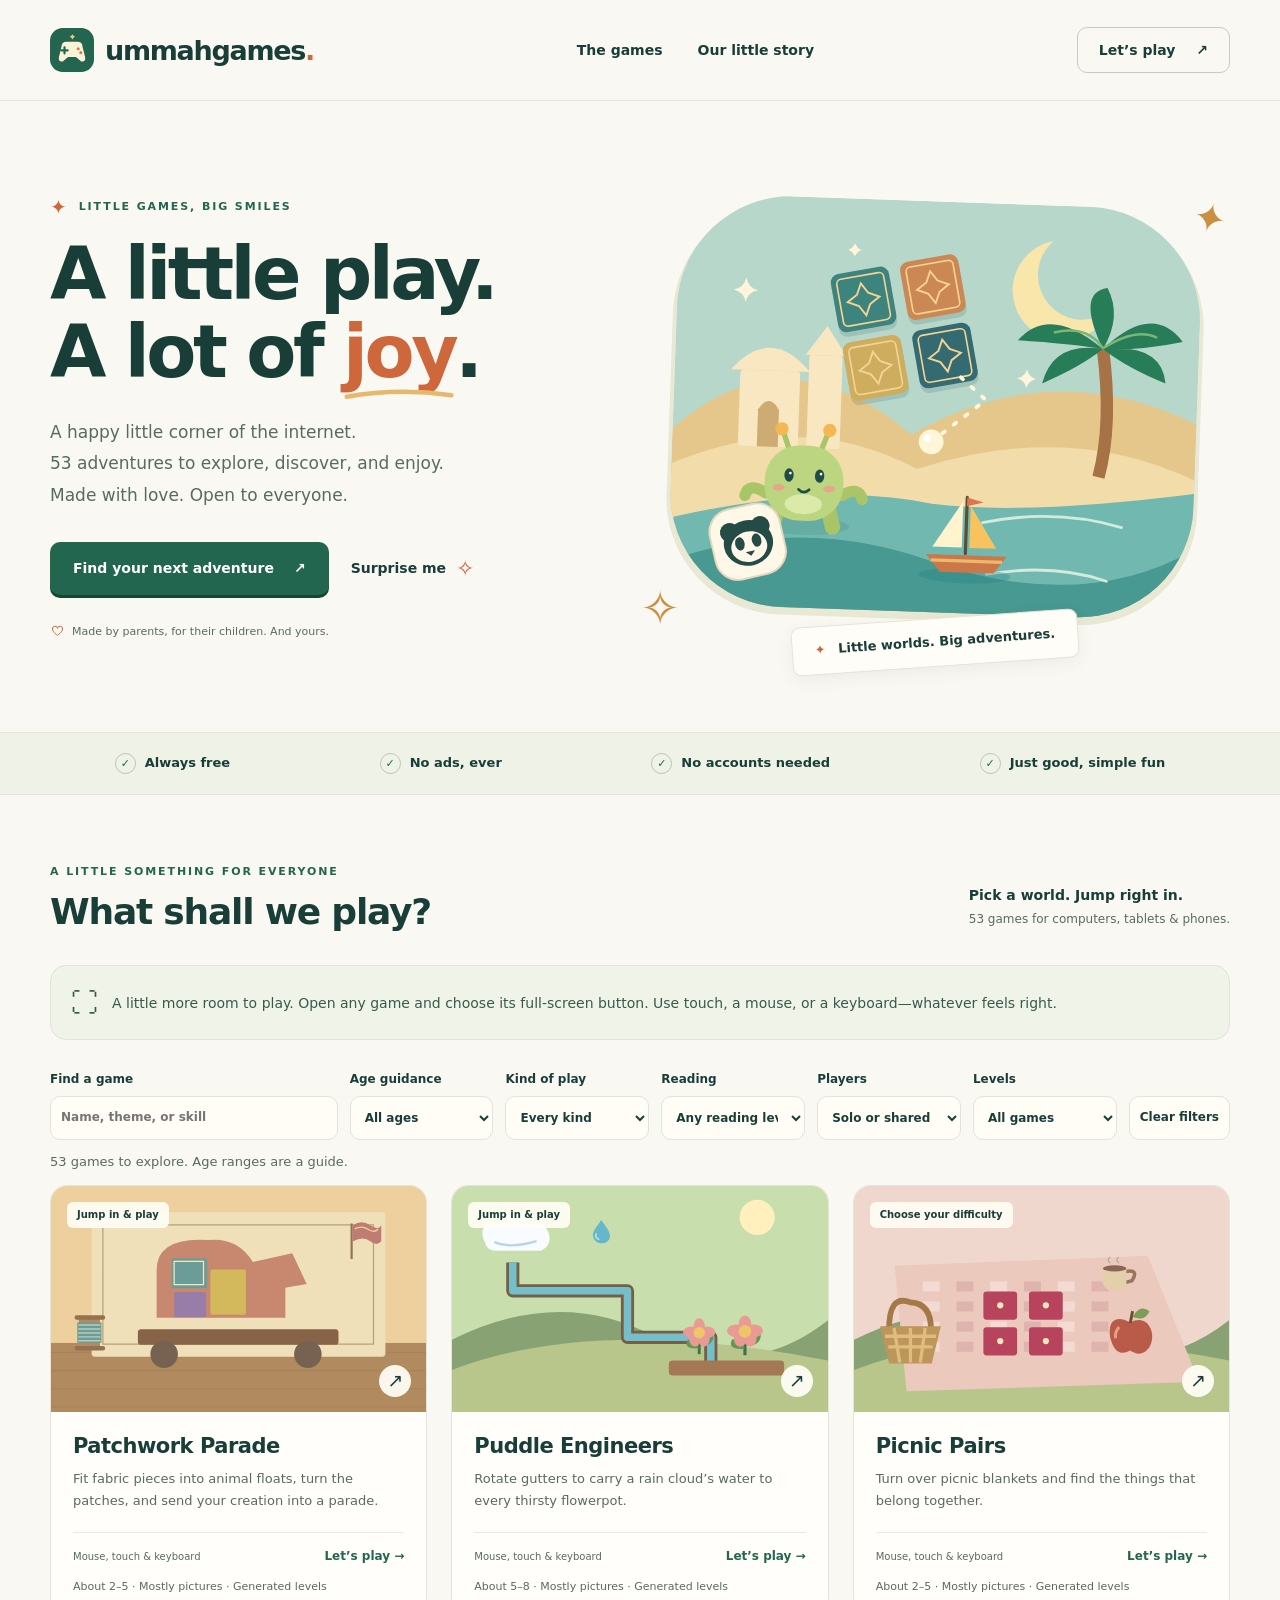
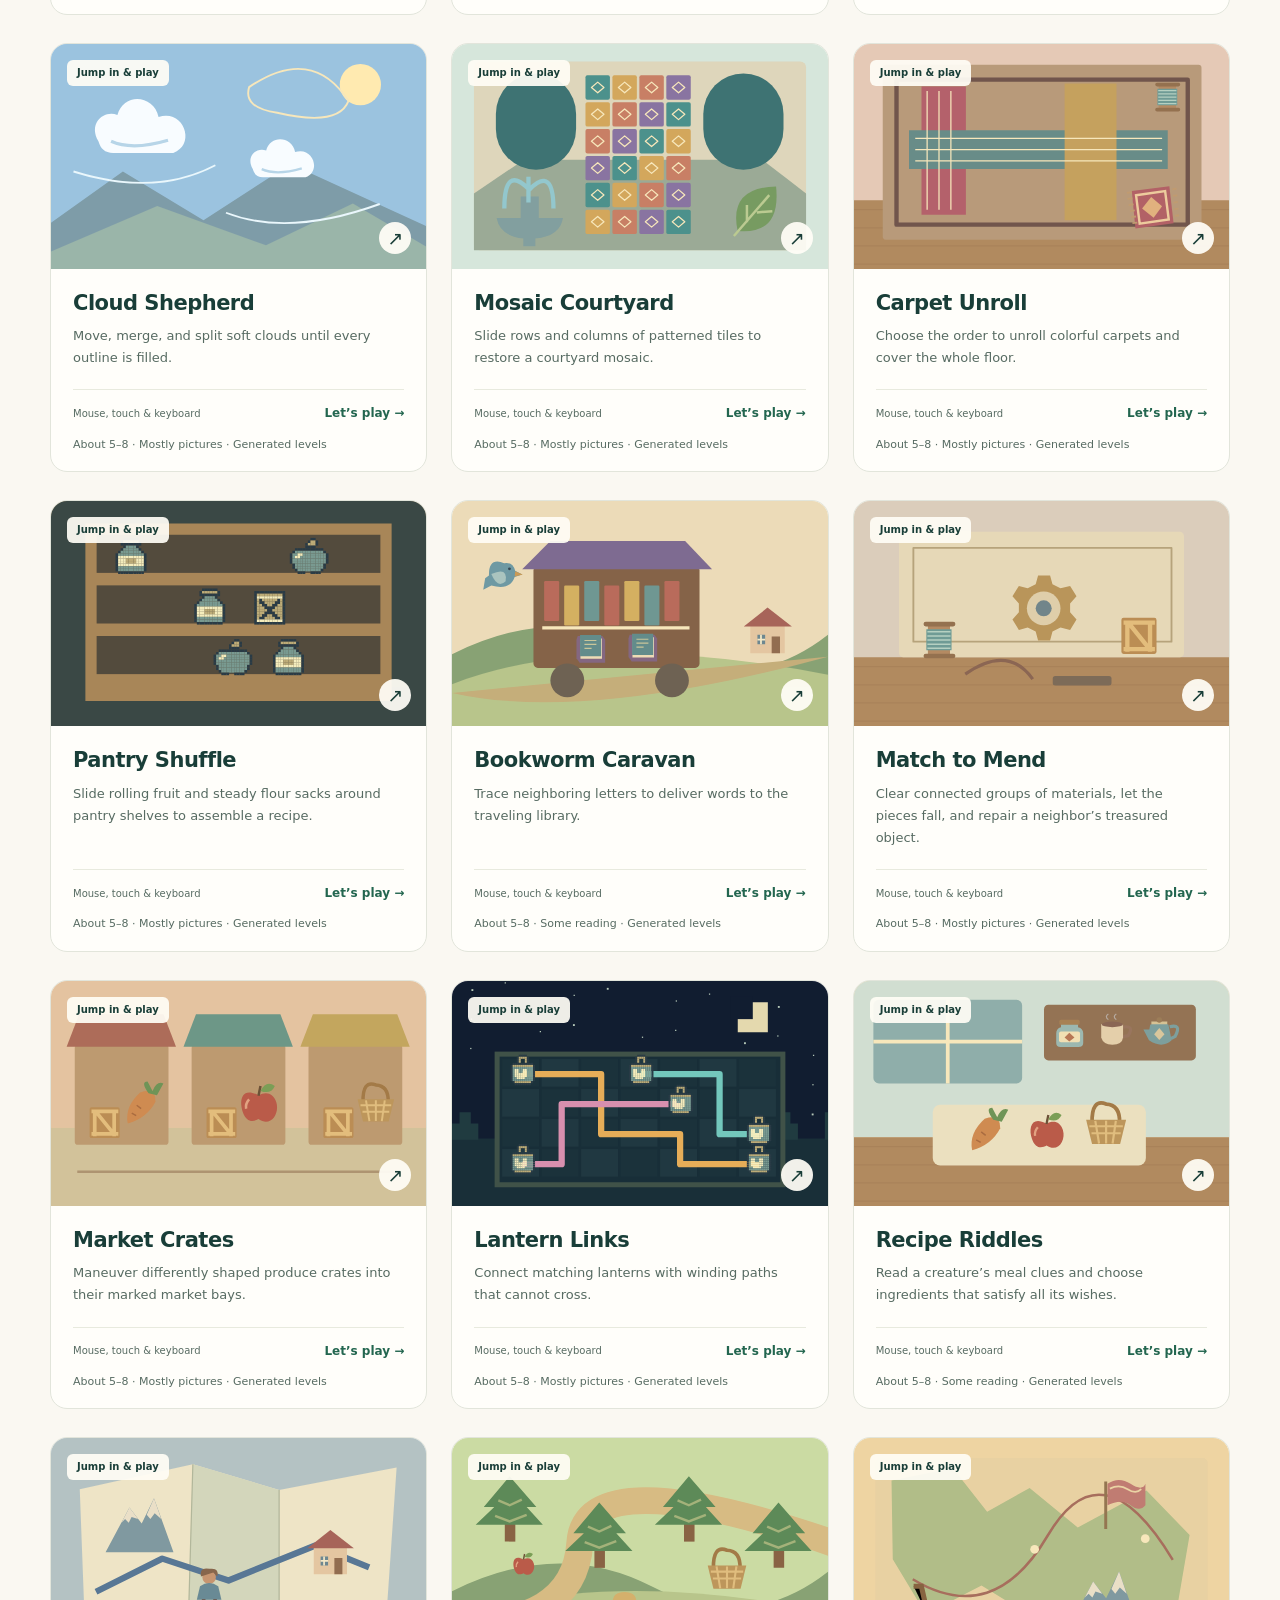
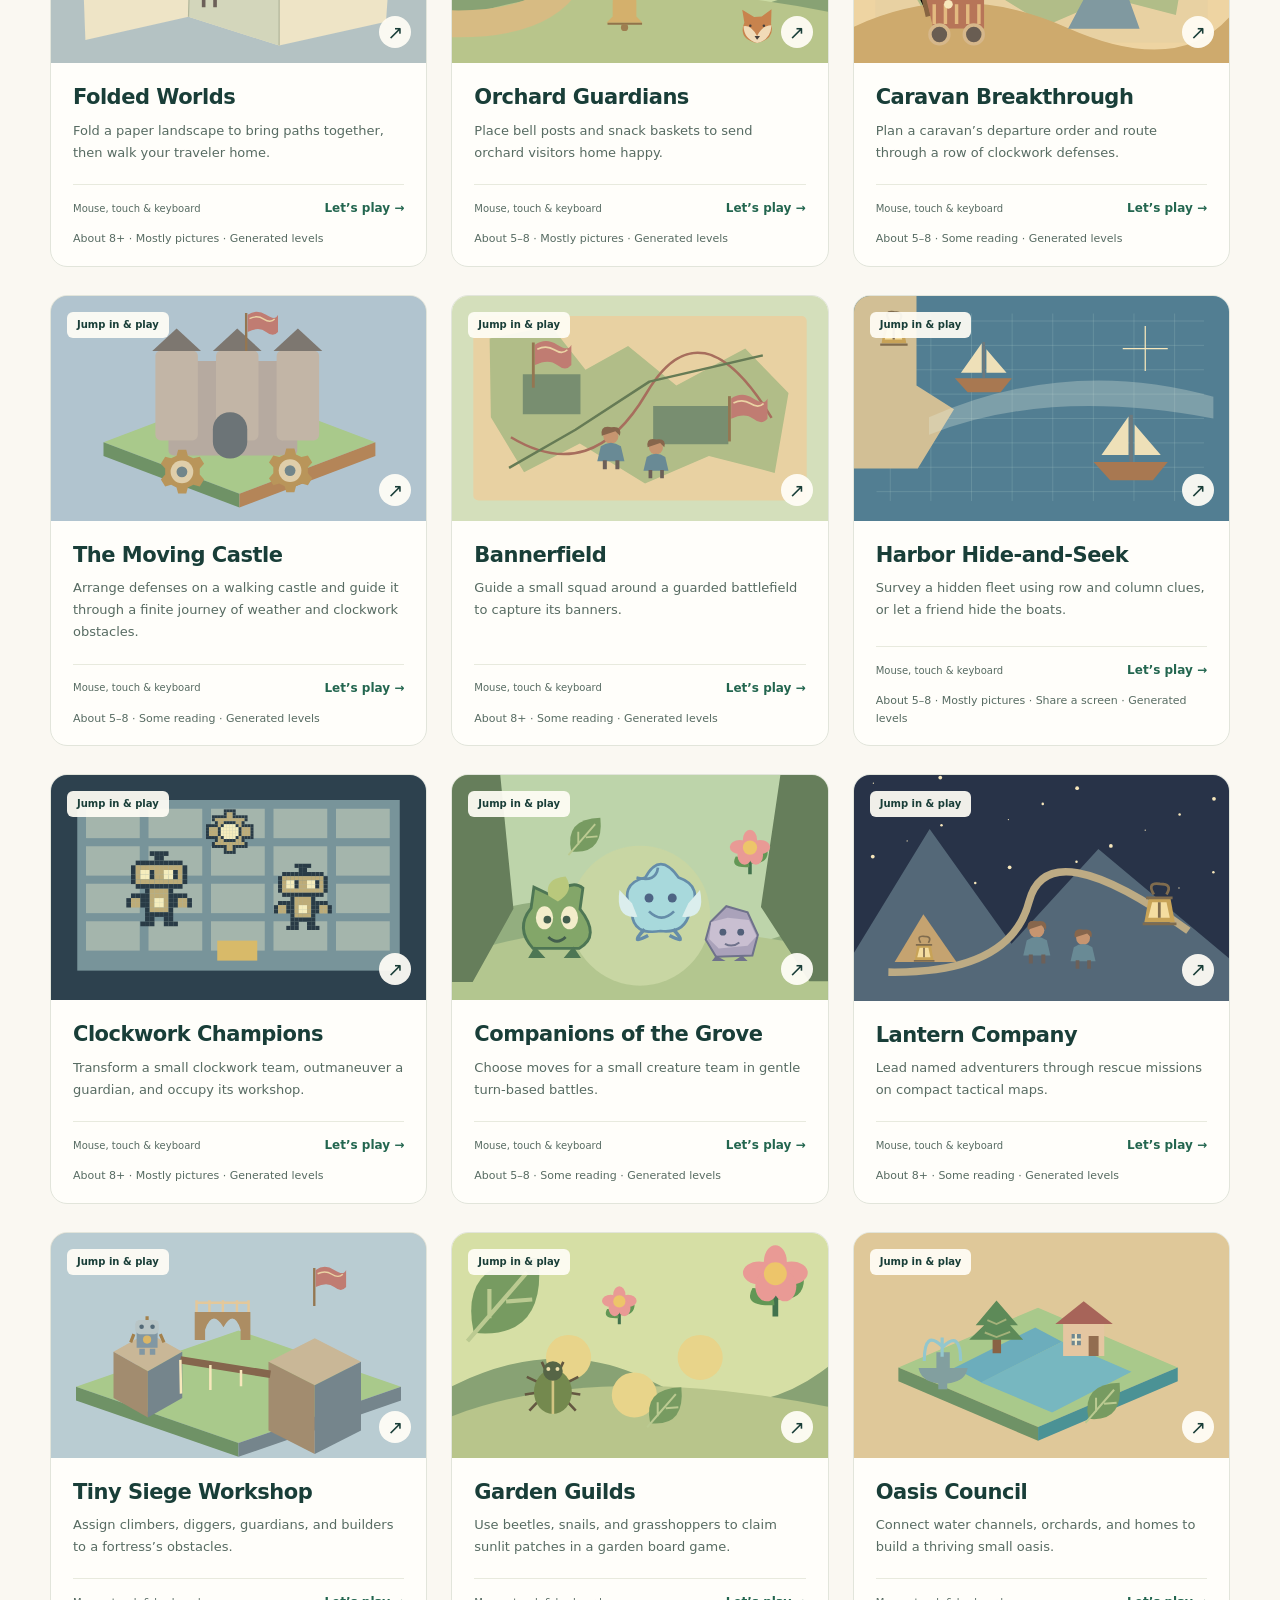
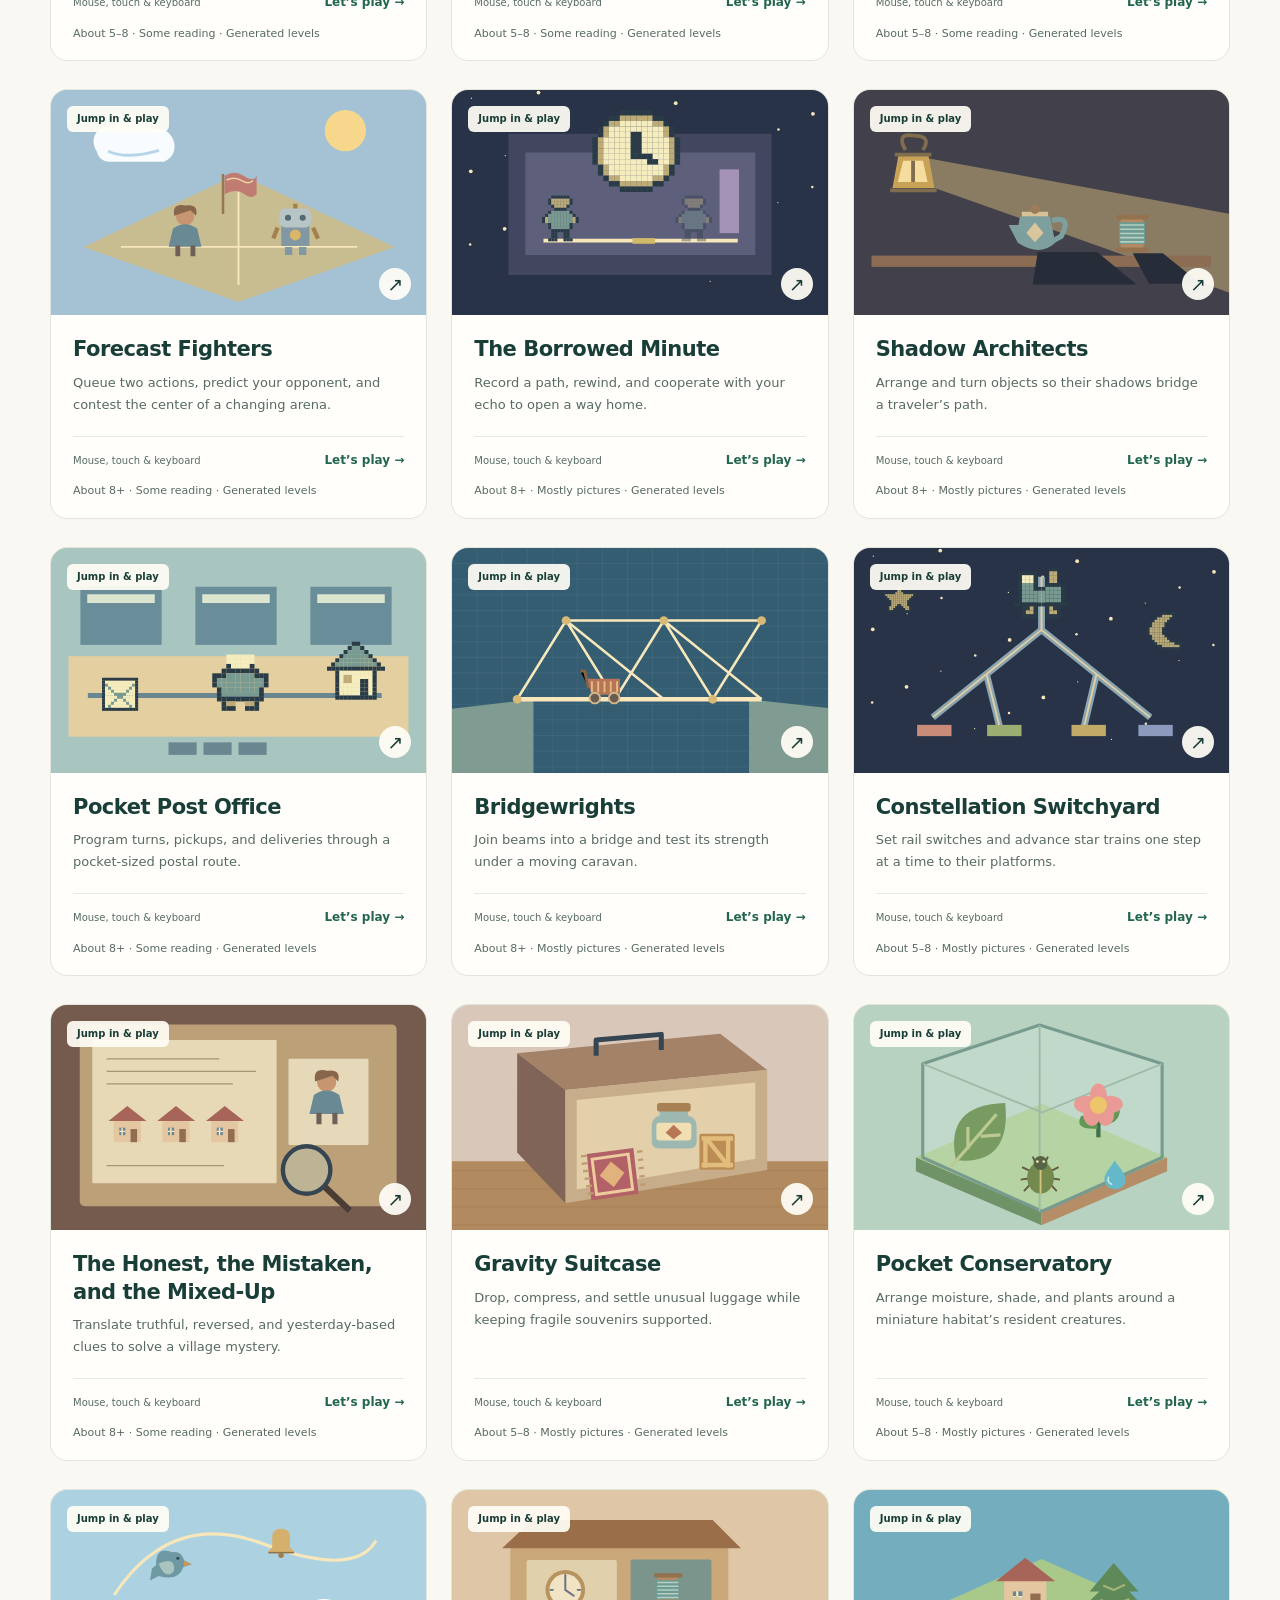
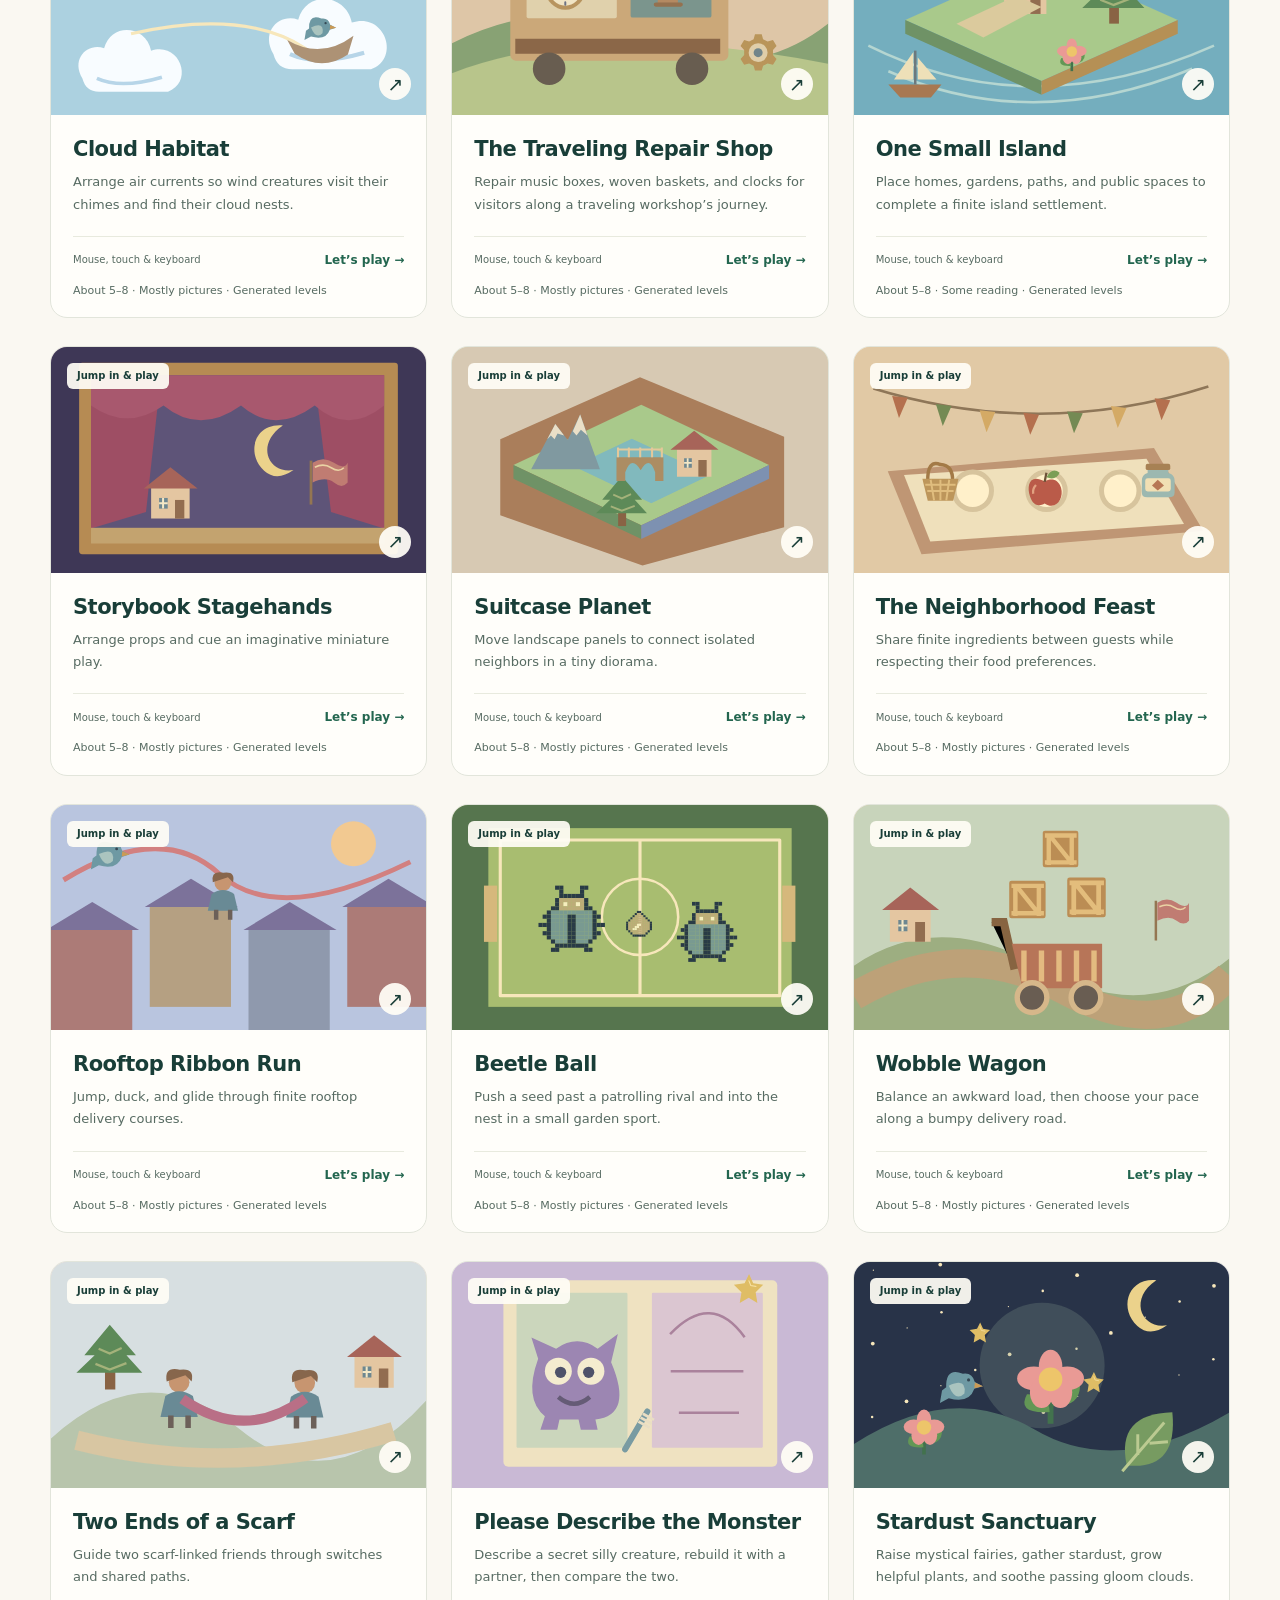
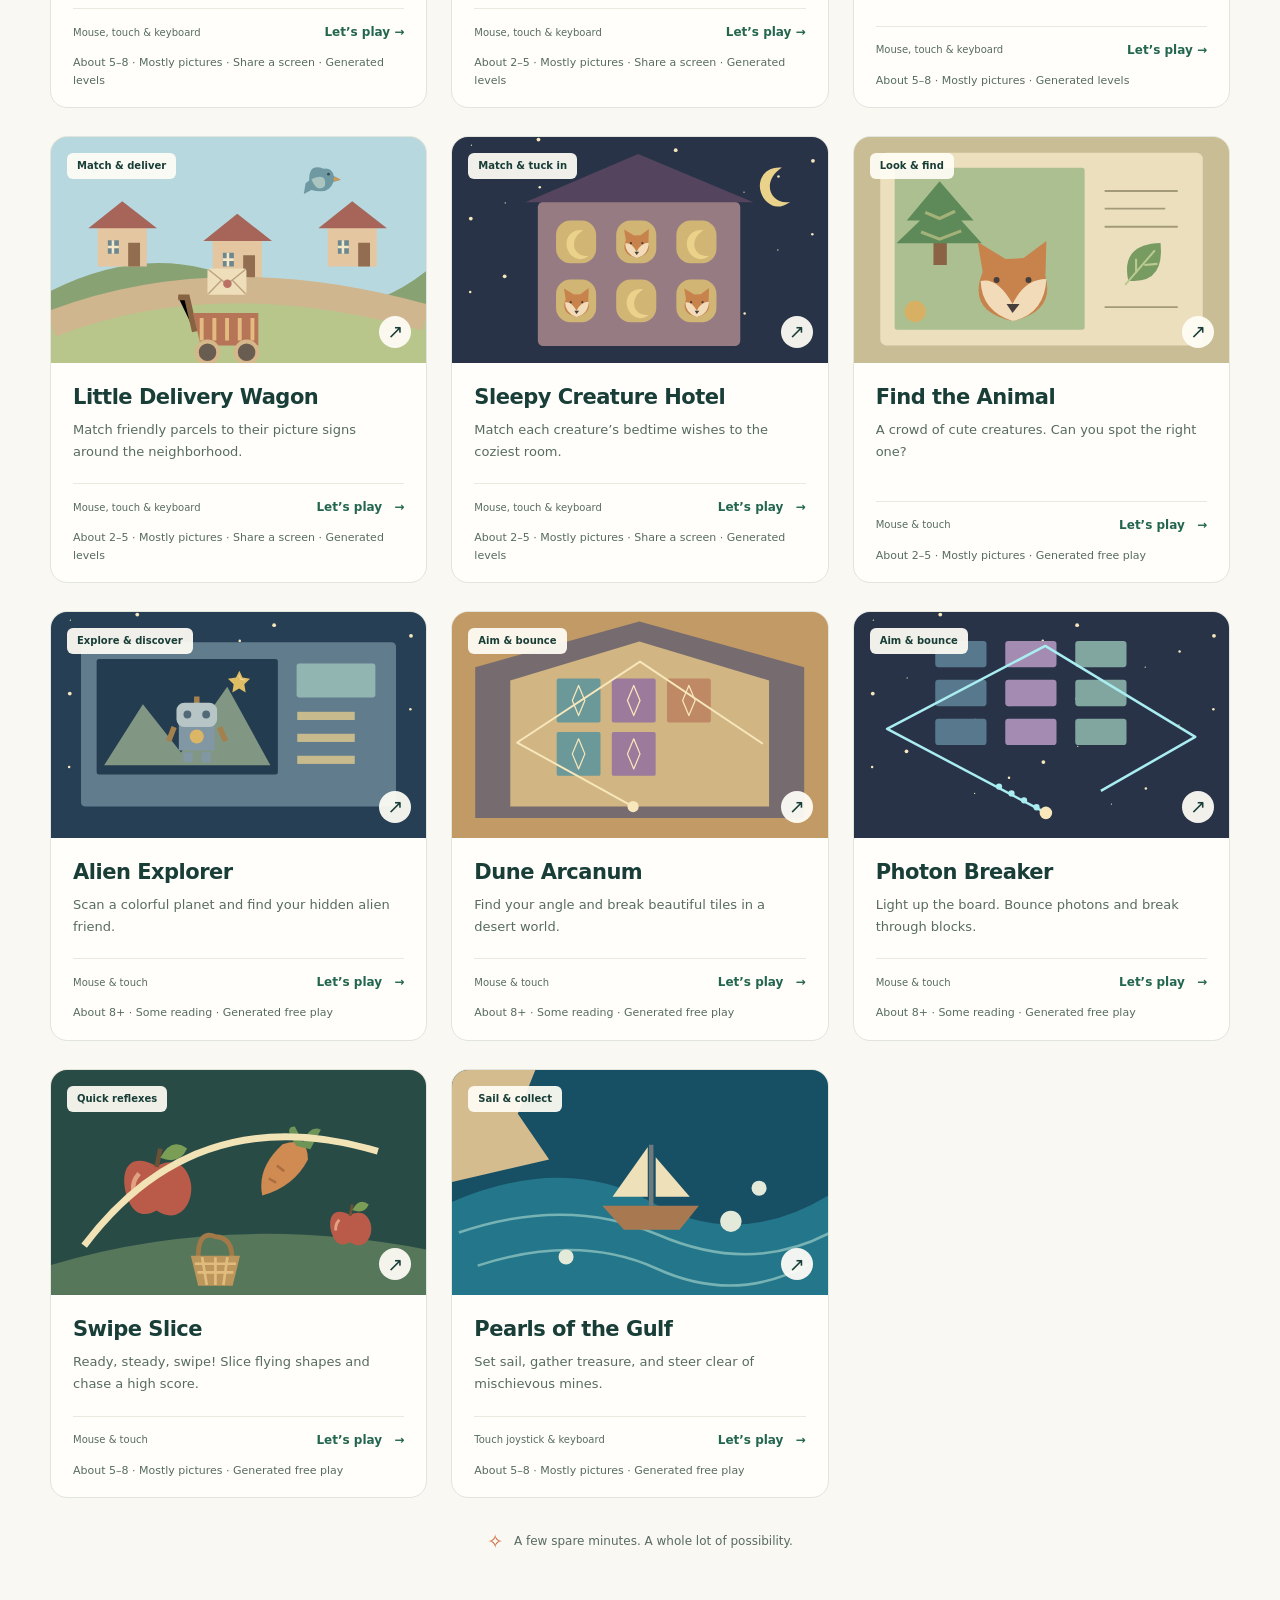
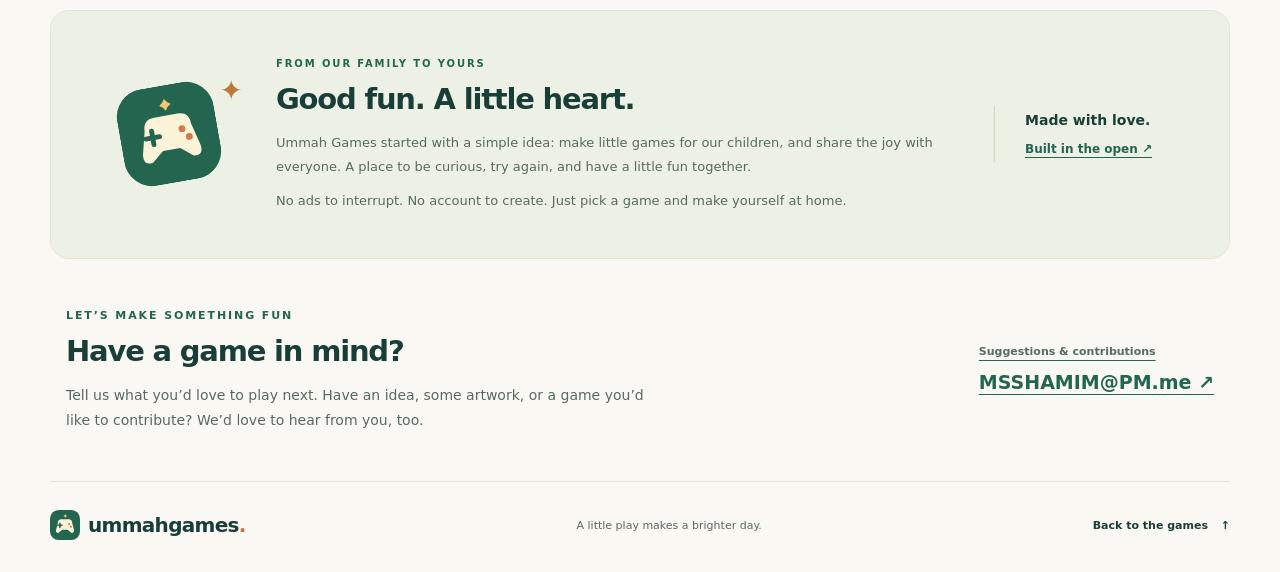
==== commit 71605d73: "update main page" ====
--- a/index.html
+++ b/index.html
@@ -5,10 +5,10 @@
   <meta name="viewport" content="width=device-width, initial-scale=1">
   <meta name="theme-color" content="#faf8f2">
   <title>Ummah Games — Little games, big smiles</title>
-  <meta name="description" content="A happy little home for 54 free browser games. Puzzles, tiny adventures, fairy gardens, and thoughtful strategy made for children and families. No ads. No accounts. Just play.">
+  <meta name="description" content="A happy little home for 53 free browser games. Puzzles, tiny adventures, fairy gardens, and thoughtful strategy made for children and families. No ads. No accounts. Just play.">
   <link rel="canonical" href="https://ummahgames.com/">
   <meta property="og:title" content="Ummah Games — Little games, big smiles">
-  <meta property="og:description" content="54 little adventures, made for the joy of playing. Free browser games, with no ads or accounts.">
+  <meta property="og:description" content="53 little adventures, made for the joy of playing. Free browser games, with no ads or accounts.">
   <meta property="og:type" content="website">
   <meta property="og:url" content="https://ummahgames.com/">
   <link rel="icon" type="image/svg+xml" href="images/art/brand.svg">
@@ -31,7 +31,7 @@
       <div class="hero-copy">
         <p class="eyebrow"><span class="tiny-star" aria-hidden="true">✦</span> LITTLE GAMES, BIG SMILES</p>
         <h1 id="hero-title">A little play.<br>A lot of <span class="joy">joy<svg viewBox="0 0 150 18" aria-hidden="true"><path d="M5 12 Q73 0 145 10"/></svg></span>.</h1>
-        <p class="hero-description">A happy little corner of the internet.<br>54 adventures to explore, discover, and enjoy.<br>Made with love. Open to everyone.</p>
+        <p class="hero-description">A happy little corner of the internet.<br>53 adventures to explore, discover, and enjoy.<br>Made with love. Open to everyone.</p>
         <div class="hero-actions"><a class="button button-primary" href="#games">Find your next adventure <span aria-hidden="true">↗</span></a><a class="surprise-link" id="surprise-link" href="https://ummahgames.com/matching/find-the-animal/">Surprise me <span aria-hidden="true">✧</span></a></div>
         <p class="parent-note"><svg viewBox="0 0 24 24" aria-hidden="true"><path d="M20 8c0 5-8 10-8 10S4 13 4 8a4 4 0 0 1 8-1 4 4 0 0 1 8 1Z"/></svg> Made by parents, for their children. And yours.</p>
       </div>
@@ -43,7 +43,7 @@
     </section>
     <div class="promise-strip"><ul class="container promises" aria-label="Our promise"><li><span aria-hidden="true">✓</span> Always free</li><li><span aria-hidden="true">✓</span> No ads, ever</li><li><span aria-hidden="true">✓</span> No accounts needed</li><li><span aria-hidden="true">✓</span> Just good, simple fun</li></ul></div>
     <section id="games" class="games-section container" aria-labelledby="games-title">
-      <div class="section-heading"><div><p class="eyebrow">A LITTLE SOMETHING FOR EVERYONE</p><h2 id="games-title">What shall we play?</h2></div><p>Pick a world. Jump right in.<br><span>54 games for computers, tablets &amp; phones.</span></p></div>
+      <div class="section-heading"><div><p class="eyebrow">A LITTLE SOMETHING FOR EVERYONE</p><h2 id="games-title">What shall we play?</h2></div><p>Pick a world. Jump right in.<br><span>53 games for computers, tablets &amp; phones.</span></p></div>
       <p class="device-note"><span aria-hidden="true">⛶</span> A little more room to play. Open any game and choose its full-screen button. Use touch, a mouse, or a keyboard—whatever feels right.</p>
       <form class="game-filters" role="search" id="game-filters">
         <label>Find a game<input id="game-search" type="search" placeholder="Name, theme, or skill" autocomplete="off"></label>
@@ -53,7 +53,7 @@
         <label>Players<select id="game-players"><option value="">Solo or shared</option><option value="shared">Great for sharing</option></select></label>
         <label>Levels<select id="game-levels"><option value="">All games</option><option value="numbered">Numbered generated levels</option><option value="free">Free-play / endless modes</option></select></label>
         <button type="reset">Clear filters</button>
-      </form><p id="game-count" role="status" aria-live="polite">54 games to explore. Age ranges are a guide; play together when helpful.</p><p id="game-empty" hidden>No games match yet. Try fewer filters.</p>
+      </form><p id="game-count" role="status" aria-live="polite">53 games to explore. Age ranges are a guide; play together when helpful.</p><p id="game-empty" hidden>No games match yet. Try fewer filters.</p>
       <div class="games-grid">
         <!-- MINI-GAMES:START -->
         <a class="game-card" href="https://ummahgames.com/puzzles/patchwork-parade/" aria-labelledby="patchwork-parade-title" aria-describedby="patchwork-parade-description">
@@ -64,10 +64,6 @@
           <div class="game-image"><img src="images/art/puddle-engineers.svg" width="600" height="360" alt="" loading="lazy"><span class="genre">Jump in & play</span><span class="card-arrow" aria-hidden="true">↗</span></div>
           <div class="game-copy"><h3 id="puddle-engineers-title">Puddle Engineers</h3><p id="puddle-engineers-description">Rotate gutters to carry a rain cloud’s water to every thirsty flowerpot.</p><div class="game-bottom"><span class="control-label">Mouse, touch &amp; keyboard</span><span class="play-label">Let’s play →</span></div></div>
         </a>
-        <a class="game-card" href="https://ummahgames.com/matching/who-made-that-sound/" aria-labelledby="who-made-that-sound-title" aria-describedby="who-made-that-sound-description">
-          <div class="game-image"><img src="images/art/who-made-that-sound.svg" width="600" height="360" alt="" loading="lazy"><span class="genre">Jump in & play</span><span class="card-arrow" aria-hidden="true">↗</span></div>
-          <div class="game-copy"><h3 id="who-made-that-sound-title">Who Made That Sound?</h3><p id="who-made-that-sound-description">Listen to friendly neighborhood sounds and discover their sources, with visual clues available.</p><div class="game-bottom"><span class="control-label">Mouse, touch &amp; keyboard</span><span class="play-label">Let’s play →</span></div></div>
-        </a>
         <a class="game-card" href="https://ummahgames.com/matching/picnic-pairs/" aria-labelledby="picnic-pairs-title" aria-describedby="picnic-pairs-description">
           <div class="game-image"><img src="images/art/picnic-pairs.svg" width="600" height="360" alt="" loading="lazy"><span class="genre">Choose your difficulty</span><span class="card-arrow" aria-hidden="true">↗</span></div>
           <div class="game-copy"><h3 id="picnic-pairs-title">Picnic Pairs</h3><p id="picnic-pairs-description">Turn over picnic blankets and find the things that belong together.</p><div class="game-bottom"><span class="control-label">Mouse, touch &amp; keyboard</span><span class="play-label">Let’s play →</span></div></div>
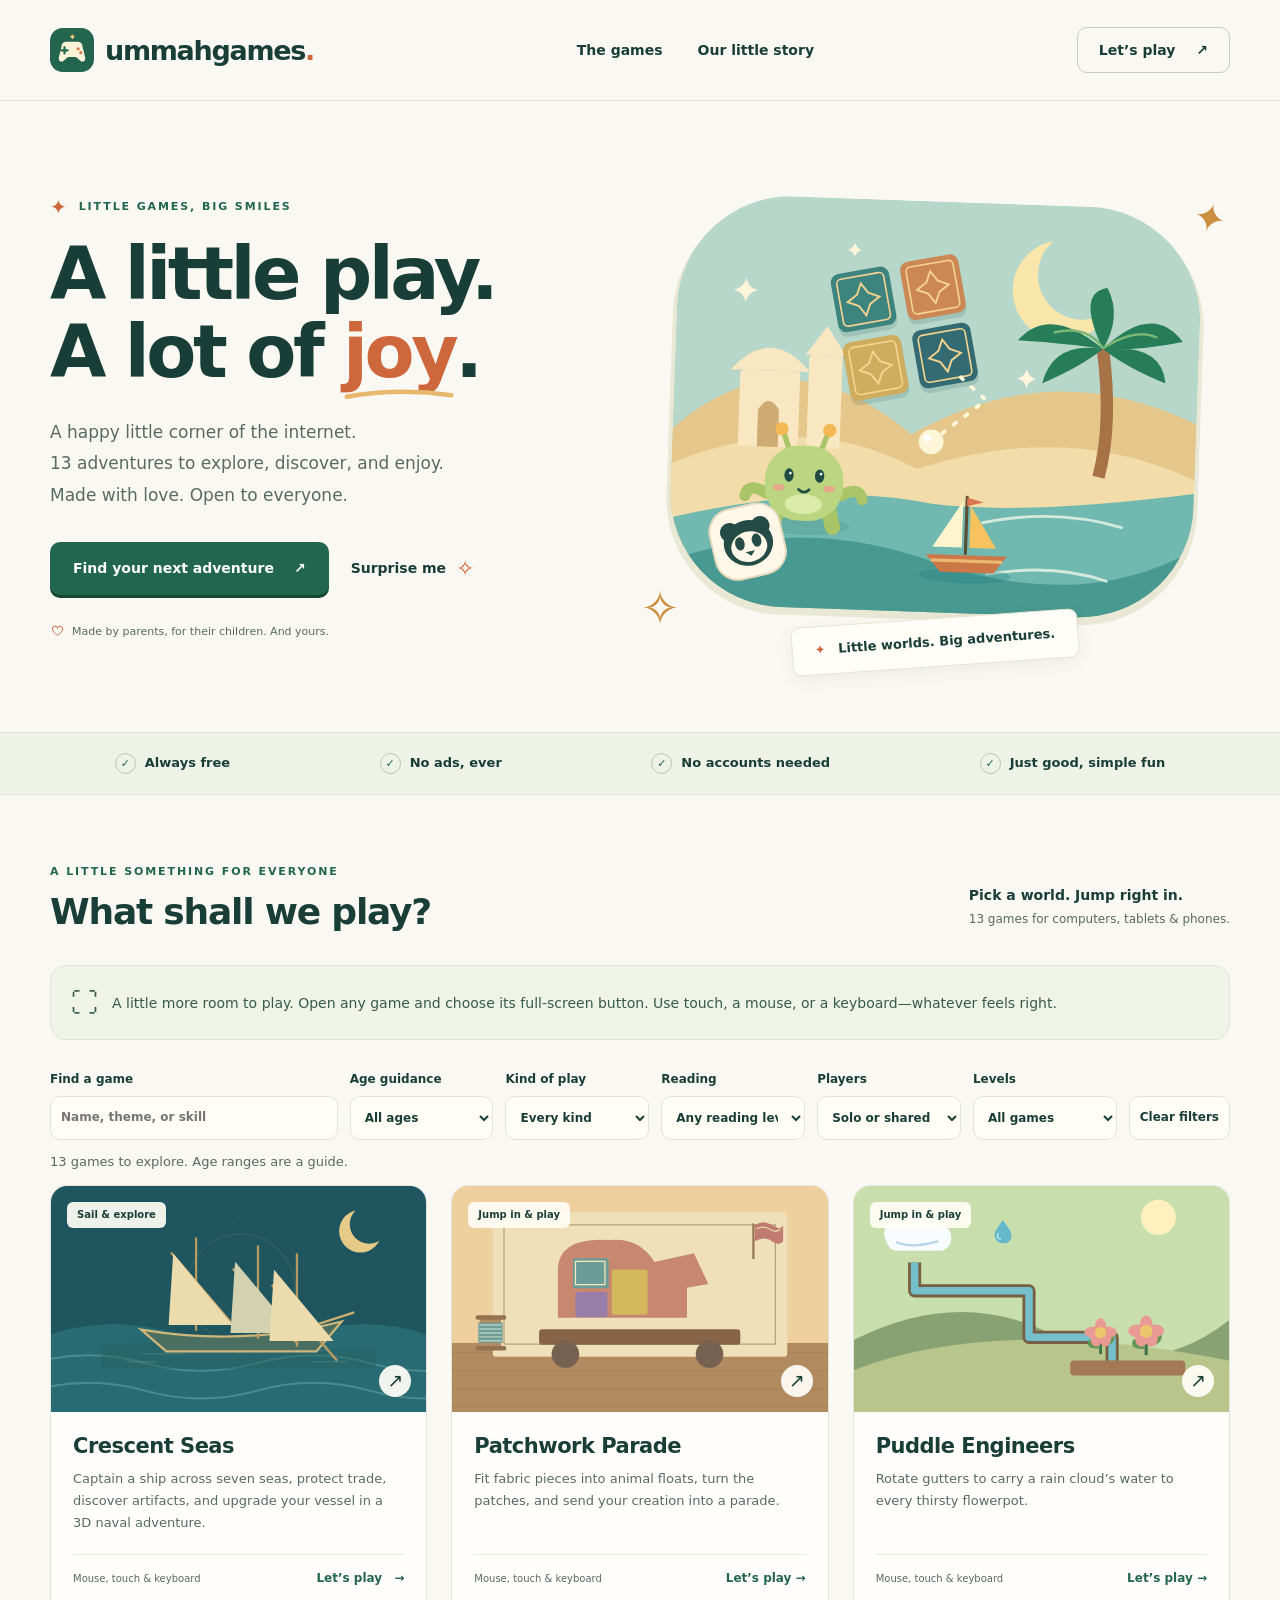
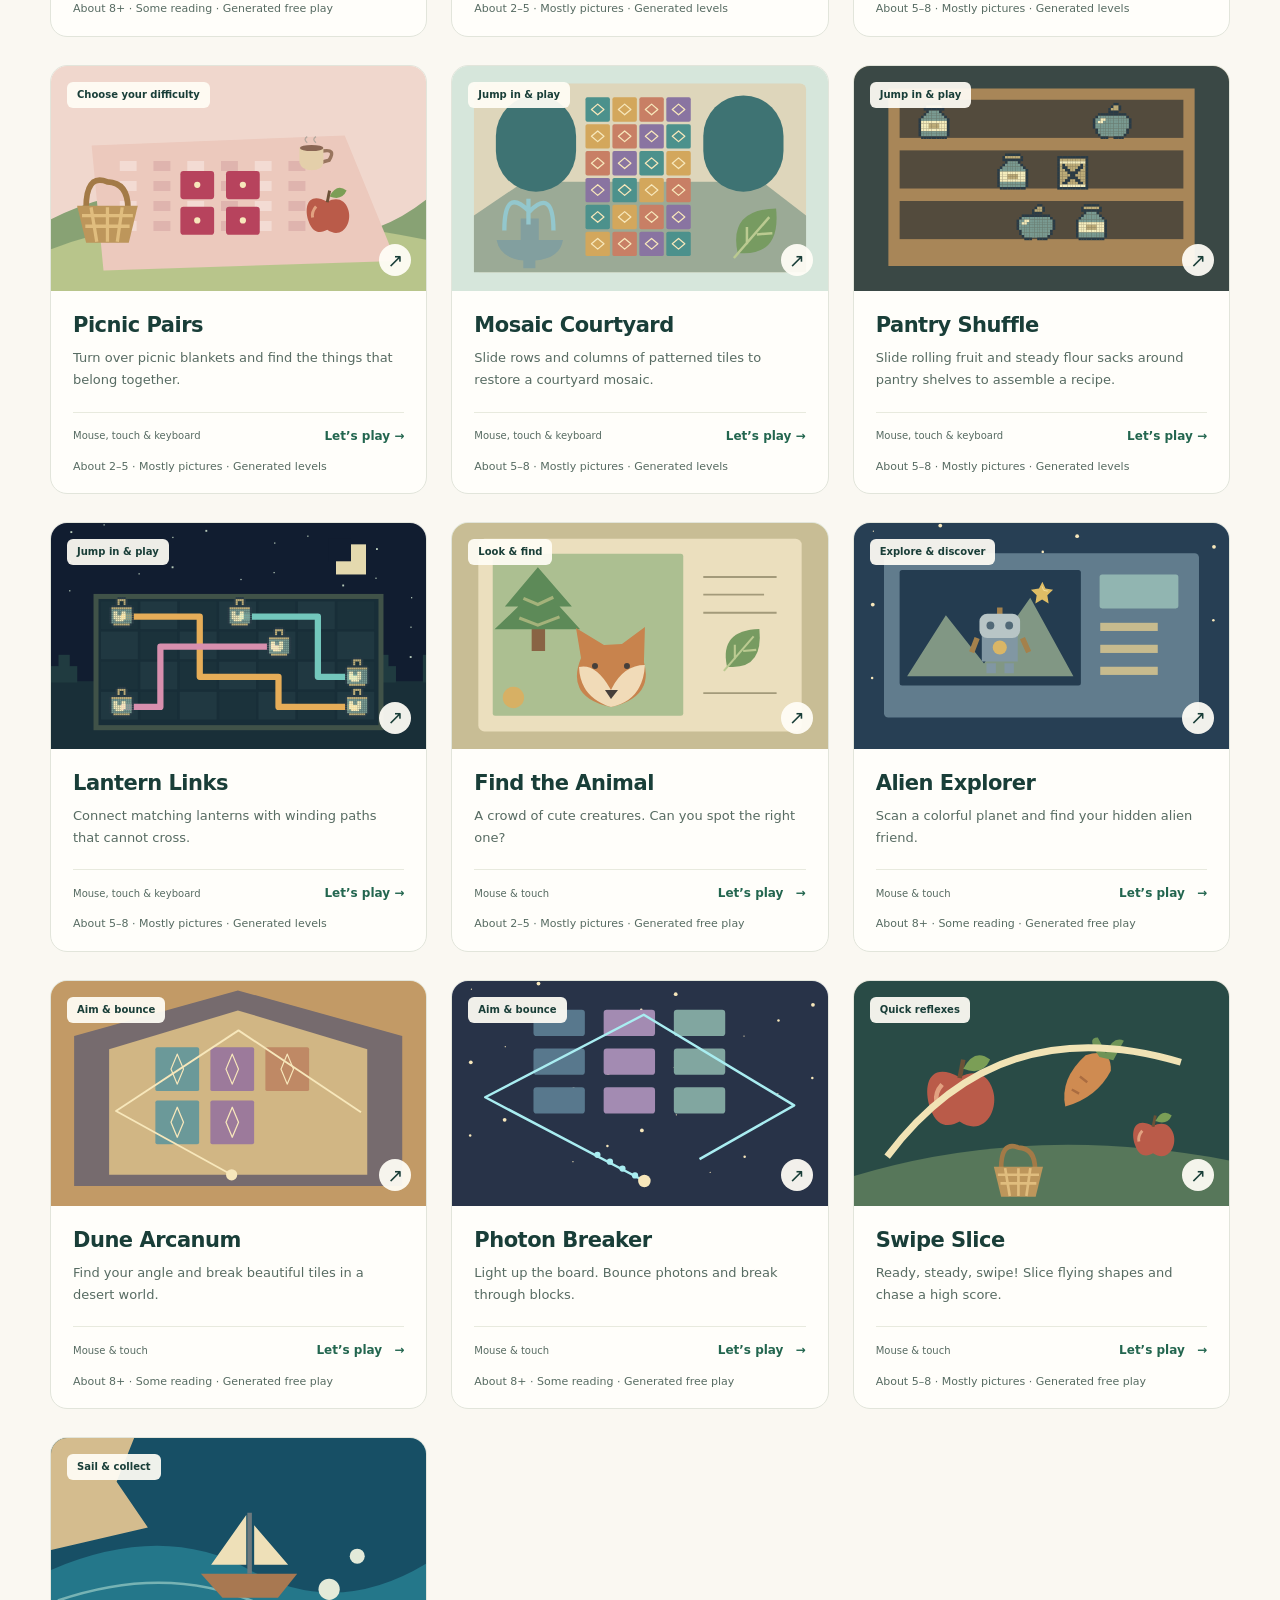
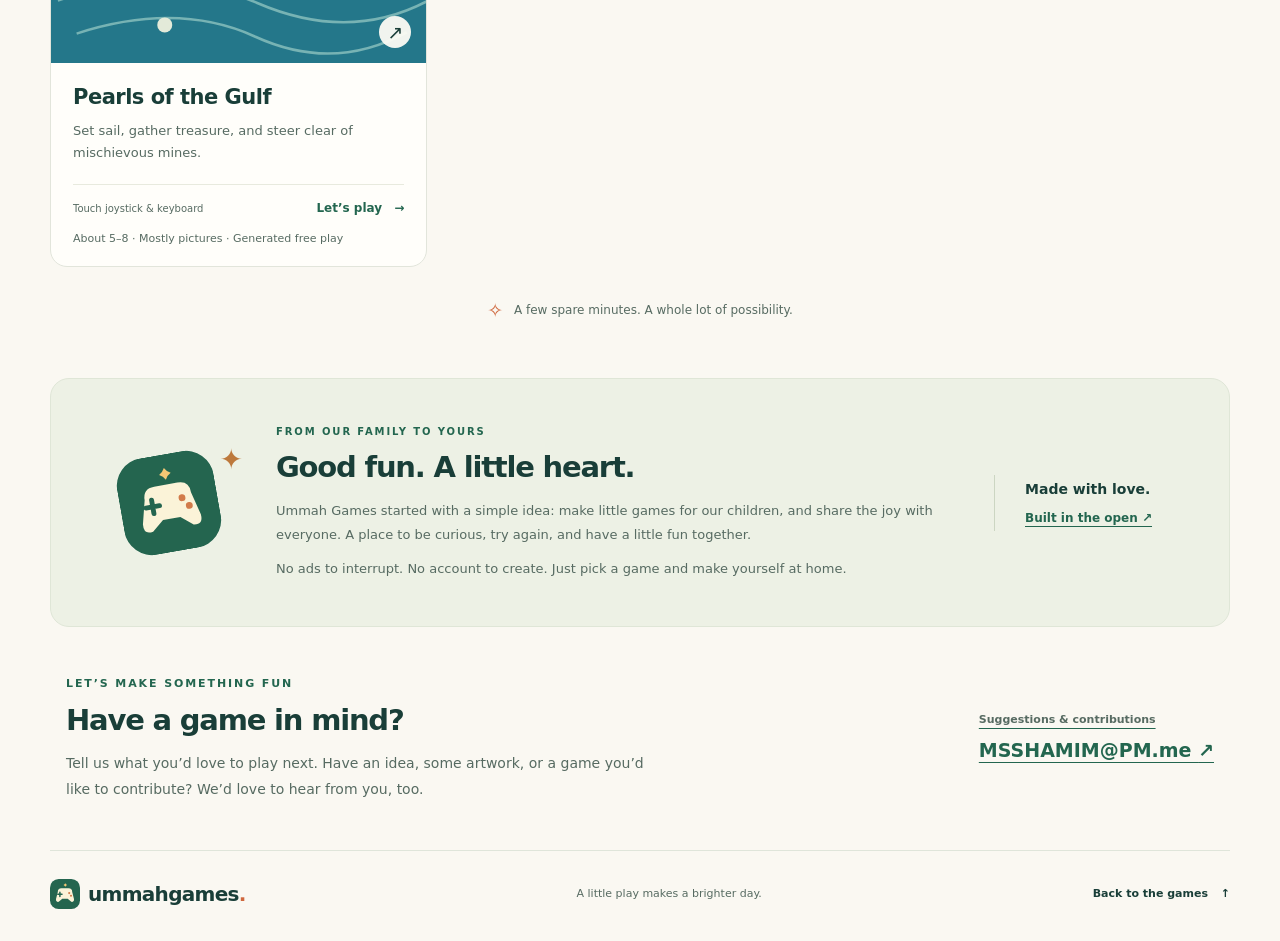
==== commit cc0491fc: "update landing page" ====
--- a/index.html
+++ b/index.html
@@ -5,10 +5,10 @@
   <meta name="viewport" content="width=device-width, initial-scale=1">
   <meta name="theme-color" content="#faf8f2">
   <title>Ummah Games — Little games, big smiles</title>
-  <meta name="description" content="A happy little home for 53 free browser games. Puzzles, tiny adventures, fairy gardens, and thoughtful strategy made for children and families. No ads. No accounts. Just play.">
+  <meta name="description" content="A happy little home for 13 free browser games. Puzzles, tiny adventures, fairy gardens, and thoughtful strategy made for children and families. No ads. No accounts. Just play.">
   <link rel="canonical" href="https://ummahgames.com/">
   <meta property="og:title" content="Ummah Games — Little games, big smiles">
-  <meta property="og:description" content="53 little adventures, made for the joy of playing. Free browser games, with no ads or accounts.">
+  <meta property="og:description" content="13 little adventures, made for the joy of playing. Free browser games, with no ads or accounts.">
   <meta property="og:type" content="website">
   <meta property="og:url" content="https://ummahgames.com/">
   <link rel="icon" type="image/svg+xml" href="images/art/brand.svg">
@@ -31,7 +31,7 @@
       <div class="hero-copy">
         <p class="eyebrow"><span class="tiny-star" aria-hidden="true">✦</span> LITTLE GAMES, BIG SMILES</p>
         <h1 id="hero-title">A little play.<br>A lot of <span class="joy">joy<svg viewBox="0 0 150 18" aria-hidden="true"><path d="M5 12 Q73 0 145 10"/></svg></span>.</h1>
-        <p class="hero-description">A happy little corner of the internet.<br>53 adventures to explore, discover, and enjoy.<br>Made with love. Open to everyone.</p>
+        <p class="hero-description">A happy little corner of the internet.<br>13 adventures to explore, discover, and enjoy.<br>Made with love. Open to everyone.</p>
         <div class="hero-actions"><a class="button button-primary" href="#games">Find your next adventure <span aria-hidden="true">↗</span></a><a class="surprise-link" id="surprise-link" href="https://ummahgames.com/matching/find-the-animal/">Surprise me <span aria-hidden="true">✧</span></a></div>
         <p class="parent-note"><svg viewBox="0 0 24 24" aria-hidden="true"><path d="M20 8c0 5-8 10-8 10S4 13 4 8a4 4 0 0 1 8-1 4 4 0 0 1 8 1Z"/></svg> Made by parents, for their children. And yours.</p>
       </div>
@@ -43,7 +43,7 @@
     </section>
     <div class="promise-strip"><ul class="container promises" aria-label="Our promise"><li><span aria-hidden="true">✓</span> Always free</li><li><span aria-hidden="true">✓</span> No ads, ever</li><li><span aria-hidden="true">✓</span> No accounts needed</li><li><span aria-hidden="true">✓</span> Just good, simple fun</li></ul></div>
     <section id="games" class="games-section container" aria-labelledby="games-title">
-      <div class="section-heading"><div><p class="eyebrow">A LITTLE SOMETHING FOR EVERYONE</p><h2 id="games-title">What shall we play?</h2></div><p>Pick a world. Jump right in.<br><span>53 games for computers, tablets &amp; phones.</span></p></div>
+      <div class="section-heading"><div><p class="eyebrow">A LITTLE SOMETHING FOR EVERYONE</p><h2 id="games-title">What shall we play?</h2></div><p>Pick a world. Jump right in.<br><span>13 games for computers, tablets &amp; phones.</span></p></div>
       <p class="device-note"><span aria-hidden="true">⛶</span> A little more room to play. Open any game and choose its full-screen button. Use touch, a mouse, or a keyboard—whatever feels right.</p>
       <form class="game-filters" role="search" id="game-filters">
         <label>Find a game<input id="game-search" type="search" placeholder="Name, theme, or skill" autocomplete="off"></label>
@@ -53,8 +53,12 @@
         <label>Players<select id="game-players"><option value="">Solo or shared</option><option value="shared">Great for sharing</option></select></label>
         <label>Levels<select id="game-levels"><option value="">All games</option><option value="numbered">Numbered generated levels</option><option value="free">Free-play / endless modes</option></select></label>
         <button type="reset">Clear filters</button>
-      </form><p id="game-count" role="status" aria-live="polite">53 games to explore. Age ranges are a guide; play together when helpful.</p><p id="game-empty" hidden>No games match yet. Try fewer filters.</p>
+      </form><p id="game-count" role="status" aria-live="polite">13 games to explore. Age ranges are a guide; play together when helpful.</p><p id="game-empty" hidden>No games match yet. Try fewer filters.</p>
       <div class="games-grid">
+        <a class="game-card" href="https://ummahgames.com/crescent-seas/" aria-labelledby="crescent-seas-title" aria-describedby="crescent-seas-description">
+          <div class="game-image"><img src="images/art/crescent-seas.svg" width="600" height="360" alt="" loading="lazy"><span class="genre">Sail &amp; explore</span><span class="card-arrow" aria-hidden="true">↗</span></div>
+          <div class="game-copy"><h3 id="crescent-seas-title">Crescent Seas</h3><p id="crescent-seas-description">Captain a ship across seven seas, protect trade, discover artifacts, and upgrade your vessel in a 3D naval adventure.</p><div class="game-bottom"><span class="control-label">Mouse, touch &amp; keyboard</span><span class="play-label">Let’s play <span aria-hidden="true">→</span></span></div></div>
+        </a>
         <!-- MINI-GAMES:START -->
         <a class="game-card" href="https://ummahgames.com/puzzles/patchwork-parade/" aria-labelledby="patchwork-parade-title" aria-describedby="patchwork-parade-description">
           <div class="game-image"><img src="images/art/patchwork-parade.svg" width="600" height="360" alt="" loading="lazy"><span class="genre">Jump in & play</span><span class="card-arrow" aria-hidden="true">↗</span></div>
@@ -68,183 +72,19 @@
           <div class="game-image"><img src="images/art/picnic-pairs.svg" width="600" height="360" alt="" loading="lazy"><span class="genre">Choose your difficulty</span><span class="card-arrow" aria-hidden="true">↗</span></div>
           <div class="game-copy"><h3 id="picnic-pairs-title">Picnic Pairs</h3><p id="picnic-pairs-description">Turn over picnic blankets and find the things that belong together.</p><div class="game-bottom"><span class="control-label">Mouse, touch &amp; keyboard</span><span class="play-label">Let’s play →</span></div></div>
         </a>
-        <a class="game-card" href="https://ummahgames.com/puzzles/cloud-shepherd/" aria-labelledby="cloud-shepherd-title" aria-describedby="cloud-shepherd-description">
-          <div class="game-image"><img src="images/art/cloud-shepherd.svg" width="600" height="360" alt="" loading="lazy"><span class="genre">Jump in & play</span><span class="card-arrow" aria-hidden="true">↗</span></div>
-          <div class="game-copy"><h3 id="cloud-shepherd-title">Cloud Shepherd</h3><p id="cloud-shepherd-description">Move, merge, and split soft clouds until every outline is filled.</p><div class="game-bottom"><span class="control-label">Mouse, touch &amp; keyboard</span><span class="play-label">Let’s play →</span></div></div>
-        </a>
         <a class="game-card" href="https://ummahgames.com/puzzles/mosaic-courtyard/" aria-labelledby="mosaic-courtyard-title" aria-describedby="mosaic-courtyard-description">
           <div class="game-image"><img src="images/art/mosaic-courtyard.svg" width="600" height="360" alt="" loading="lazy"><span class="genre">Jump in & play</span><span class="card-arrow" aria-hidden="true">↗</span></div>
           <div class="game-copy"><h3 id="mosaic-courtyard-title">Mosaic Courtyard</h3><p id="mosaic-courtyard-description">Slide rows and columns of patterned tiles to restore a courtyard mosaic.</p><div class="game-bottom"><span class="control-label">Mouse, touch &amp; keyboard</span><span class="play-label">Let’s play →</span></div></div>
-        </a>
-        <a class="game-card" href="https://ummahgames.com/puzzles/carpet-unroll/" aria-labelledby="carpet-unroll-title" aria-describedby="carpet-unroll-description">
-          <div class="game-image"><img src="images/art/carpet-unroll.svg" width="600" height="360" alt="" loading="lazy"><span class="genre">Jump in & play</span><span class="card-arrow" aria-hidden="true">↗</span></div>
-          <div class="game-copy"><h3 id="carpet-unroll-title">Carpet Unroll</h3><p id="carpet-unroll-description">Choose the order to unroll colorful carpets and cover the whole floor.</p><div class="game-bottom"><span class="control-label">Mouse, touch &amp; keyboard</span><span class="play-label">Let’s play →</span></div></div>
         </a>
         <a class="game-card" href="https://ummahgames.com/puzzles/pantry-shuffle/" aria-labelledby="pantry-shuffle-title" aria-describedby="pantry-shuffle-description">
           <div class="game-image"><img src="images/art/pantry-shuffle.svg" width="600" height="360" alt="" loading="lazy"><span class="genre">Jump in & play</span><span class="card-arrow" aria-hidden="true">↗</span></div>
           <div class="game-copy"><h3 id="pantry-shuffle-title">Pantry Shuffle</h3><p id="pantry-shuffle-description">Slide rolling fruit and steady flour sacks around pantry shelves to assemble a recipe.</p><div class="game-bottom"><span class="control-label">Mouse, touch &amp; keyboard</span><span class="play-label">Let’s play →</span></div></div>
         </a>
-        <a class="game-card" href="https://ummahgames.com/puzzles/bookworm-caravan/" aria-labelledby="bookworm-caravan-title" aria-describedby="bookworm-caravan-description">
-          <div class="game-image"><img src="images/art/bookworm-caravan.svg" width="600" height="360" alt="" loading="lazy"><span class="genre">Jump in & play</span><span class="card-arrow" aria-hidden="true">↗</span></div>
-          <div class="game-copy"><h3 id="bookworm-caravan-title">Bookworm Caravan</h3><p id="bookworm-caravan-description">Trace neighboring letters to deliver words to the traveling library.</p><div class="game-bottom"><span class="control-label">Mouse, touch &amp; keyboard</span><span class="play-label">Let’s play →</span></div></div>
-        </a>
-        <a class="game-card" href="https://ummahgames.com/puzzles/match-to-mend/" aria-labelledby="match-to-mend-title" aria-describedby="match-to-mend-description">
-          <div class="game-image"><img src="images/art/match-to-mend.svg" width="600" height="360" alt="" loading="lazy"><span class="genre">Jump in & play</span><span class="card-arrow" aria-hidden="true">↗</span></div>
-          <div class="game-copy"><h3 id="match-to-mend-title">Match to Mend</h3><p id="match-to-mend-description">Clear connected groups of materials, let the pieces fall, and repair a neighbor’s treasured object.</p><div class="game-bottom"><span class="control-label">Mouse, touch &amp; keyboard</span><span class="play-label">Let’s play →</span></div></div>
-        </a>
-        <a class="game-card" href="https://ummahgames.com/puzzles/market-crates/" aria-labelledby="market-crates-title" aria-describedby="market-crates-description">
-          <div class="game-image"><img src="images/art/market-crates.svg" width="600" height="360" alt="" loading="lazy"><span class="genre">Jump in & play</span><span class="card-arrow" aria-hidden="true">↗</span></div>
-          <div class="game-copy"><h3 id="market-crates-title">Market Crates</h3><p id="market-crates-description">Maneuver differently shaped produce crates into their marked market bays.</p><div class="game-bottom"><span class="control-label">Mouse, touch &amp; keyboard</span><span class="play-label">Let’s play →</span></div></div>
-        </a>
         <a class="game-card" href="https://ummahgames.com/puzzles/lantern-links/" aria-labelledby="lantern-links-title" aria-describedby="lantern-links-description">
           <div class="game-image"><img src="images/art/lantern-links.svg" width="600" height="360" alt="" loading="lazy"><span class="genre">Jump in & play</span><span class="card-arrow" aria-hidden="true">↗</span></div>
           <div class="game-copy"><h3 id="lantern-links-title">Lantern Links</h3><p id="lantern-links-description">Connect matching lanterns with winding paths that cannot cross.</p><div class="game-bottom"><span class="control-label">Mouse, touch &amp; keyboard</span><span class="play-label">Let’s play →</span></div></div>
         </a>
-        <a class="game-card" href="https://ummahgames.com/puzzles/recipe-riddles/" aria-labelledby="recipe-riddles-title" aria-describedby="recipe-riddles-description">
-          <div class="game-image"><img src="images/art/recipe-riddles.svg" width="600" height="360" alt="" loading="lazy"><span class="genre">Jump in & play</span><span class="card-arrow" aria-hidden="true">↗</span></div>
-          <div class="game-copy"><h3 id="recipe-riddles-title">Recipe Riddles</h3><p id="recipe-riddles-description">Read a creature’s meal clues and choose ingredients that satisfy all its wishes.</p><div class="game-bottom"><span class="control-label">Mouse, touch &amp; keyboard</span><span class="play-label">Let’s play →</span></div></div>
-        </a>
-        <a class="game-card" href="https://ummahgames.com/puzzles/folded-worlds/" aria-labelledby="folded-worlds-title" aria-describedby="folded-worlds-description">
-          <div class="game-image"><img src="images/art/folded-worlds.svg" width="600" height="360" alt="" loading="lazy"><span class="genre">Jump in & play</span><span class="card-arrow" aria-hidden="true">↗</span></div>
-          <div class="game-copy"><h3 id="folded-worlds-title">Folded Worlds</h3><p id="folded-worlds-description">Fold a paper landscape to bring paths together, then walk your traveler home.</p><div class="game-bottom"><span class="control-label">Mouse, touch &amp; keyboard</span><span class="play-label">Let’s play →</span></div></div>
-        </a>
-        <a class="game-card" href="https://ummahgames.com/strategy/orchard-guardians/" aria-labelledby="orchard-guardians-title" aria-describedby="orchard-guardians-description">
-          <div class="game-image"><img src="images/art/orchard-guardians.svg" width="600" height="360" alt="" loading="lazy"><span class="genre">Jump in & play</span><span class="card-arrow" aria-hidden="true">↗</span></div>
-          <div class="game-copy"><h3 id="orchard-guardians-title">Orchard Guardians</h3><p id="orchard-guardians-description">Place bell posts and snack baskets to send orchard visitors home happy.</p><div class="game-bottom"><span class="control-label">Mouse, touch &amp; keyboard</span><span class="play-label">Let’s play →</span></div></div>
-        </a>
-        <a class="game-card" href="https://ummahgames.com/strategy/caravan-breakthrough/" aria-labelledby="caravan-breakthrough-title" aria-describedby="caravan-breakthrough-description">
-          <div class="game-image"><img src="images/art/caravan-breakthrough.svg" width="600" height="360" alt="" loading="lazy"><span class="genre">Jump in & play</span><span class="card-arrow" aria-hidden="true">↗</span></div>
-          <div class="game-copy"><h3 id="caravan-breakthrough-title">Caravan Breakthrough</h3><p id="caravan-breakthrough-description">Plan a caravan’s departure order and route through a row of clockwork defenses.</p><div class="game-bottom"><span class="control-label">Mouse, touch &amp; keyboard</span><span class="play-label">Let’s play →</span></div></div>
-        </a>
-        <a class="game-card" href="https://ummahgames.com/strategy/the-moving-castle/" aria-labelledby="the-moving-castle-title" aria-describedby="the-moving-castle-description">
-          <div class="game-image"><img src="images/art/the-moving-castle.svg" width="600" height="360" alt="" loading="lazy"><span class="genre">Jump in & play</span><span class="card-arrow" aria-hidden="true">↗</span></div>
-          <div class="game-copy"><h3 id="the-moving-castle-title">The Moving Castle</h3><p id="the-moving-castle-description">Arrange defenses on a walking castle and guide it through a finite journey of weather and clockwork obstacles.</p><div class="game-bottom"><span class="control-label">Mouse, touch &amp; keyboard</span><span class="play-label">Let’s play →</span></div></div>
-        </a>
-        <a class="game-card" href="https://ummahgames.com/strategy/bannerfield/" aria-labelledby="bannerfield-title" aria-describedby="bannerfield-description">
-          <div class="game-image"><img src="images/art/bannerfield.svg" width="600" height="360" alt="" loading="lazy"><span class="genre">Jump in & play</span><span class="card-arrow" aria-hidden="true">↗</span></div>
-          <div class="game-copy"><h3 id="bannerfield-title">Bannerfield</h3><p id="bannerfield-description">Guide a small squad around a guarded battlefield to capture its banners.</p><div class="game-bottom"><span class="control-label">Mouse, touch &amp; keyboard</span><span class="play-label">Let’s play →</span></div></div>
-        </a>
-        <a class="game-card" href="https://ummahgames.com/strategy/harbor-hide-and-seek/" aria-labelledby="harbor-hide-and-seek-title" aria-describedby="harbor-hide-and-seek-description">
-          <div class="game-image"><img src="images/art/harbor-hide-and-seek.svg" width="600" height="360" alt="" loading="lazy"><span class="genre">Jump in & play</span><span class="card-arrow" aria-hidden="true">↗</span></div>
-          <div class="game-copy"><h3 id="harbor-hide-and-seek-title">Harbor Hide-and-Seek</h3><p id="harbor-hide-and-seek-description">Survey a hidden fleet using row and column clues, or let a friend hide the boats.</p><div class="game-bottom"><span class="control-label">Mouse, touch &amp; keyboard</span><span class="play-label">Let’s play →</span></div></div>
-        </a>
-        <a class="game-card" href="https://ummahgames.com/strategy/clockwork-champions/" aria-labelledby="clockwork-champions-title" aria-describedby="clockwork-champions-description">
-          <div class="game-image"><img src="images/art/clockwork-champions.svg" width="600" height="360" alt="" loading="lazy"><span class="genre">Jump in & play</span><span class="card-arrow" aria-hidden="true">↗</span></div>
-          <div class="game-copy"><h3 id="clockwork-champions-title">Clockwork Champions</h3><p id="clockwork-champions-description">Transform a small clockwork team, outmaneuver a guardian, and occupy its workshop.</p><div class="game-bottom"><span class="control-label">Mouse, touch &amp; keyboard</span><span class="play-label">Let’s play →</span></div></div>
-        </a>
-        <a class="game-card" href="https://ummahgames.com/strategy/companions-of-the-grove/" aria-labelledby="companions-of-the-grove-title" aria-describedby="companions-of-the-grove-description">
-          <div class="game-image"><img src="images/art/companions-of-the-grove.svg" width="600" height="360" alt="" loading="lazy"><span class="genre">Jump in & play</span><span class="card-arrow" aria-hidden="true">↗</span></div>
-          <div class="game-copy"><h3 id="companions-of-the-grove-title">Companions of the Grove</h3><p id="companions-of-the-grove-description">Choose moves for a small creature team in gentle turn-based battles.</p><div class="game-bottom"><span class="control-label">Mouse, touch &amp; keyboard</span><span class="play-label">Let’s play →</span></div></div>
-        </a>
-        <a class="game-card" href="https://ummahgames.com/strategy/lantern-company/" aria-labelledby="lantern-company-title" aria-describedby="lantern-company-description">
-          <div class="game-image"><img src="images/art/lantern-company.svg" width="600" height="360" alt="" loading="lazy"><span class="genre">Jump in & play</span><span class="card-arrow" aria-hidden="true">↗</span></div>
-          <div class="game-copy"><h3 id="lantern-company-title">Lantern Company</h3><p id="lantern-company-description">Lead named adventurers through rescue missions on compact tactical maps.</p><div class="game-bottom"><span class="control-label">Mouse, touch &amp; keyboard</span><span class="play-label">Let’s play →</span></div></div>
-        </a>
-        <a class="game-card" href="https://ummahgames.com/strategy/tiny-siege-workshop/" aria-labelledby="tiny-siege-workshop-title" aria-describedby="tiny-siege-workshop-description">
-          <div class="game-image"><img src="images/art/tiny-siege-workshop.svg" width="600" height="360" alt="" loading="lazy"><span class="genre">Jump in & play</span><span class="card-arrow" aria-hidden="true">↗</span></div>
-          <div class="game-copy"><h3 id="tiny-siege-workshop-title">Tiny Siege Workshop</h3><p id="tiny-siege-workshop-description">Assign climbers, diggers, guardians, and builders to a fortress’s obstacles.</p><div class="game-bottom"><span class="control-label">Mouse, touch &amp; keyboard</span><span class="play-label">Let’s play →</span></div></div>
-        </a>
-        <a class="game-card" href="https://ummahgames.com/strategy/garden-guilds/" aria-labelledby="garden-guilds-title" aria-describedby="garden-guilds-description">
-          <div class="game-image"><img src="images/art/garden-guilds.svg" width="600" height="360" alt="" loading="lazy"><span class="genre">Jump in & play</span><span class="card-arrow" aria-hidden="true">↗</span></div>
-          <div class="game-copy"><h3 id="garden-guilds-title">Garden Guilds</h3><p id="garden-guilds-description">Use beetles, snails, and grasshoppers to claim sunlit patches in a garden board game.</p><div class="game-bottom"><span class="control-label">Mouse, touch &amp; keyboard</span><span class="play-label">Let’s play →</span></div></div>
-        </a>
-        <a class="game-card" href="https://ummahgames.com/strategy/oasis-council/" aria-labelledby="oasis-council-title" aria-describedby="oasis-council-description">
-          <div class="game-image"><img src="images/art/oasis-council.svg" width="600" height="360" alt="" loading="lazy"><span class="genre">Jump in & play</span><span class="card-arrow" aria-hidden="true">↗</span></div>
-          <div class="game-copy"><h3 id="oasis-council-title">Oasis Council</h3><p id="oasis-council-description">Connect water channels, orchards, and homes to build a thriving small oasis.</p><div class="game-bottom"><span class="control-label">Mouse, touch &amp; keyboard</span><span class="play-label">Let’s play →</span></div></div>
-        </a>
-        <a class="game-card" href="https://ummahgames.com/strategy/forecast-fighters/" aria-labelledby="forecast-fighters-title" aria-describedby="forecast-fighters-description">
-          <div class="game-image"><img src="images/art/forecast-fighters.svg" width="600" height="360" alt="" loading="lazy"><span class="genre">Jump in & play</span><span class="card-arrow" aria-hidden="true">↗</span></div>
-          <div class="game-copy"><h3 id="forecast-fighters-title">Forecast Fighters</h3><p id="forecast-fighters-description">Queue two actions, predict your opponent, and contest the center of a changing arena.</p><div class="game-bottom"><span class="control-label">Mouse, touch &amp; keyboard</span><span class="play-label">Let’s play →</span></div></div>
-        </a>
-        <a class="game-card" href="https://ummahgames.com/puzzles/the-borrowed-minute/" aria-labelledby="the-borrowed-minute-title" aria-describedby="the-borrowed-minute-description">
-          <div class="game-image"><img src="images/art/the-borrowed-minute.svg" width="600" height="360" alt="" loading="lazy"><span class="genre">Jump in & play</span><span class="card-arrow" aria-hidden="true">↗</span></div>
-          <div class="game-copy"><h3 id="the-borrowed-minute-title">The Borrowed Minute</h3><p id="the-borrowed-minute-description">Record a path, rewind, and cooperate with your echo to open a way home.</p><div class="game-bottom"><span class="control-label">Mouse, touch &amp; keyboard</span><span class="play-label">Let’s play →</span></div></div>
-        </a>
-        <a class="game-card" href="https://ummahgames.com/puzzles/shadow-architects/" aria-labelledby="shadow-architects-title" aria-describedby="shadow-architects-description">
-          <div class="game-image"><img src="images/art/shadow-architects.svg" width="600" height="360" alt="" loading="lazy"><span class="genre">Jump in & play</span><span class="card-arrow" aria-hidden="true">↗</span></div>
-          <div class="game-copy"><h3 id="shadow-architects-title">Shadow Architects</h3><p id="shadow-architects-description">Arrange and turn objects so their shadows bridge a traveler’s path.</p><div class="game-bottom"><span class="control-label">Mouse, touch &amp; keyboard</span><span class="play-label">Let’s play →</span></div></div>
-        </a>
-        <a class="game-card" href="https://ummahgames.com/puzzles/pocket-post-office/" aria-labelledby="pocket-post-office-title" aria-describedby="pocket-post-office-description">
-          <div class="game-image"><img src="images/art/pocket-post-office.svg" width="600" height="360" alt="" loading="lazy"><span class="genre">Jump in & play</span><span class="card-arrow" aria-hidden="true">↗</span></div>
-          <div class="game-copy"><h3 id="pocket-post-office-title">Pocket Post Office</h3><p id="pocket-post-office-description">Program turns, pickups, and deliveries through a pocket-sized postal route.</p><div class="game-bottom"><span class="control-label">Mouse, touch &amp; keyboard</span><span class="play-label">Let’s play →</span></div></div>
-        </a>
-        <a class="game-card" href="https://ummahgames.com/puzzles/bridgewrights/" aria-labelledby="bridgewrights-title" aria-describedby="bridgewrights-description">
-          <div class="game-image"><img src="images/art/bridgewrights.svg" width="600" height="360" alt="" loading="lazy"><span class="genre">Jump in & play</span><span class="card-arrow" aria-hidden="true">↗</span></div>
-          <div class="game-copy"><h3 id="bridgewrights-title">Bridgewrights</h3><p id="bridgewrights-description">Join beams into a bridge and test its strength under a moving caravan.</p><div class="game-bottom"><span class="control-label">Mouse, touch &amp; keyboard</span><span class="play-label">Let’s play →</span></div></div>
-        </a>
-        <a class="game-card" href="https://ummahgames.com/strategy/constellation-switchyard/" aria-labelledby="constellation-switchyard-title" aria-describedby="constellation-switchyard-description">
-          <div class="game-image"><img src="images/art/constellation-switchyard.svg" width="600" height="360" alt="" loading="lazy"><span class="genre">Jump in & play</span><span class="card-arrow" aria-hidden="true">↗</span></div>
-          <div class="game-copy"><h3 id="constellation-switchyard-title">Constellation Switchyard</h3><p id="constellation-switchyard-description">Set rail switches and advance star trains one step at a time to their platforms.</p><div class="game-bottom"><span class="control-label">Mouse, touch &amp; keyboard</span><span class="play-label">Let’s play →</span></div></div>
-        </a>
-        <a class="game-card" href="https://ummahgames.com/puzzles/the-honest-the-mistaken-and-the-mixed-up/" aria-labelledby="the-honest-the-mistaken-and-the-mixed-up-title" aria-describedby="the-honest-the-mistaken-and-the-mixed-up-description">
-          <div class="game-image"><img src="images/art/the-honest-the-mistaken-and-the-mixed-up.svg" width="600" height="360" alt="" loading="lazy"><span class="genre">Jump in & play</span><span class="card-arrow" aria-hidden="true">↗</span></div>
-          <div class="game-copy"><h3 id="the-honest-the-mistaken-and-the-mixed-up-title">The Honest, the Mistaken, and the Mixed-Up</h3><p id="the-honest-the-mistaken-and-the-mixed-up-description">Translate truthful, reversed, and yesterday-based clues to solve a village mystery.</p><div class="game-bottom"><span class="control-label">Mouse, touch &amp; keyboard</span><span class="play-label">Let’s play →</span></div></div>
-        </a>
-        <a class="game-card" href="https://ummahgames.com/puzzles/gravity-suitcase/" aria-labelledby="gravity-suitcase-title" aria-describedby="gravity-suitcase-description">
-          <div class="game-image"><img src="images/art/gravity-suitcase.svg" width="600" height="360" alt="" loading="lazy"><span class="genre">Jump in & play</span><span class="card-arrow" aria-hidden="true">↗</span></div>
-          <div class="game-copy"><h3 id="gravity-suitcase-title">Gravity Suitcase</h3><p id="gravity-suitcase-description">Drop, compress, and settle unusual luggage while keeping fragile souvenirs supported.</p><div class="game-bottom"><span class="control-label">Mouse, touch &amp; keyboard</span><span class="play-label">Let’s play →</span></div></div>
-        </a>
-        <a class="game-card" href="https://ummahgames.com/creative/pocket-conservatory/" aria-labelledby="pocket-conservatory-title" aria-describedby="pocket-conservatory-description">
-          <div class="game-image"><img src="images/art/pocket-conservatory.svg" width="600" height="360" alt="" loading="lazy"><span class="genre">Jump in & play</span><span class="card-arrow" aria-hidden="true">↗</span></div>
-          <div class="game-copy"><h3 id="pocket-conservatory-title">Pocket Conservatory</h3><p id="pocket-conservatory-description">Arrange moisture, shade, and plants around a miniature habitat’s resident creatures.</p><div class="game-bottom"><span class="control-label">Mouse, touch &amp; keyboard</span><span class="play-label">Let’s play →</span></div></div>
-        </a>
-        <a class="game-card" href="https://ummahgames.com/creative/cloud-habitat/" aria-labelledby="cloud-habitat-title" aria-describedby="cloud-habitat-description">
-          <div class="game-image"><img src="images/art/cloud-habitat.svg" width="600" height="360" alt="" loading="lazy"><span class="genre">Jump in & play</span><span class="card-arrow" aria-hidden="true">↗</span></div>
-          <div class="game-copy"><h3 id="cloud-habitat-title">Cloud Habitat</h3><p id="cloud-habitat-description">Arrange air currents so wind creatures visit their chimes and find their cloud nests.</p><div class="game-bottom"><span class="control-label">Mouse, touch &amp; keyboard</span><span class="play-label">Let’s play →</span></div></div>
-        </a>
-        <a class="game-card" href="https://ummahgames.com/creative/the-traveling-repair-shop/" aria-labelledby="the-traveling-repair-shop-title" aria-describedby="the-traveling-repair-shop-description">
-          <div class="game-image"><img src="images/art/the-traveling-repair-shop.svg" width="600" height="360" alt="" loading="lazy"><span class="genre">Jump in & play</span><span class="card-arrow" aria-hidden="true">↗</span></div>
-          <div class="game-copy"><h3 id="the-traveling-repair-shop-title">The Traveling Repair Shop</h3><p id="the-traveling-repair-shop-description">Repair music boxes, woven baskets, and clocks for visitors along a traveling workshop’s journey.</p><div class="game-bottom"><span class="control-label">Mouse, touch &amp; keyboard</span><span class="play-label">Let’s play →</span></div></div>
-        </a>
-        <a class="game-card" href="https://ummahgames.com/strategy/one-small-island/" aria-labelledby="one-small-island-title" aria-describedby="one-small-island-description">
-          <div class="game-image"><img src="images/art/one-small-island.svg" width="600" height="360" alt="" loading="lazy"><span class="genre">Jump in & play</span><span class="card-arrow" aria-hidden="true">↗</span></div>
-          <div class="game-copy"><h3 id="one-small-island-title">One Small Island</h3><p id="one-small-island-description">Place homes, gardens, paths, and public spaces to complete a finite island settlement.</p><div class="game-bottom"><span class="control-label">Mouse, touch &amp; keyboard</span><span class="play-label">Let’s play →</span></div></div>
-        </a>
-        <a class="game-card" href="https://ummahgames.com/creative/storybook-stagehands/" aria-labelledby="storybook-stagehands-title" aria-describedby="storybook-stagehands-description">
-          <div class="game-image"><img src="images/art/storybook-stagehands.svg" width="600" height="360" alt="" loading="lazy"><span class="genre">Jump in & play</span><span class="card-arrow" aria-hidden="true">↗</span></div>
-          <div class="game-copy"><h3 id="storybook-stagehands-title">Storybook Stagehands</h3><p id="storybook-stagehands-description">Arrange props and cue an imaginative miniature play.</p><div class="game-bottom"><span class="control-label">Mouse, touch &amp; keyboard</span><span class="play-label">Let’s play →</span></div></div>
-        </a>
-        <a class="game-card" href="https://ummahgames.com/puzzles/suitcase-planet/" aria-labelledby="suitcase-planet-title" aria-describedby="suitcase-planet-description">
-          <div class="game-image"><img src="images/art/suitcase-planet.svg" width="600" height="360" alt="" loading="lazy"><span class="genre">Jump in & play</span><span class="card-arrow" aria-hidden="true">↗</span></div>
-          <div class="game-copy"><h3 id="suitcase-planet-title">Suitcase Planet</h3><p id="suitcase-planet-description">Move landscape panels to connect isolated neighbors in a tiny diorama.</p><div class="game-bottom"><span class="control-label">Mouse, touch &amp; keyboard</span><span class="play-label">Let’s play →</span></div></div>
-        </a>
-        <a class="game-card" href="https://ummahgames.com/strategy/the-neighborhood-feast/" aria-labelledby="the-neighborhood-feast-title" aria-describedby="the-neighborhood-feast-description">
-          <div class="game-image"><img src="images/art/the-neighborhood-feast.svg" width="600" height="360" alt="" loading="lazy"><span class="genre">Jump in & play</span><span class="card-arrow" aria-hidden="true">↗</span></div>
-          <div class="game-copy"><h3 id="the-neighborhood-feast-title">The Neighborhood Feast</h3><p id="the-neighborhood-feast-description">Share finite ingredients between guests while respecting their food preferences.</p><div class="game-bottom"><span class="control-label">Mouse, touch &amp; keyboard</span><span class="play-label">Let’s play →</span></div></div>
-        </a>
-        <a class="game-card" href="https://ummahgames.com/action/rooftop-ribbon-run/" aria-labelledby="rooftop-ribbon-run-title" aria-describedby="rooftop-ribbon-run-description">
-          <div class="game-image"><img src="images/art/rooftop-ribbon-run.svg" width="600" height="360" alt="" loading="lazy"><span class="genre">Jump in & play</span><span class="card-arrow" aria-hidden="true">↗</span></div>
-          <div class="game-copy"><h3 id="rooftop-ribbon-run-title">Rooftop Ribbon Run</h3><p id="rooftop-ribbon-run-description">Jump, duck, and glide through finite rooftop delivery courses.</p><div class="game-bottom"><span class="control-label">Mouse, touch &amp; keyboard</span><span class="play-label">Let’s play →</span></div></div>
-        </a>
-        <a class="game-card" href="https://ummahgames.com/action/beetle-ball/" aria-labelledby="beetle-ball-title" aria-describedby="beetle-ball-description">
-          <div class="game-image"><img src="images/art/beetle-ball.svg" width="600" height="360" alt="" loading="lazy"><span class="genre">Jump in & play</span><span class="card-arrow" aria-hidden="true">↗</span></div>
-          <div class="game-copy"><h3 id="beetle-ball-title">Beetle Ball</h3><p id="beetle-ball-description">Push a seed past a patrolling rival and into the nest in a small garden sport.</p><div class="game-bottom"><span class="control-label">Mouse, touch &amp; keyboard</span><span class="play-label">Let’s play →</span></div></div>
-        </a>
-        <a class="game-card" href="https://ummahgames.com/action/wobble-wagon/" aria-labelledby="wobble-wagon-title" aria-describedby="wobble-wagon-description">
-          <div class="game-image"><img src="images/art/wobble-wagon.svg" width="600" height="360" alt="" loading="lazy"><span class="genre">Jump in & play</span><span class="card-arrow" aria-hidden="true">↗</span></div>
-          <div class="game-copy"><h3 id="wobble-wagon-title">Wobble Wagon</h3><p id="wobble-wagon-description">Balance an awkward load, then choose your pace along a bumpy delivery road.</p><div class="game-bottom"><span class="control-label">Mouse, touch &amp; keyboard</span><span class="play-label">Let’s play →</span></div></div>
-        </a>
-        <a class="game-card" href="https://ummahgames.com/action/two-ends-of-a-scarf/" aria-labelledby="two-ends-of-a-scarf-title" aria-describedby="two-ends-of-a-scarf-description">
-          <div class="game-image"><img src="images/art/two-ends-of-a-scarf.svg" width="600" height="360" alt="" loading="lazy"><span class="genre">Jump in & play</span><span class="card-arrow" aria-hidden="true">↗</span></div>
-          <div class="game-copy"><h3 id="two-ends-of-a-scarf-title">Two Ends of a Scarf</h3><p id="two-ends-of-a-scarf-description">Guide two scarf-linked friends through switches and shared paths.</p><div class="game-bottom"><span class="control-label">Mouse, touch &amp; keyboard</span><span class="play-label">Let’s play →</span></div></div>
-        </a>
-        <a class="game-card" href="https://ummahgames.com/creative/please-describe-the-monster/" aria-labelledby="please-describe-the-monster-title" aria-describedby="please-describe-the-monster-description">
-          <div class="game-image"><img src="images/art/please-describe-the-monster.svg" width="600" height="360" alt="" loading="lazy"><span class="genre">Jump in & play</span><span class="card-arrow" aria-hidden="true">↗</span></div>
-          <div class="game-copy"><h3 id="please-describe-the-monster-title">Please Describe the Monster</h3><p id="please-describe-the-monster-description">Describe a secret silly creature, rebuild it with a partner, then compare the two.</p><div class="game-bottom"><span class="control-label">Mouse, touch &amp; keyboard</span><span class="play-label">Let’s play →</span></div></div>
-        </a>
-        <a class="game-card" href="https://ummahgames.com/creative/stardust-sanctuary/" aria-labelledby="stardust-sanctuary-title" aria-describedby="stardust-sanctuary-description">
-          <div class="game-image"><img src="images/art/stardust-sanctuary.svg" width="600" height="360" alt="" loading="lazy"><span class="genre">Jump in & play</span><span class="card-arrow" aria-hidden="true">↗</span></div>
-          <div class="game-copy"><h3 id="stardust-sanctuary-title">Stardust Sanctuary</h3><p id="stardust-sanctuary-description">Raise mystical fairies, gather stardust, grow helpful plants, and soothe passing gloom clouds.</p><div class="game-bottom"><span class="control-label">Mouse, touch &amp; keyboard</span><span class="play-label">Let’s play →</span></div></div>
-        </a>
         <!-- MINI-GAMES:END -->
-        <a class="game-card" href="https://ummahgames.com/matching/little-delivery-wagon/" aria-labelledby="wagon-title" aria-describedby="wagon-description">
-          <div class="game-image"><img src="images/art/little-delivery-wagon.svg" width="600" height="360" alt="" loading="lazy"><span class="genre">Match &amp; deliver</span><span class="card-arrow" aria-hidden="true">↗</span></div>
-          <div class="game-copy"><h3 id="wagon-title">Little Delivery Wagon</h3><p id="wagon-description">Match friendly parcels to their picture signs around the neighborhood.</p><div class="game-bottom"><span class="control-label">Mouse, touch &amp; keyboard</span><span class="play-label">Let’s play <span aria-hidden="true">→</span></span></div></div>
-        </a>
-        <a class="game-card" href="https://ummahgames.com/matching/sleepy-creature-hotel/" aria-labelledby="hotel-title" aria-describedby="hotel-description">
-          <div class="game-image"><img src="images/art/sleepy-creature-hotel.svg" width="600" height="360" alt="" loading="lazy"><span class="genre">Match &amp; tuck in</span><span class="card-arrow" aria-hidden="true">↗</span></div>
-          <div class="game-copy"><h3 id="hotel-title">Sleepy Creature Hotel</h3><p id="hotel-description">Match each creature’s bedtime wishes to the coziest room.</p><div class="game-bottom"><span class="control-label">Mouse, touch &amp; keyboard</span><span class="play-label">Let’s play <span aria-hidden="true">→</span></span></div></div>
-        </a>
         <a class="game-card" href="https://ummahgames.com/matching/find-the-animal/" aria-labelledby="animal-title" aria-describedby="animal-description">
           <div class="game-image"><img src="images/art/find-the-animal.svg" width="600" height="360" alt="" loading="lazy"><span class="genre">Look &amp; find</span><span class="card-arrow" aria-hidden="true">↗</span></div>
           <div class="game-copy"><h3 id="animal-title">Find the Animal</h3><p id="animal-description">A crowd of cute creatures. Can you spot the right one?</p><div class="game-bottom"><span class="control-label">Mouse &amp; touch</span><span class="play-label">Let’s play <span aria-hidden="true">→</span></span></div></div>
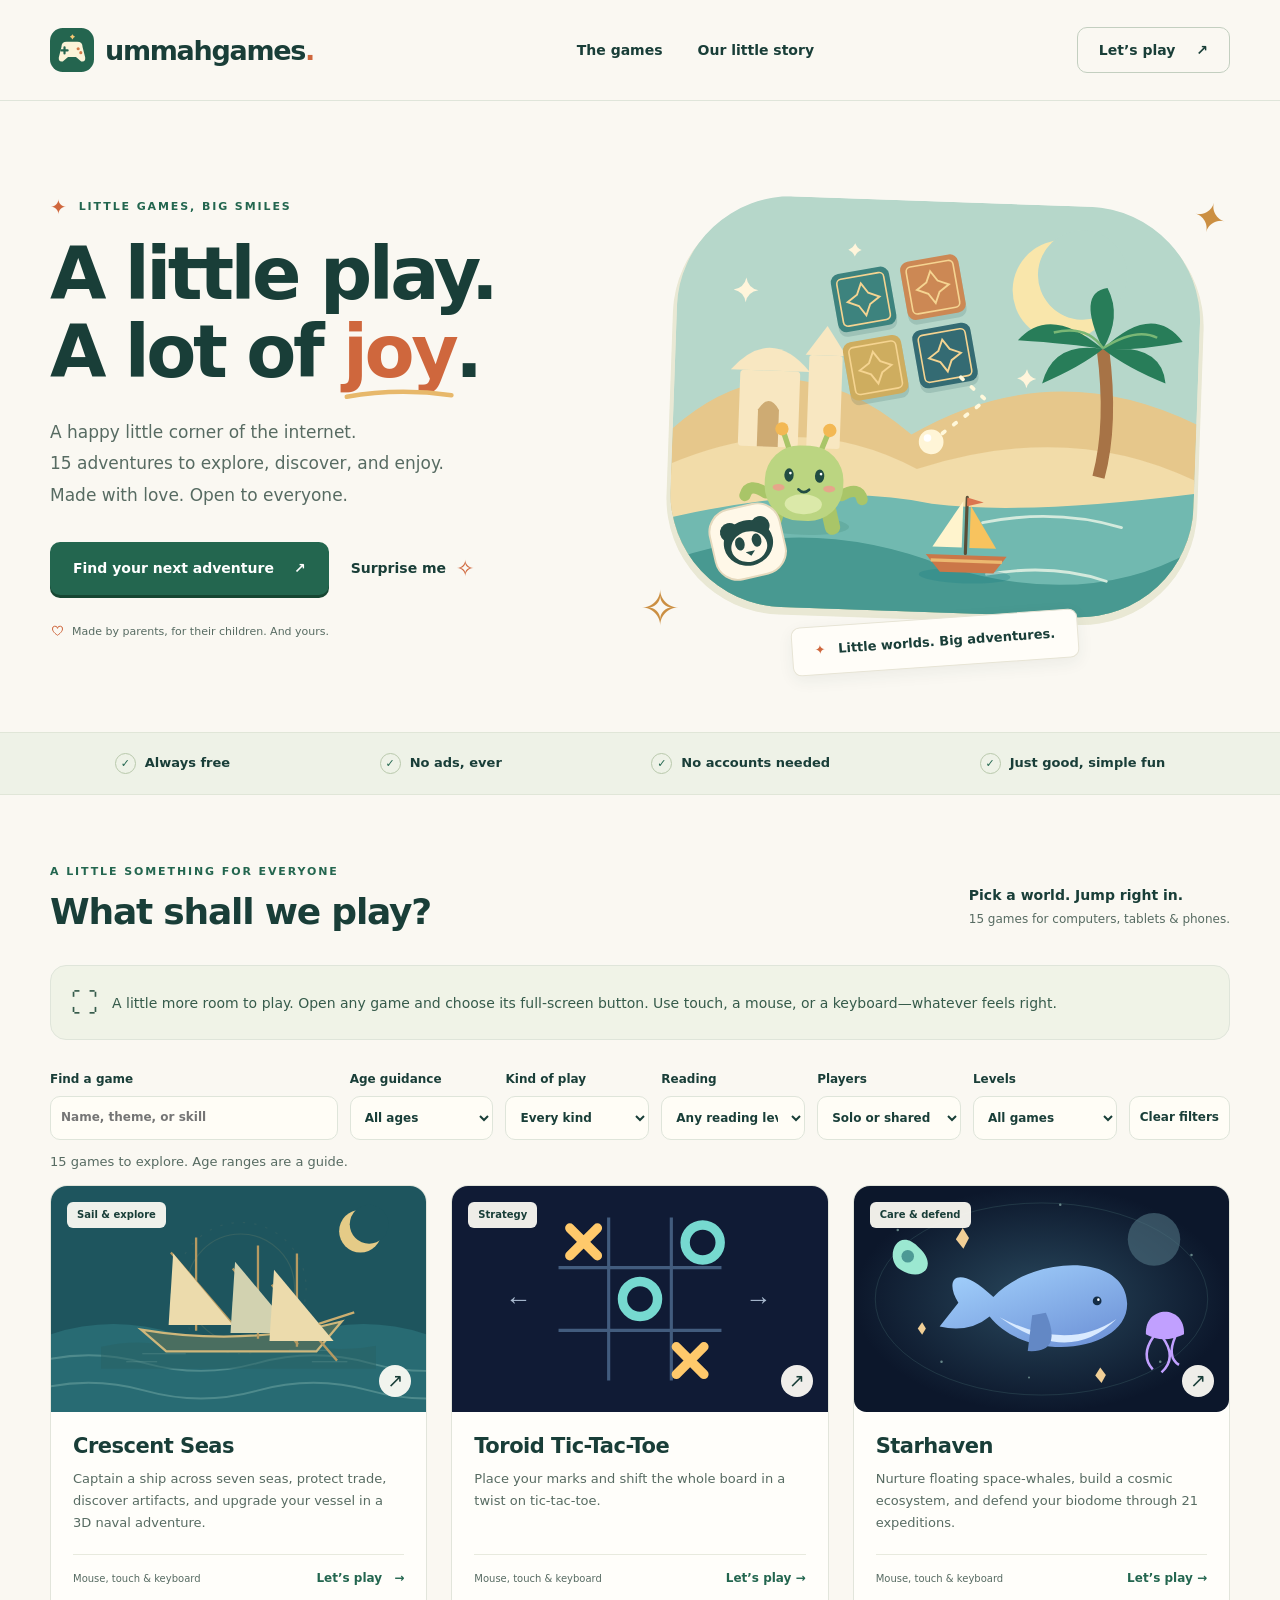
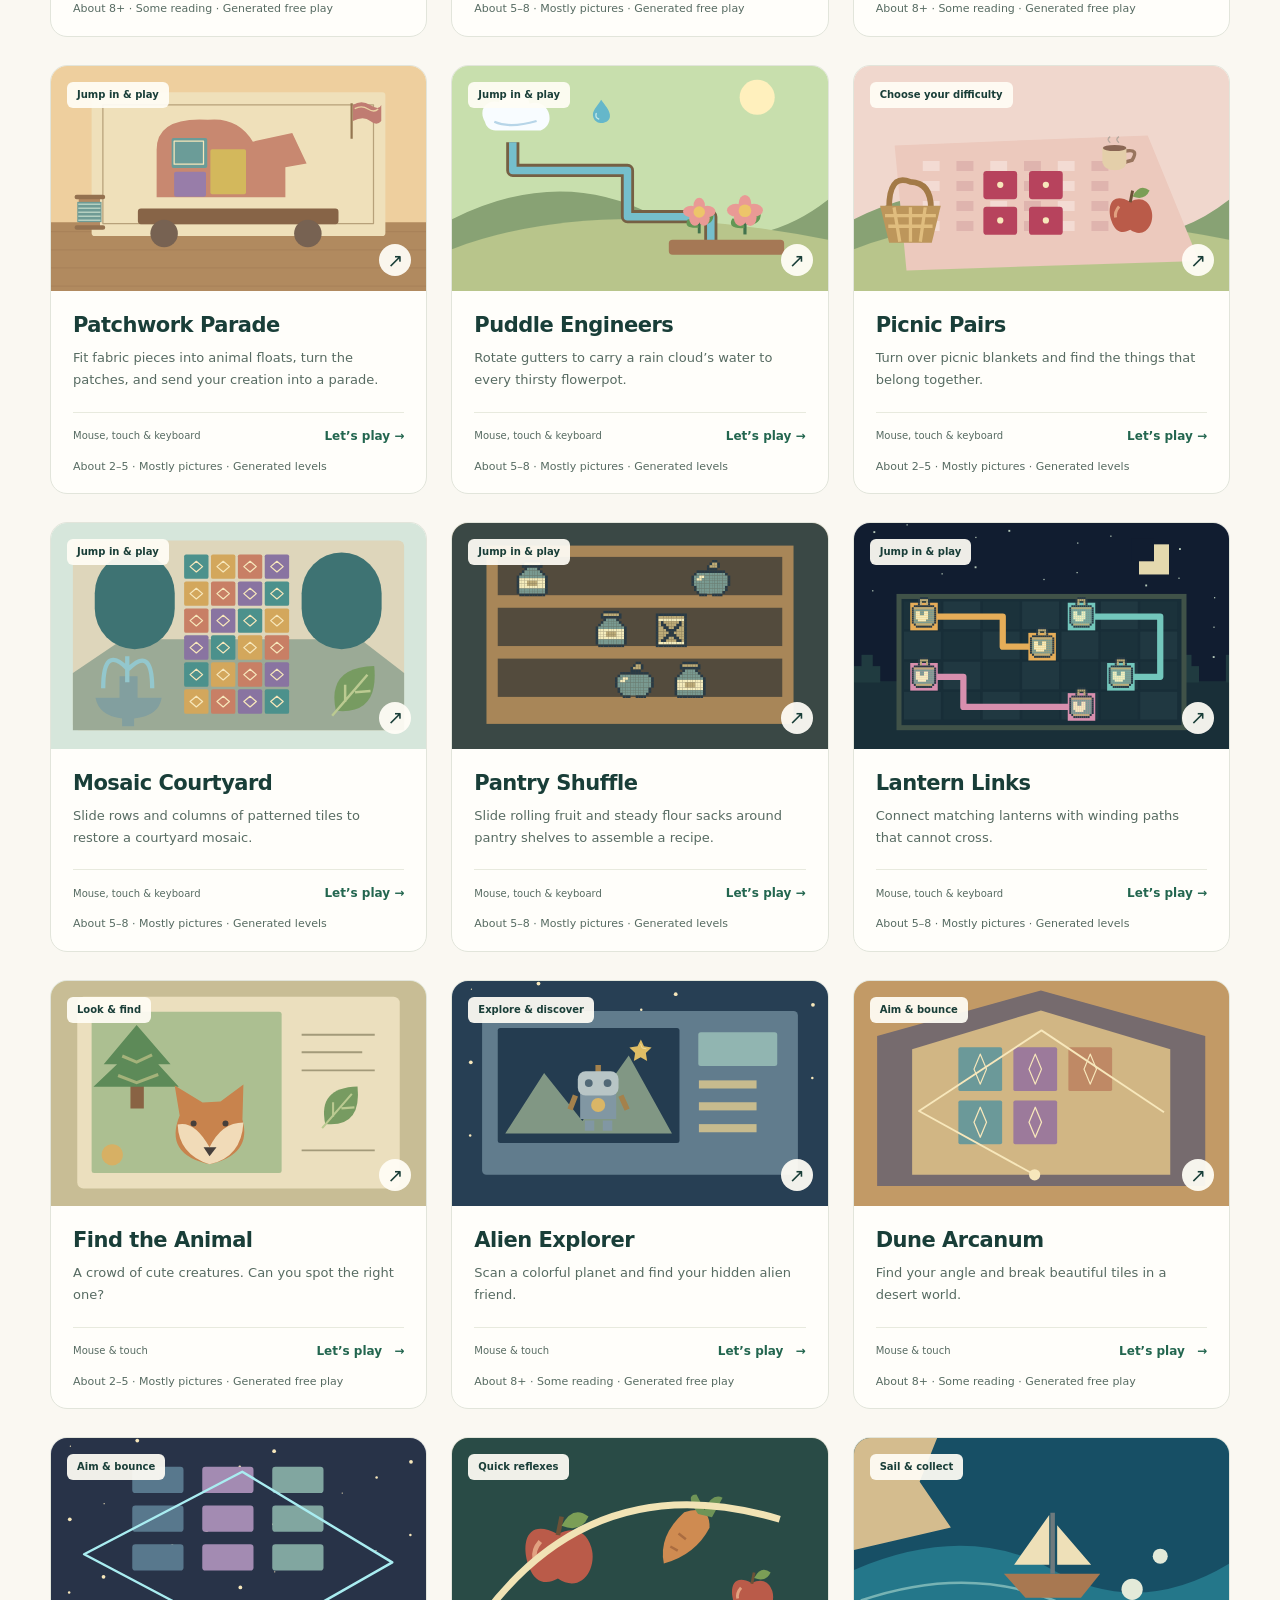
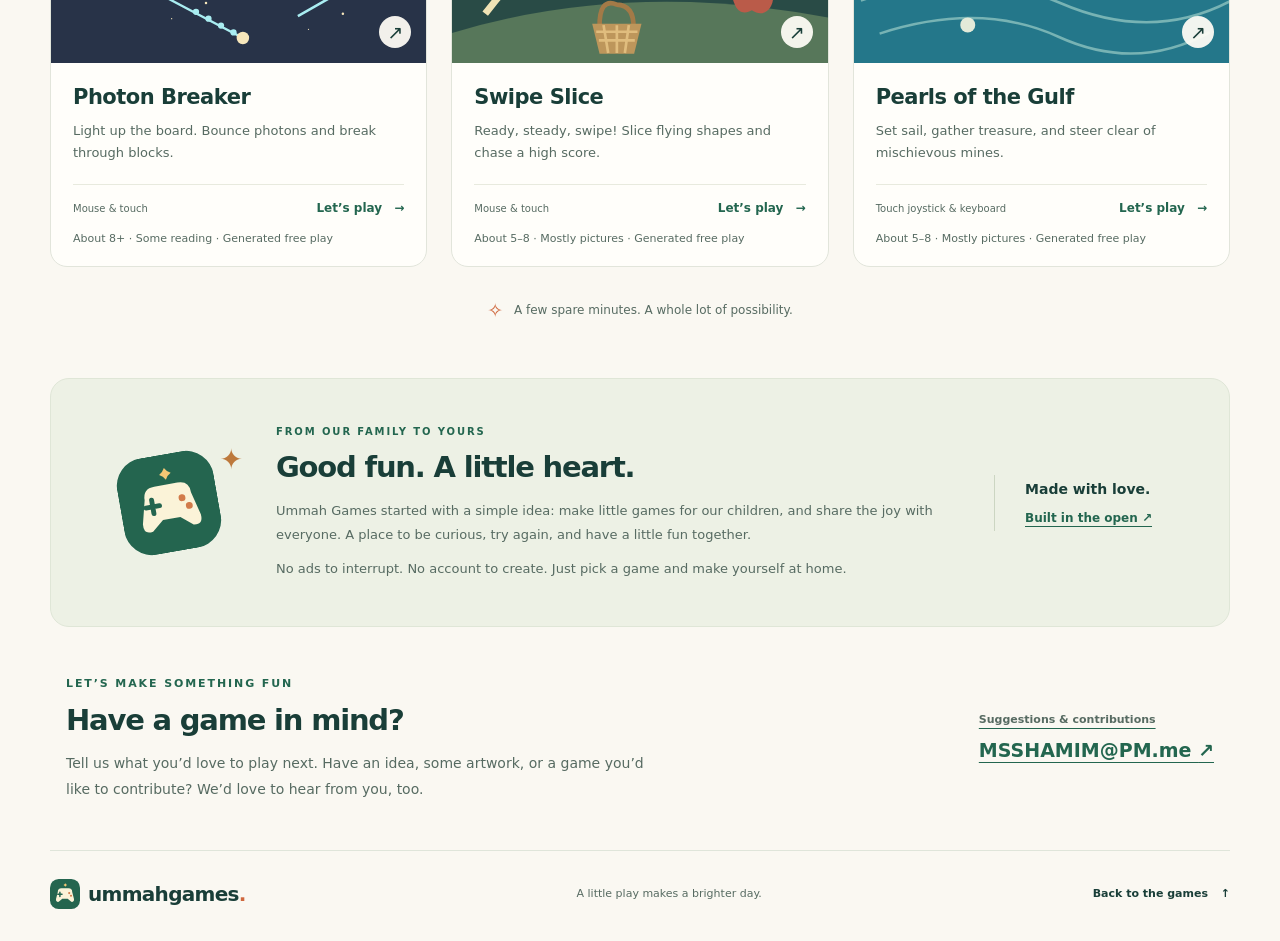
==== commit 394e8ef7: "update games" ====
--- a/index.html
+++ b/index.html
@@ -5,10 +5,10 @@
   <meta name="viewport" content="width=device-width, initial-scale=1">
   <meta name="theme-color" content="#faf8f2">
   <title>Ummah Games — Little games, big smiles</title>
-  <meta name="description" content="A happy little home for 13 free browser games. Puzzles, tiny adventures, fairy gardens, and thoughtful strategy made for children and families. No ads. No accounts. Just play.">
+  <meta name="description" content="A happy little home for 15 free browser games. Puzzles, tiny adventures, fairy gardens, and thoughtful strategy made for children and families. No ads. No accounts. Just play.">
   <link rel="canonical" href="https://ummahgames.com/">
   <meta property="og:title" content="Ummah Games — Little games, big smiles">
-  <meta property="og:description" content="13 little adventures, made for the joy of playing. Free browser games, with no ads or accounts.">
+  <meta property="og:description" content="15 little adventures, made for the joy of playing. Free browser games, with no ads or accounts.">
   <meta property="og:type" content="website">
   <meta property="og:url" content="https://ummahgames.com/">
   <link rel="icon" type="image/svg+xml" href="images/art/brand.svg">
@@ -31,7 +31,7 @@
       <div class="hero-copy">
         <p class="eyebrow"><span class="tiny-star" aria-hidden="true">✦</span> LITTLE GAMES, BIG SMILES</p>
         <h1 id="hero-title">A little play.<br>A lot of <span class="joy">joy<svg viewBox="0 0 150 18" aria-hidden="true"><path d="M5 12 Q73 0 145 10"/></svg></span>.</h1>
-        <p class="hero-description">A happy little corner of the internet.<br>13 adventures to explore, discover, and enjoy.<br>Made with love. Open to everyone.</p>
+        <p class="hero-description">A happy little corner of the internet.<br>15 adventures to explore, discover, and enjoy.<br>Made with love. Open to everyone.</p>
         <div class="hero-actions"><a class="button button-primary" href="#games">Find your next adventure <span aria-hidden="true">↗</span></a><a class="surprise-link" id="surprise-link" href="https://ummahgames.com/matching/find-the-animal/">Surprise me <span aria-hidden="true">✧</span></a></div>
         <p class="parent-note"><svg viewBox="0 0 24 24" aria-hidden="true"><path d="M20 8c0 5-8 10-8 10S4 13 4 8a4 4 0 0 1 8-1 4 4 0 0 1 8 1Z"/></svg> Made by parents, for their children. And yours.</p>
       </div>
@@ -43,7 +43,7 @@
     </section>
     <div class="promise-strip"><ul class="container promises" aria-label="Our promise"><li><span aria-hidden="true">✓</span> Always free</li><li><span aria-hidden="true">✓</span> No ads, ever</li><li><span aria-hidden="true">✓</span> No accounts needed</li><li><span aria-hidden="true">✓</span> Just good, simple fun</li></ul></div>
     <section id="games" class="games-section container" aria-labelledby="games-title">
-      <div class="section-heading"><div><p class="eyebrow">A LITTLE SOMETHING FOR EVERYONE</p><h2 id="games-title">What shall we play?</h2></div><p>Pick a world. Jump right in.<br><span>13 games for computers, tablets &amp; phones.</span></p></div>
+      <div class="section-heading"><div><p class="eyebrow">A LITTLE SOMETHING FOR EVERYONE</p><h2 id="games-title">What shall we play?</h2></div><p>Pick a world. Jump right in.<br><span>15 games for computers, tablets &amp; phones.</span></p></div>
       <p class="device-note"><span aria-hidden="true">⛶</span> A little more room to play. Open any game and choose its full-screen button. Use touch, a mouse, or a keyboard—whatever feels right.</p>
       <form class="game-filters" role="search" id="game-filters">
         <label>Find a game<input id="game-search" type="search" placeholder="Name, theme, or skill" autocomplete="off"></label>
@@ -53,11 +53,19 @@
         <label>Players<select id="game-players"><option value="">Solo or shared</option><option value="shared">Great for sharing</option></select></label>
         <label>Levels<select id="game-levels"><option value="">All games</option><option value="numbered">Numbered generated levels</option><option value="free">Free-play / endless modes</option></select></label>
         <button type="reset">Clear filters</button>
-      </form><p id="game-count" role="status" aria-live="polite">13 games to explore. Age ranges are a guide; play together when helpful.</p><p id="game-empty" hidden>No games match yet. Try fewer filters.</p>
+      </form><p id="game-count" role="status" aria-live="polite">15 games to explore. Age ranges are a guide; play together when helpful.</p><p id="game-empty" hidden>No games match yet. Try fewer filters.</p>
       <div class="games-grid">
         <a class="game-card" href="https://ummahgames.com/crescent-seas/" aria-labelledby="crescent-seas-title" aria-describedby="crescent-seas-description">
           <div class="game-image"><img src="images/art/crescent-seas.svg" width="600" height="360" alt="" loading="lazy"><span class="genre">Sail &amp; explore</span><span class="card-arrow" aria-hidden="true">↗</span></div>
           <div class="game-copy"><h3 id="crescent-seas-title">Crescent Seas</h3><p id="crescent-seas-description">Captain a ship across seven seas, protect trade, discover artifacts, and upgrade your vessel in a 3D naval adventure.</p><div class="game-bottom"><span class="control-label">Mouse, touch &amp; keyboard</span><span class="play-label">Let’s play <span aria-hidden="true">→</span></span></div></div>
+        </a>
+        <a class="game-card" href="https://ummahgames.com/strategy/toroid-tic-tac-toe/" aria-labelledby="toroid-title" aria-describedby="toroid-description">
+          <div class="game-image"><img src="images/art/toroid-tic-tac-toe.svg" width="600" height="360" alt="" loading="lazy"><span class="genre">Strategy</span><span class="card-arrow" aria-hidden="true">↗</span></div>
+          <div class="game-copy"><h3 id="toroid-title">Toroid Tic-Tac-Toe</h3><p id="toroid-description">Place your marks and shift the whole board in a twist on tic-tac-toe.</p><div class="game-bottom"><span class="control-label">Mouse, touch &amp; keyboard</span><span class="play-label">Let’s play →</span></div></div>
+        </a>
+        <a class="game-card" href="https://ummahgames.com/strategy/starhaven/" aria-labelledby="starhaven-title" aria-describedby="starhaven-description">
+          <div class="game-image"><img src="images/art/starhaven.svg" width="600" height="360" alt="" loading="lazy"><span class="genre">Care &amp; defend</span><span class="card-arrow" aria-hidden="true">↗</span></div>
+          <div class="game-copy"><h3 id="starhaven-title">Starhaven</h3><p id="starhaven-description">Nurture floating space-whales, build a cosmic ecosystem, and defend your biodome through 21 expeditions.</p><div class="game-bottom"><span class="control-label">Mouse, touch &amp; keyboard</span><span class="play-label">Let’s play →</span></div></div>
         </a>
         <!-- MINI-GAMES:START -->
         <a class="game-card" href="https://ummahgames.com/puzzles/patchwork-parade/" aria-labelledby="patchwork-parade-title" aria-describedby="patchwork-parade-description">
